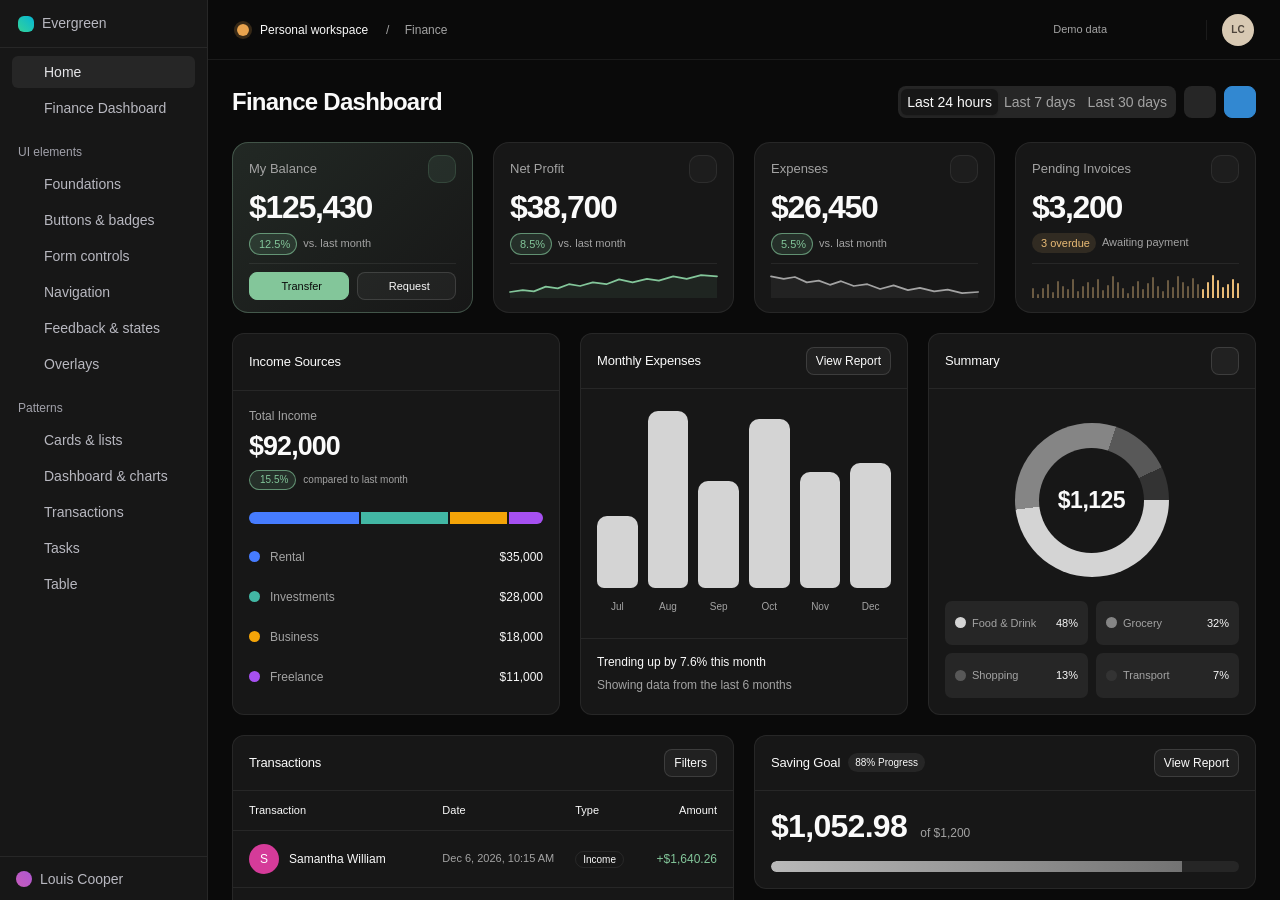
==== index.html @ 2b8b9401 "feat: Add finance insights section with metrics for improved financial overview" ====
<!doctype html>
<html lang="en" data-bs-theme="dark" data-theme-storage="theme">
<head>
  <meta charset="utf-8">
  <meta name="viewport" content="width=device-width, initial-scale=1">
  <meta name="color-scheme" content="dark light">
  <meta name="darkreader-lock">
  <meta name="description" content="A finance dashboard with income insights, expenses, transactions, savings, and your wallet.">
  <title>Finance Dashboard · Evergreen</title>
  <link rel="stylesheet" href="https://cdn.jsdelivr.net/npm/bootstrap@5.3.8/dist/css/bootstrap.min.css">
  <link rel="stylesheet" href="https://mzgs.github.io/fa7/css/all.css">
  <link rel="stylesheet" href="style.css?v=6">
</head>
<body class="sidebar-expanded dashboard-page" data-sidebar-layout>
  <a class="visually-hidden-focusable skip-link" href="#main">Skip to dashboard</a>
  <aside class="sidebar" aria-label="Main navigation">
    <div class="sidebar-header">
      <div class="workspace-switcher"><span class="workspace-mark"></span><span>Evergreen</span></div>
      <button class="rail-button sidebar-toggle" aria-label="Collapse navigation" aria-expanded="true" title="Collapse navigation"><i class="fa-light fa-sidebar" aria-hidden="true"></i></button>
    </div>
    <nav class="sidebar-nav" aria-label="Component navigation">
      <div class="sidebar-links"><a class="rail-button active" title="Home" aria-label="Home" aria-current="location" href="#home"><i class="fa-light fa-house" aria-hidden="true"></i><span>Home</span></a><a class="rail-button" title="Finance Dashboard" href="index.html"><i class="fa-light fa-wallet" aria-hidden="true"></i><span>Finance Dashboard</span></a></div>
      <section class="sidebar-group">
        <button class="sidebar-group-title" data-bs-toggle="collapse" data-bs-target="#ui-links" aria-expanded="true" aria-controls="ui-links">UI elements <i class="fa-light fa-chevron-down" aria-hidden="true"></i></button>
        <div class="collapse show" id="ui-links"><div class="sidebar-links">
          <a class="rail-button" title="Foundations" aria-label="Foundations" href="#foundations"><i class="fa-light fa-palette" aria-hidden="true"></i><span>Foundations</span></a><a class="rail-button" title="Buttons & badges" aria-label="Buttons & badges" href="#buttons"><i class="fa-light fa-circle-dot" aria-hidden="true"></i><span>Buttons & badges</span></a><a class="rail-button" title="Form controls" aria-label="Form controls" href="#forms"><i class="fa-light fa-input-text" aria-hidden="true"></i><span>Form controls</span></a><a class="rail-button" title="Navigation" aria-label="Navigation" href="#navigation"><i class="fa-light fa-compass" aria-hidden="true"></i><span>Navigation</span></a><a class="rail-button" title="Feedback & states" aria-label="Feedback & states" href="#feedback"><i class="fa-light fa-circle-info" aria-hidden="true"></i><span>Feedback & states</span></a><a class="rail-button" title="Overlays" aria-label="Overlays" href="#overlays"><i class="fa-light fa-window-restore" aria-hidden="true"></i><span>Overlays</span></a>
        </div></div>
      </section>
      <section class="sidebar-group">
        <button class="sidebar-group-title" data-bs-toggle="collapse" data-bs-target="#pattern-links" aria-expanded="true" aria-controls="pattern-links">Patterns <i class="fa-light fa-chevron-down" aria-hidden="true"></i></button>
        <div class="collapse show" id="pattern-links"><div class="sidebar-links">
          <a class="rail-button" title="Cards & lists" aria-label="Cards & lists" href="#cards"><i class="fa-light fa-layer-group" aria-hidden="true"></i><span>Cards & lists</span></a><a class="rail-button" title="Dashboard & charts" aria-label="Dashboard & charts" href="#data-examples"><i class="fa-light fa-chart-line" aria-hidden="true"></i><span>Dashboard & charts</span></a><a class="rail-button" title="Transactions" aria-label="Transactions" href="#transactions"><i class="fa-light fa-arrows-rotate" aria-hidden="true"></i><span>Transactions</span></a><a class="rail-button" title="Tasks" aria-label="Tasks" href="#tasks"><i class="fa-light fa-square-check" aria-hidden="true"></i><span>Tasks</span></a><a class="rail-button" title="Table" aria-label="Table" href="#generic-table"><i class="fa-light fa-table" aria-hidden="true"></i><span>Table</span></a>
        </div></div>
      </section>
    </nav>
    <div class="sidebar-bottom"><button class="rail-button profile-button" data-bs-toggle="modal" data-bs-target="#account-modal" aria-label="Louis Cooper account" title="Louis Cooper"><span class="profile-avatar"></span><span>Louis Cooper</span></button><button class="rail-button profile-more" data-bs-toggle="modal" data-bs-target="#account-modal" aria-label="Account menu" title="Account menu"><i class="fa-light fa-ellipsis" aria-hidden="true"></i></button></div>
  </aside>
  <div class="finance-page">
  <div class="workspace">
    <header class="topbar d-flex align-items-center justify-content-between">
      <div class="d-flex align-items-center gap-2"><button type="button" class="btn icon-button mobile-menu" aria-label="Open navigation" aria-expanded="false"><i class="fa-light fa-bars" aria-hidden="true"></i></button><span class="finance-workspace-dot" aria-hidden="true"></span><span class="finance-workspace-name">Personal workspace</span><span class="finance-breadcrumb">/ <span>Finance</span></span></div>
      <div class="topbar-actions"><span class="finance-demo-label">Demo data</span><button type="button" class="btn icon-button" id="find-transactions" title="Search transactions" aria-label="Search transactions"><i class="fa-light fa-magnifying-glass" aria-hidden="true"></i></button><button type="button" class="btn icon-button theme-toggle" aria-label="Switch to light theme" title="Switch to light theme"><i class="fa-light fa-sun" aria-hidden="true"></i></button><span class="finance-topbar-divider"></span><button type="button" class="btn finance-avatar account-avatar" data-bs-toggle="modal" data-bs-target="#account-modal" aria-label="Louis Cooper account">LC</button></div>
    </header>
    <main class="dashboard-scroll" id="main" tabindex="-1" aria-label="Finance dashboard">
      <div class="dashboard-content finance-content" id="home">
        <div class="dashboard-heading"><h1>Finance Dashboard</h1><div class="dashboard-actions"><div class="date-range-control" data-date-range data-date-preset="day">
              <div class="chart-segment date-range-presets" role="group" aria-label="Dashboard reporting period"><button type="button" data-report-period="day" aria-pressed="true">Last 24 hours</button><button type="button" data-report-period="week" aria-pressed="false">Last 7 days</button><button type="button" data-report-period="month" aria-pressed="false">Last 30 days</button></div>
              <button type="button" class="btn btn-secondary icon-button date-range-trigger" id="date-range-trigger" aria-label="Select custom range" title="Select custom range" aria-haspopup="dialog" aria-expanded="false"><i class="fa-light fa-calendar" aria-hidden="true"></i><span class="date-range-dot" hidden></span></button>
              <input type="hidden" name="report_start" data-date-start><input type="hidden" name="report_end" data-date-end><span id="date-range-status" data-date-status class="visually-hidden" role="status"></span>
            </div><button type="button" class="btn finance-primary icon-button" data-export="overview" aria-label="Download finance report" title="Download finance report"><i class="fa-light fa-arrow-down-to-bracket" aria-hidden="true"></i></button></div></div>
        <section class="metric-grid finance-metrics" aria-label="Financial overview">
          <article class="dashboard-panel finance-metric finance-metric-balance" aria-labelledby="balance-label">
            <div class="finance-metric-heading"><h2 id="balance-label">My Balance</h2><span class="finance-metric-icon" aria-hidden="true"><i class="fa-light fa-wallet"></i></span></div>
            <div class="finance-metric-body">
              <p class="finance-metric-value" id="finance-balance">$125,430</p>
              <p class="finance-metric-comparison"><span class="finance-trend positive"><i class="fa-light fa-arrow-up-right" aria-hidden="true"></i> 12.5%</span><span>vs. last month</span></p>
            </div>
            <div class="finance-metric-footer finance-balance-actions">
              <button type="button" class="btn finance-primary" data-payment="transfer" data-bs-toggle="modal" data-bs-target="#payment-modal"><i class="fa-light fa-arrow-up-right" aria-hidden="true"></i> Transfer</button>
              <button type="button" class="btn btn-surface" data-payment="request" data-bs-toggle="modal" data-bs-target="#payment-modal"><i class="fa-light fa-arrow-down-left" aria-hidden="true"></i> Request</button>
            </div>
          </article>
          <article class="dashboard-panel finance-metric" aria-labelledby="profit-label">
            <div class="finance-metric-heading"><h2 id="profit-label">Net Profit</h2><span class="finance-metric-icon" aria-hidden="true"><i class="fa-light fa-chart-line-up"></i></span></div>
            <div class="finance-metric-body">
              <p class="finance-metric-value">$38,700</p>
              <p class="finance-metric-comparison"><span class="finance-trend positive"><i class="fa-light fa-arrow-up-right" aria-hidden="true"></i> 8.5%</span><span>vs. last month</span></p>
            </div>
            <div class="finance-metric-footer"><svg class="finance-sparkline" viewBox="0 0 260 40" preserveAspectRatio="none" role="img" aria-label="Net profit increased over the last month"><path class="finance-sparkline-area" d="M0 30 16 27 30 29 45 21 60 24 74 17 88 20 104 14 121 17 137 9 154 14 172 8 187 11 205 4 222 8 240 2 260 4 V40 H0 Z"/><path d="M0 30 16 27 30 29 45 21 60 24 74 17 88 20 104 14 121 17 137 9 154 14 172 8 187 11 205 4 222 8 240 2 260 4"/></svg></div>
          </article>
          <article class="dashboard-panel finance-metric" aria-labelledby="expense-label">
            <div class="finance-metric-heading"><h2 id="expense-label">Expenses</h2><span class="finance-metric-icon" aria-hidden="true"><i class="fa-light fa-arrow-up-from-bracket"></i></span></div>
            <div class="finance-metric-body">
              <p class="finance-metric-value">$26,450</p>
              <p class="finance-metric-comparison"><span class="finance-trend positive"><i class="fa-light fa-arrow-down-right" aria-hidden="true"></i> 5.5%</span><span>vs. last month</span></p>
            </div>
            <div class="finance-metric-footer"><svg class="finance-sparkline expense-sparkline" viewBox="0 0 260 40" preserveAspectRatio="none" role="img" aria-label="Expenses decreased over the last month"><path class="finance-sparkline-area" d="M0 4 16 8 30 5 45 14 60 11 74 18 88 12 104 20 121 17 137 25 154 19 172 27 187 23 205 29 222 26 240 32 260 30 V40 H0 Z"/><path d="M0 4 16 8 30 5 45 14 60 11 74 18 88 12 104 20 121 17 137 25 154 19 172 27 187 23 205 29 222 26 240 32 260 30"/></svg></div>
          </article>
          <article class="dashboard-panel finance-metric finance-metric-invoices" aria-labelledby="invoices-label">
            <div class="finance-metric-heading"><h2 id="invoices-label">Pending Invoices</h2><span class="finance-metric-icon" aria-hidden="true"><i class="fa-light fa-file-invoice-dollar"></i></span></div>
            <div class="finance-metric-body">
              <p class="finance-metric-value">$3,200</p>
              <p class="finance-metric-comparison"><span class="finance-trend finance-trend-warning"><i class="fa-light fa-clock" aria-hidden="true"></i> 3 overdue</span><span>Awaiting payment</span></p>
            </div>
            <div class="finance-metric-footer"><div class="finance-invoice-bars" aria-hidden="true"></div></div>
          </article>
        </section>
        <div class="finance-charts">
          <section class="dashboard-panel" id="income" aria-labelledby="income-title"><div class="panel-header"><h2 id="income-title">Income Sources</h2><button type="button" class="btn icon-button" data-report="income" data-bs-toggle="modal" data-bs-target="#report-modal" aria-label="Open income report"><i class="fa-light fa-arrow-up-right" aria-hidden="true"></i></button></div><div class="panel-body"><p class="finance-muted mb-1">Total Income</p><p class="finance-metric-value">$92,000</p><p class="finance-comparison"><span class="finance-trend positive"><i class="fa-light fa-arrow-trend-up" aria-hidden="true"></i> 15.5%</span><span class="finance-muted">compared to last month</span></p><div class="finance-income-track" role="img" aria-label="Rental 38 percent, Investments 30 percent, Business 20 percent, Freelance 12 percent"><span style="--share:38.04%;--source:#467cff"></span><span style="--share:30.43%;--source:#42b7a4"></span><span style="--share:19.57%;--source:#f4a408"></span><span style="--share:11.96%;--source:#a650f1"></span></div><ul class="finance-source-list"><li><span><i style="--source:#467cff"></i>Rental</span><strong>$35,000</strong></li><li><span><i style="--source:#42b7a4"></i>Investments</span><strong>$28,000</strong></li><li><span><i style="--source:#f4a408"></i>Business</span><strong>$18,000</strong></li><li><span><i style="--source:#a650f1"></i>Freelance</span><strong>$11,000</strong></li></ul></div></section>
          <section class="dashboard-panel finance-expenses" id="expenses" aria-labelledby="expenses-title"><div class="panel-header"><h2 id="expenses-title">Monthly Expenses <i class="fa-light fa-circle-info" aria-hidden="true" title="Sample expenses for the last six months"></i></h2><button type="button" class="btn btn-surface btn-sm" data-report="expenses" data-bs-toggle="modal" data-bs-target="#report-modal">View Report</button></div><div class="panel-body finance-bar-body"><div class="finance-monthly-bars" role="img" aria-label="Monthly expenses: May $10,600; June $26,100; July $15,800; August $24,800; September $17,100; October $18,400"><div><span style="--height:40.6%" title="May: $10,600"></span><small>May</small></div><div><span style="--height:100%" title="Jun: $26,100"></span><small>Jun</small></div><div><span style="--height:60.5%" title="Jul: $15,800"></span><small>Jul</small></div><div><span style="--height:95%" title="Aug: $24,800"></span><small>Aug</small></div><div><span style="--height:65.5%" title="Sep: $17,100"></span><small>Sep</small></div><div><span style="--height:70.5%" title="Oct: $18,400"></span><small>Oct</small></div></div></div><div class="finance-chart-footer"><p>Trending up by 7.6% this month <i class="fa-light fa-arrow-trend-up" aria-hidden="true"></i></p><p class="finance-muted">Showing data from the last 6 months</p></div></section>
          <section class="dashboard-panel" aria-labelledby="summary-title"><div class="panel-header"><h2 id="summary-title">Summary <i class="fa-light fa-circle-info" aria-hidden="true" title="Breakdown of everyday spending"></i></h2><button type="button" class="btn btn-surface icon-button btn-sm" data-report="summary" data-bs-toggle="modal" data-bs-target="#report-modal" aria-label="View spending summary"><i class="fa-light fa-chevron-right" aria-hidden="true"></i></button></div><div class="panel-body"><div class="finance-donut" role="img" aria-label="Everyday spending $1,125. Food and drink 48%, Grocery 32%, Shopping 13%, Transport 7%"><span>$1,125</span></div><ul class="finance-summary-list"><li><span><i style="--source:var(--finance-chart-1)"></i>Food &amp; Drink</span><strong>48%</strong></li><li><span><i style="--source:var(--finance-chart-2)"></i>Grocery</span><strong>32%</strong></li><li><span><i style="--source:var(--finance-chart-3)"></i>Shopping</span><strong>13%</strong></li><li><span><i style="--source:var(--finance-chart-4)"></i>Transport</span><strong>7%</strong></li></ul></div></section>
        </div>
        <div class="finance-bottom-grid">
          <section class="dashboard-panel finance-transactions" id="transactions" aria-labelledby="transactions-title"><div class="panel-header"><h2 id="transactions-title">Transactions</h2><button type="button" class="btn btn-surface btn-sm" id="view-transactions" aria-expanded="false" aria-controls="transaction-filters">Filters</button></div><div class="finance-transaction-filters" id="transaction-filters" hidden><label class="finance-search"><i class="fa-light fa-magnifying-glass" aria-hidden="true"></i><span class="visually-hidden">Search transactions</span><input class="form-control" id="transaction-search" type="search" placeholder="Search transactions…"></label><label><span class="visually-hidden">Transaction type</span><select class="form-select" id="transaction-type"><option value="all">All types</option><option value="income">Income</option><option value="expense">Expenses</option><option value="request">Requests</option></select></label></div><div class="finance-table-wrap"><table class="ui-table finance-table"><thead><tr><th scope="col">Transaction</th><th scope="col">Date</th><th scope="col">Type</th><th scope="col" class="text-end">Amount</th></tr></thead><tbody id="finance-transaction-body"></tbody></table></div><div class="finance-table-footer"><span id="transaction-count" role="status"></span><span>All dates</span></div></section>
          <div class="finance-wallet-column">
            <section class="dashboard-panel" id="savings" aria-labelledby="savings-title"><div class="panel-header"><div class="d-flex align-items-center gap-2"><h2 id="savings-title">Saving Goal</h2><span class="finance-neutral-badge">88% Progress</span></div><button type="button" class="btn btn-surface btn-sm" data-report="savings" data-bs-toggle="modal" data-bs-target="#report-modal">View Report</button></div><div class="panel-body"><p class="finance-saving-value">$1,052.98 <span class="finance-muted">of $1,200</span></p><div class="progress finance-saving-progress" role="progressbar" aria-label="Saving goal progress" aria-valuenow="87.75" aria-valuemin="0" aria-valuemax="100" aria-valuetext="$1,052.98 saved of $1,200"><div class="progress-bar" style="width:87.75%"></div></div></div></section>
            <section class="dashboard-panel finance-wallet" id="wallet" aria-labelledby="wallet-title"><div class="panel-header"><div><h2 id="wallet-title">My Wallet</h2><p class="finance-muted mt-1 mb-0" id="wallet-count">A total of 4 cards are listed</p></div><button type="button" class="btn btn-surface btn-sm" data-bs-toggle="modal" data-bs-target="#card-modal"><i class="fa-light fa-plus" aria-hidden="true"></i> Add New</button></div><div class="finance-wallet-track" id="wallet-cards" tabindex="0" aria-label="Wallet cards, scroll horizontally to see all cards"></div><div class="finance-wallet-footer"><span class="finance-muted">Your cards, in one place</span><div class="d-flex gap-1"><button type="button" class="btn icon-button btn-sm" id="wallet-previous" aria-label="Previous wallet card"><i class="fa-light fa-arrow-left" aria-hidden="true"></i></button><button type="button" class="btn icon-button btn-sm" id="wallet-next" aria-label="Next wallet card"><i class="fa-light fa-arrow-right" aria-hidden="true"></i></button></div></div></section>
          </div>
        </div>
        <section class="finance-insights" aria-labelledby="insights-title">
          <div class="finance-insights-heading"><h2 id="insights-title">More insights</h2><span class="finance-muted">Your monthly snapshot</span></div>
          <div class="metric-grid finance-metrics">
            <article class="dashboard-panel finance-insight finance-insight-profit" aria-labelledby="profit-try-title">
              <div class="finance-profit-main">
                <h3 id="profit-try-title">Total profit (TRY)</h3>
                <p class="finance-insight-value finance-profit-value">₺2,693.11</p>
                <span class="finance-metric-icon finance-profit-icon" aria-hidden="true"><i class="fa-light fa-arrow-trend-up"></i></span>
              </div>
              <p class="finance-profit-comparison"><span>$64.12</span><span class="finance-profit-gain"><i class="fa-light fa-arrow-trend-up" aria-hidden="true"></i><span class="visually-hidden">Up </span>438.6%</span></p>
            </article>
            <article class="dashboard-panel finance-insight finance-insight-budget" aria-labelledby="budget-title">
              <div class="finance-insight-top"><h3 id="budget-title">Monthly budget</h3><span class="finance-neutral-badge">88% used</span></div>
              <p class="finance-insight-value">$3,550 <span>left</span></p>
              <div class="finance-insight-budget-detail">
                <div class="finance-insight-labels"><span>Spent <strong>$26,450</strong></span><span>of $30,000</span></div>
                <div class="progress" role="progressbar" aria-label="Monthly budget used" aria-valuenow="88.17" aria-valuemin="0" aria-valuemax="100" aria-valuetext="$26,450 spent of $30,000"><div class="progress-bar" style="width:88.17%"></div></div>
              </div>
            </article>
            <article class="dashboard-panel finance-insight finance-insight-cashflow" aria-labelledby="cashflow-title">
              <div class="finance-insight-top"><h3 id="cashflow-title">Net cash flow</h3><i class="fa-light fa-arrows-rotate" aria-hidden="true"></i></div>
              <p class="finance-insight-value">+$65,550</p>
              <div class="finance-insight-flows">
                <div><div class="finance-insight-labels"><span>Money in</span><strong>$92,000</strong></div><div class="finance-insight-flow" role="img" aria-label="Money in: $92,000"><span style="width:100%"></span></div></div>
                <div><div class="finance-insight-labels"><span>Money out</span><strong>$26,450</strong></div><div class="finance-insight-flow" role="img" aria-label="Money out: $26,450, about 29 percent of money in"><span style="width:28.75%"></span></div></div>
              </div>
            </article>
            <article class="dashboard-panel finance-insight finance-insight-reserve" aria-labelledby="reserve-title">
              <div class="finance-insight-top"><h3 id="reserve-title">Emergency fund</h3><span class="finance-metric-icon" aria-hidden="true"><i class="fa-light fa-shield-check"></i></span></div>
              <div class="finance-insight-reserve-body">
                <div><p class="finance-insight-value">4.8 <span>months</span></p><p class="finance-insight-note">of expenses covered</p></div>
                <div class="finance-insight-ring" role="progressbar" aria-label="Emergency fund goal" aria-valuenow="80" aria-valuemin="0" aria-valuemax="100" aria-valuetext="4.8 of 6 months covered"><span>80%</span></div>
              </div>
              <div class="finance-insight-reserve-footer"><span class="finance-neutral-badge">Goal: 6 months</span></div>
            </article>
          </div>
        </section>
        <div class="dashboard-endnote"><span><span class="status-dot"></span> Amounts in USD unless noted</span><span>Sample data for preview · No bank connected</span></div>
      </div>
    </main>
  </div>
  <div class="modal fade" id="payment-modal" data-bs-backdrop="static" data-reset-on-close tabindex="-1" aria-labelledby="payment-title" aria-describedby="payment-description" aria-hidden="true"><div class="modal-dialog modal-dialog-centered modal-dialog-scrollable"><div class="modal-content"><form id="payment-form"><div class="modal-header"><h2 class="modal-title" id="payment-title">Transfer money</h2><button type="button" class="btn-close" data-bs-dismiss="modal" aria-label="Close"></button></div><div class="modal-body"><p class="text-body-secondary" id="payment-description">Create a sample transfer. No real money is moved.</p><div class="mb-3"><label class="form-label" for="payment-recipient">Recipient name</label><input class="form-control" id="payment-recipient" name="recipient" autocomplete="off" maxlength="80" required></div><label class="form-label" for="payment-amount">Amount (USD)</label><input class="form-control" id="payment-amount" name="amount" type="number" min="0.01" max="125430" step="0.01" placeholder="0.00" required><p class="finance-muted mt-2 mb-0" id="payment-available"></p></div><div class="modal-footer"><button type="button" class="btn btn-surface" data-bs-dismiss="modal">Cancel</button><button class="btn finance-primary" type="submit" id="payment-submit">Create sample transfer</button></div></form></div></div></div>
  <div class="modal fade" id="card-modal" data-bs-backdrop="static" data-reset-on-close tabindex="-1" aria-labelledby="card-title" aria-hidden="true"><div class="modal-dialog modal-dialog-centered modal-dialog-scrollable"><div class="modal-content"><form id="card-form"><div class="modal-header"><h2 class="modal-title" id="card-title">Add a demo card</h2><button type="button" class="btn-close" data-bs-dismiss="modal" aria-label="Close"></button></div><div class="modal-body"><p class="text-body-secondary">Customize a sample card for your wallet. Use only a nickname and the last four digits.</p><div class="mb-3"><label class="form-label" for="card-name">Card nickname</label><input class="form-control" id="card-name" name="name" placeholder="Travel Card" maxlength="32" required></div><div class="mb-3"><label class="form-label" for="card-digits">Last four digits</label><input class="form-control" id="card-digits" name="digits" inputmode="numeric" pattern="[0-9]{4}" maxlength="4" placeholder="1234" required></div><label class="form-label" for="card-color">Card color</label><select class="form-select" id="card-color" name="color"><option value="green">Green</option><option value="blue">Blue</option><option value="purple">Purple</option><option value="slate">Slate</option></select></div><div class="modal-footer"><button type="button" class="btn btn-surface" data-bs-dismiss="modal">Cancel</button><button class="btn finance-primary" type="submit">Add demo card</button></div></form></div></div></div>
  <div class="modal fade" id="report-modal" tabindex="-1" aria-labelledby="report-title" aria-hidden="true"><div class="modal-dialog modal-dialog-centered modal-dialog-scrollable"><div class="modal-content"><div class="modal-header"><h2 class="modal-title" id="report-title" data-initial-focus tabindex="-1">Finance report</h2><button type="button" class="btn-close" data-bs-dismiss="modal" aria-label="Close report"></button></div><div class="modal-body"><p class="text-body-secondary" id="report-description"></p><div id="report-content"></div></div><div class="modal-footer"><button type="button" class="btn btn-surface" data-bs-dismiss="modal">Close</button><button type="button" class="btn finance-primary" id="download-report"><i class="fa-light fa-arrow-down-to-bracket" aria-hidden="true"></i> Download CSV</button></div></div></div></div>
  <div class="modal fade" id="account-modal" tabindex="-1" aria-labelledby="account-title" aria-hidden="true"><div class="modal-dialog modal-dialog-centered"><div class="modal-content"><div class="modal-header"><h2 class="modal-title" id="account-title" data-initial-focus tabindex="-1">Your workspace</h2><button type="button" class="btn-close" data-bs-dismiss="modal" aria-label="Close account"></button></div><div class="modal-body"><div class="d-flex align-items-center gap-3 mb-3"><span class="finance-avatar account-avatar">LC</span><div><strong>Louis Cooper</strong><p class="finance-muted mb-0">Personal workspace · Owner</p></div></div><p class="text-body-secondary mb-0">This dashboard uses sample data. Transfers, requests, and added cards stay in this page session.</p></div><div class="modal-footer"><button type="button" class="btn btn-surface" data-bs-dismiss="modal">Done</button></div></div></div></div>
  <div class="toast-container position-fixed bottom-0 end-0 p-3"><div class="toast" data-ui-toast role="status" aria-live="polite" aria-atomic="true"><div class="toast-header"><strong class="me-auto">Evergreen</strong><button type="button" class="btn-close" data-bs-dismiss="toast" aria-label="Dismiss notification"></button></div><div class="toast-body"></div></div></div>
  </div>
  <script src="https://cdn.jsdelivr.net/npm/bootstrap@5.3.8/dist/js/bootstrap.bundle.min.js"></script>
  <script src="script.js"></script>
</body>
</html>
---- style.css ----
/* shadcn/ui Nova components with the Zinc theme. */
:root, [data-bs-theme="dark"] {
  --background: #0a0a0a; --surface: #171717; --surface-raised: #262626; --line: #ffffff12; --muted: #a1a1aa; --ink: #fafafa;
  --primary: #e4e4e7; --primary-foreground: #18181b; --ring: #71717a; --destructive: oklch(.704 .191 22.216);
  --input: #ffffff26; --input-bg: color-mix(in srgb, var(--input) 30%, transparent); --input-disabled-bg: color-mix(in srgb, var(--input) 80%, transparent); --input-error-border: color-mix(in srgb, var(--destructive) 50%, transparent); --input-error-ring: 0 0 0 3px color-mix(in srgb, var(--destructive) 40%, transparent);
  --positive: #78c5aa; --negative: var(--destructive); --warning: #e9bb76;
  --outline-bg: var(--input-bg); --danger-bg: color-mix(in srgb, var(--destructive) 20%, transparent); --danger-hover-bg: color-mix(in srgb, var(--destructive) 30%, transparent);
  --chart-1: #d4d4d8; --chart-2: #71717a; --chart-3: #52525b; --chart-4: #3f3f46; --chart-5: #27272a;
  --radius: 8px; --control-radius: 8px; --shadow-sm: 0 1px 3px #0000001a, 0 1px 2px #0000001a; --shadow-md: 0 4px 6px -1px #0000001a, 0 2px 4px -2px #0000001a;
  --bs-body-bg: var(--background); --bs-body-color: var(--ink); --bs-border-color: var(--line);
  --bs-secondary-bg: var(--surface); --bs-secondary-color: var(--muted); --bs-tertiary-bg: var(--surface-raised); --bs-primary: var(--primary); --bs-primary-rgb: 228, 228, 231;
  --bs-link-color: #b8b8c0; --bs-link-hover-color: var(--primary); --bs-link-color-rgb: 184, 184, 192; --bs-link-hover-color-rgb: 228, 228, 231;
  --sidebar-bg: var(--surface); --sidebar-ink: var(--bs-link-color); --sidebar-hover: var(--surface-raised); --sidebar-active: var(--surface-raised); --sidebar-highlight: #e4e4e7; --selection: color-mix(in srgb, var(--surface-raised) 50%, transparent);
  --accent: var(--primary);
  --motion-control: 150ms; --motion-enter: 100ms; --motion-exit: 100ms;
  --focus-shadow: 0 0 0 3px color-mix(in srgb, var(--ring) 50%, transparent);
  --motion-enter-curve: cubic-bezier(0, .4, 0, 1);
  --motion-modal-curve: cubic-bezier(.4, 0, 0, 1);
  --motion-exit-curve: cubic-bezier(.6, 0, .8, .6);
  color-scheme: dark;
}
[data-bs-theme="light"] {
  --background: #ffffff; --surface: #ffffff; --surface-raised: #f4f4f5; --line: #e4e4e7; --muted: #71717a; --ink: #09090b;
  --primary: #18181b; --primary-foreground: #fafafa; --ring: #a1a1aa; --destructive: oklch(.577 .245 27.325);
  --input: #e4e4e7; --input-bg: transparent; --input-disabled-bg: color-mix(in srgb, var(--input) 50%, transparent); --input-error-border: var(--destructive); --input-error-ring: 0 0 0 3px color-mix(in srgb, var(--destructive) 20%, transparent);
  --positive: #237d5d; --negative: var(--destructive); --warning: #906011;
  --outline-bg: var(--background); --danger-bg: color-mix(in srgb, var(--destructive) 10%, transparent); --danger-hover-bg: color-mix(in srgb, var(--destructive) 20%, transparent);
  --bs-primary-rgb: 24, 24, 27; --bs-link-color: var(--ink); --bs-link-hover-color: var(--muted); --bs-link-color-rgb: 9, 9, 11; --bs-link-hover-color-rgb: 113, 113, 122;
  --sidebar-bg: #fafafa; --sidebar-ink: var(--ink); --sidebar-hover: #f4f4f5; --sidebar-active: #f4f4f5; --sidebar-highlight: #09090b;
  color-scheme: light;
}
body { font-family: Inter, -apple-system, BlinkMacSystemFont, "Segoe UI", sans-serif; font-size: 14px; line-height: 1.5; }
.dashboard-page { overflow: hidden; }
/* Colors & surfaces helpers */
.bg-background { background-color: var(--background) !important; }
.bg-surface { background-color: var(--surface) !important; }
.bg-raised, .bg-surface-raised { background-color: var(--surface-raised) !important; }
.bg-primary { background-color: var(--primary) !important; }
.bg-muted { background-color: var(--muted) !important; }
.bg-success { background-color: var(--positive) !important; }
.bg-warning { background-color: var(--warning) !important; }
.bg-danger { background-color: var(--negative) !important; }
.text-background { color: var(--background) !important; }
.text-surface { color: var(--surface) !important; }
.text-raised, .text-surface-raised { color: var(--surface-raised) !important; }
.text-primary { color: var(--primary) !important; }
.text-muted { color: var(--muted) !important; }
.text-success { color: var(--positive) !important; }
.text-warning { color: var(--warning) !important; }
.text-danger { color: var(--negative) !important; }
html:has(body.dashboard-page), .dashboard-page, .sidebar-nav { overscroll-behavior: none; }
button, a { -webkit-tap-highlight-color: transparent; }
a { text-decoration: none; }
button:focus-visible, a:focus-visible, [tabindex]:focus-visible { outline: 2px solid var(--ring); outline-offset: 2px; }
.skip-link { position: fixed; top: 0; left: 70px; z-index: 1100; padding: 12px; background: var(--surface-raised); }
.sidebar { position: fixed; inset: 0 auto 0 0; width: 68px; border-right: 1px solid var(--line); display: flex; flex-direction: column; background: var(--sidebar-bg); color: var(--sidebar-ink); z-index: 1020; }
.sidebar-header { height: 48px; flex-shrink: 0; padding: 8px 12px; border-bottom: 1px solid var(--line); display: flex; align-items: center; gap: 4px; position: relative; }
.rail-button { height: 32px; width: 32px; margin: 0 auto; flex-shrink: 0; display: flex; align-items: center; justify-content: center; gap: 8px; padding: 8px; border: 0; border-radius: 6px; color: inherit; background: transparent; font-size: 14px; line-height: 20px; text-align: left; }
.rail-button i { width: 16px; font-size: 16px; flex-shrink: 0; }
.rail-button:hover { background: var(--sidebar-hover); color: var(--sidebar-highlight); }
.rail-button.active { background: var(--sidebar-active); color: var(--sidebar-highlight); }
.rail-button span:not(.profile-avatar), .workspace-switcher, .sidebar-group-title, .profile-more { display: none; }
.sidebar-nav { display: flex; flex-direction: column; gap: 20px; padding: 8px 12px; flex: 1; overflow: auto; scrollbar-width: thin; min-height: 0; }
.sidebar-links { display: flex; flex-direction: column; gap: 4px; }
.sidebar-group { display: flex; flex-direction: column; gap: 0; }
.sidebar-spaces { margin-top: 8px; }
.sidebar-group-title { padding: 0 6px; height: 16px; align-items: center; gap: 8px; color: var(--muted); border: 0; background: transparent; font-size: 12px; line-height: 16px; text-align: left; }
.sidebar-group-title i { font-size: 8px; }.sidebar-group-title[aria-expanded="false"] i { transform: rotate(-90deg); }
.sidebar-nav .collapse:not(.show) { display: block; }
.sidebar-bottom { height: 44px; flex-shrink: 0; padding: 8px; border-top: 1px solid var(--line); background: var(--sidebar-bg); display: flex; align-items: center; gap: 4px; }
.profile-avatar { display: block; height: 16px; width: 16px; border-radius: 50%; background: linear-gradient(45deg, #c65cbb, #ae57d2); flex-shrink: 0; }
.workspace-mark { display: inline-block; width: 16px; height: 16px; border-radius: 6px; background: linear-gradient(45deg, #34d399, #06b6d4); flex-shrink: 0; }
.workspace-switcher { border: 0; color: inherit; background: transparent; border-radius: 6px; padding: 4px 6px; align-items: center; gap: 8px; font-size: 14px; min-width: 0; flex: 1; }
.workspace-switcher > i { margin-left: auto; opacity: .7; flex-shrink: 0; }
.mobile-menu { display: none; }
.workspace { margin-left: 68px; height: 100dvh; display: flex; flex-direction: column; }
.sidebar-expanded .sidebar { width: 208px; }
.sidebar-expanded .sidebar-nav .rail-button { width: 100%; height: 32px; justify-content: flex-start; }
.sidebar-expanded .rail-button span:not(.profile-avatar) { display: inline; white-space: nowrap; }
.sidebar-expanded .sidebar-group { gap: 8px; }.sidebar-expanded .sidebar-group-title, .sidebar-expanded .workspace-switcher { display: flex; }
.sidebar-expanded .sidebar-nav .collapse:not(.show) { display: none; }
.sidebar-expanded .profile-button { width: auto; flex: 1; height: 28px; justify-content: flex-start; }
.sidebar-expanded .profile-more { display: flex; }
.sidebar-expanded .workspace { margin-left: 208px; }
.topbar { min-height: 48px; padding: 0 16px; border-bottom: 1px solid var(--line); background: var(--background); }
.page-title { font-size: 14px; font-weight: 500; margin: 0; display: flex; align-items: center; gap: 10px; }
.page-title i { color: var(--muted); font-size: 17px; }
.count-pill { font-size: 12px; color: var(--muted); background: var(--surface-raised); padding: 1px 6px; border: 1px solid var(--line); border-radius: 6px; }
.btn { font-size: 14px; border-radius: var(--control-radius); }
.icon-button { padding: 6px 8px; white-space: nowrap; }
.icon-button:hover { background: var(--surface-raised); color: var(--ink); }
.icon-button { width: 30px; }
.avatar { display: inline-flex; align-items: center; justify-content: center; width: 16px; height: 16px; border-radius: 50%; color: #fff; font-size: 0; flex-shrink: 0; background: var(--avatar-color); box-shadow: inset 0 1px 4px #ffffff25; }
.blue { --avatar-color: #7587f2; } .coral { --avatar-color: #e65e6d; } .amber { --avatar-color: #f7ad45; } .green { --avatar-color: #5ebca0; } .purple { --avatar-color: #bd62e7; } .cyan { --avatar-color: #4ba8df; }
.table-container { overflow: auto hidden; flex: 1; min-height: 0; scrollbar-color: var(--muted) var(--surface); scrollbar-width: thin; }
.ui-table { width: 100%; min-width: 100%; margin: 0; color: var(--ink); border-collapse: separate; border-spacing: 0; font-size: 14px; }
.ui-table th, .ui-table td { padding: 8px; border-bottom: 1px solid var(--line); white-space: nowrap; vertical-align: middle; }
.ui-table th { background: var(--surface-raised); font-weight: 500; height: 40px; }
.ui-table tbody tr:last-child > td { border-bottom: 0; }
.ui-.ui-table th i { color: var(--muted); font-size: 15px; margin-right: 7px; }
.ui-table .number-column { width: 60px; min-width: 60px; text-align: center; color: var(--muted); }
.primary-column { width: 220px; min-width: 220px; }
.label-cell { display: flex; align-items: center; gap: 8px; width: 100%; max-width: 228px; border: 0; background: transparent; color: var(--ink); font-size: 14px; text-align: left; }
.label-cell .avatar { border-radius: 50%; }
.label-cell span:last-child { overflow: hidden; text-overflow: ellipsis; white-space: nowrap; }
.text-cell { min-width: 160px; }.text-link { color: var(--bs-link-color); }
.numeric-cell { min-width: 160px; font-variant-numeric: tabular-nums; text-align: right; font-weight: 500; }
.date-cell { min-width: 150px; color: var(--muted) !important; }
.ui-table tfoot td { background: var(--surface-raised); border-top: 1px solid var(--line); border-bottom: 0; font-weight: 500; }
.workspace-footer { flex-shrink: 0; min-height: 44px; padding: 8px 16px; display: flex; flex-wrap: wrap; gap: 4px 16px; justify-content: space-between; align-items: center; background: var(--surface-raised); color: var(--muted); font-size: 11px; line-height: 20px; border-top: 1px solid var(--line); }
.footer-status { display: inline-flex; align-items: center; gap: 6px; }
.status-dot { width: 5px; height: 5px; flex-shrink: 0; background: var(--positive); border-radius: 50%; }
@media (max-width: 767px) { .sidebar { display: none; }.sidebar-mobile-open .sidebar { display: flex; box-shadow: 12px 0 40px #0005; }.workspace, .sidebar-expanded .workspace { margin-left: 0; }.mobile-menu { display: block; }.topbar { padding: 0 10px; }.topbar .gap-2 { gap: 0 !important; }.workspace-footer { padding-inline: 10px; } }
@media (max-width: 420px) { .count-pill { display: none; } }
@media (prefers-reduced-motion: reduce) { *, *::before, *::after { scroll-behavior: auto !important; transition: none !important; animation: none !important; } }

.topbar { flex-shrink: 0; }
.topbar-actions, .dashboard-actions, .panel-actions { display: flex; align-items: center; gap: 8px; }
.topbar-breadcrumb { color: var(--muted); font-size: 12px; }
.dashboard-scroll { position: relative; overflow: auto; min-height: 0; flex: 1; scrollbar-width: thin; }
.dashboard-content { max-width: 1600px; margin: auto; padding: 28px 28px 20px; }
.dashboard-heading { display: flex; justify-content: space-between; align-items: center; gap: 20px; margin-bottom: 22px; }
.eyebrow { color: var(--muted); font-size: 11px; font-weight: 600; letter-spacing: .09em; text-transform: uppercase; margin: 0 0 8px; }
.dashboard-heading h2 { font-size: 25px; font-weight: 600; letter-spacing: -.7px; margin: 0 0 7px; }
.dashboard-heading p, .section-heading p { color: var(--muted); margin: 0; font-size: 12px; }
.btn {
  --bs-btn-color: var(--ink); --bs-btn-bg: transparent; --bs-btn-border-color: transparent;
  --bs-btn-hover-color: var(--ink); --bs-btn-hover-bg: var(--surface-raised); --bs-btn-hover-border-color: transparent;
  --bs-btn-active-color: var(--bs-btn-hover-color); --bs-btn-active-bg: var(--bs-btn-hover-bg); --bs-btn-active-border-color: var(--bs-btn-hover-border-color);
  --bs-btn-disabled-color: var(--bs-btn-color); --bs-btn-disabled-bg: var(--bs-btn-bg); --bs-btn-disabled-border-color: var(--bs-btn-border-color);
}
.btn-primary {
  --bs-btn-color: var(--primary-foreground); --bs-btn-bg: var(--primary); --bs-btn-border-color: var(--primary);
  --bs-btn-hover-color: var(--primary-foreground); --bs-btn-hover-bg: color-mix(in srgb, var(--primary) 80%, transparent); --bs-btn-hover-border-color: var(--bs-btn-hover-bg);
}
.btn { display: inline-flex; align-items: center; justify-content: center; gap: 6px; height: 32px; line-height: 20px; white-space: nowrap; padding: 5px 10px; font-weight: 500; box-shadow: none; }
.btn > i { font-size: 16px; }
.btn:not(:disabled):active { translate: 0 1px; }
.icon-button { --bs-btn-color: var(--muted); width: 32px; height: 32px; padding: 6px; box-shadow: none; }
.mobile-menu { display: none; }
.btn-surface { --bs-btn-color: var(--ink); --bs-btn-bg: var(--outline-bg); --bs-btn-border-color: var(--input); --bs-btn-hover-border-color: var(--input); }
.form-control, .form-select { background-color: var(--input-bg); border-color: var(--input); color: var(--ink); font-size: 14px; line-height: 20px; min-width: 0; min-height: 32px; padding: 4px 10px; border-radius: var(--radius); box-shadow: none; }
input.form-control, .form-select:not([multiple]) { height: 32px; }
.form-select { padding-right: 32px; }
.form-control:focus { background-color: var(--input-bg); }
.form-control::placeholder { color: var(--muted); }
.form-control:focus-visible, .form-select:focus-visible { border-color: var(--ring); box-shadow: var(--focus-shadow); }
.form-label { font-size: 14px; font-weight: 500; color: var(--ink); }
@media (max-width: 767px) { :is(.form-control, .form-select) { font-size: 16px; } }
.metric-grid { display: grid; grid-template-columns: repeat(4, minmax(0, 1fr)); gap: 16px; margin-bottom: 20px; }
.dashboard-panel, .metric-card { background: var(--surface); border: 1px solid var(--line); border-radius: calc(var(--radius) + 4px); box-shadow: none; min-width: 0; }
.card { --bs-card-bg: var(--surface); --bs-card-border-color: var(--line); --bs-card-border-radius: calc(var(--radius) + 4px); --bs-card-inner-border-radius: calc(var(--bs-card-border-radius) - var(--bs-card-border-width)); }
.metric-card { padding: 16px; }
.metric-top { display: flex; justify-content: space-between; align-items: center; color: var(--ink); font-size: 14px; font-weight: 500; }
.metric-top i { font-size: 24px; }
.metric-value { font-size: 28px; font-weight: 600; letter-spacing: -.8px; line-height: 1.4; margin: 8px 0; font-variant-numeric: tabular-nums; }
.metric-bottom { display: flex; justify-content: space-between; align-items: center; gap: 6px; }
.metric-caption { color: var(--muted); font-size: 12px; }
.trend { color: var(--positive); font-size: 12px; white-space: nowrap; }
.trend.negative { color: var(--negative); }
.sparkline { width: 74px; height: 30px; color: var(--accent); flex-shrink: 0; }
.dashboard-grid { display: grid; grid-template-columns: minmax(0, 2fr) minmax(260px, 1fr); gap: 20px; margin-bottom: 20px; align-items: stretch; }
.three-column-grid { display: grid; grid-template-columns: repeat(3, minmax(0, 1fr)); gap: 20px; margin-bottom: 20px; }
.panel-header { display: flex; align-items: center; justify-content: space-between; flex-wrap: wrap; gap: 8px; padding: 16px 16px 0; }
.panel-header h3 { font-size: 16px; font-weight: 500; letter-spacing: -.25px; margin: 0; }
.panel-subtitle { color: var(--muted); font-size: 14px; margin: 5px 0 0; }
.panel-body { padding: 16px; }
.panel-link { font-size: 14px; color: var(--bs-link-color); }
.chart-summary { display: flex; align-items: center; flex-wrap: wrap; gap: 12px; }
.chart-summary strong { font-size: 27px; font-weight: 600; letter-spacing: -.7px; }
.chart-legend { display: flex; flex-wrap: wrap; gap: 15px; color: var(--muted); font-size: 12px; }
.legend-dot { display: inline-block; width: 7px; height: 7px; border-radius: 50%; margin-right: 5px; background: var(--chart-1); }
.legend-dot.previous { background: var(--chart-2); }
.revenue-chart { display: block; width: 100%; height: auto; margin: 15px 0 0; overflow: visible; }
.chart-grid { stroke: var(--line); stroke-width: 1; stroke-dasharray: 3 4; }
.chart-axis { fill: var(--muted); font-size: 12px; }
.chart-line { stroke: var(--chart-1); stroke-width: 2.5; fill: none; stroke-linejoin: round; stroke-linecap: round; }
.chart-previous { stroke: var(--chart-2); stroke-width: 1.5; stroke-dasharray: 5 5; fill: none; }
.chart-segment { background: var(--surface-raised); border: 0; border-radius: var(--control-radius); padding: 3px; display: flex; }
.chart-segment button { color: var(--muted); background: transparent; border: 0; border-radius: 6px; padding: 3px 6px; font-size: 14px; }
.chart-segment button[aria-pressed="true"] { color: var(--ink); background: var(--surface); box-shadow: var(--shadow-sm); }
.donut { width: 154px; height: 154px; border-radius: 50%; background: conic-gradient(var(--chart-1) 0 48%, var(--chart-2) 48% 76%, var(--chart-3) 76% 92%, var(--chart-4) 92%); margin: 5px auto 22px; position: relative; display: grid; place-items: center; }
.donut::before { content: ""; position: absolute; inset: 15px; background: var(--surface); border-radius: 50%; }
.donut-center { position: relative; text-align: center; }
.donut-center strong { display: block; font-size: 27px; font-weight: 600; }.donut-center span { font-size: 12px; color: var(--muted); }
.source-row { display: flex; justify-content: space-between; align-items: center; font-size: 14px; margin-top: 12px; gap: 10px; }
.source-row .source-value { color: var(--muted); font-variant-numeric: tabular-nums; }
.source-row .legend-dot { margin-right: 8px; }
.panel-footer { padding: 16px; border-top: 1px solid var(--line); background: var(--selection); border-radius: 0 0 12px 12px; font-size: 12px; color: var(--muted); display: flex; align-items: center; justify-content: space-between; gap: 8px; }
.status-badge { display: inline-flex; align-items: center; gap: 4px; height: 20px; padding: 0 8px; border-radius: 999px; font-size: 12px; font-weight: 500; line-height: 16px; color: var(--positive); background: color-mix(in srgb, var(--positive) 8%, transparent); border: 1px solid color-mix(in srgb, var(--positive) 15%, transparent); white-space: nowrap; }
.status-badge::before { content: ""; width: 4px; height: 4px; border-radius: 50%; background: currentColor; }
.status-badge.pending { color: var(--warning); background: color-mix(in srgb, var(--warning) 8%, transparent); border-color: color-mix(in srgb, var(--warning) 15%, transparent); }
.status-badge.failed { color: var(--negative); background: color-mix(in srgb, var(--negative) 8%, transparent); border-color: color-mix(in srgb, var(--negative) 15%, transparent); }
.status-badge.neutral { color: var(--muted); background: var(--surface-raised); border-color: var(--line); }
.transaction-toolbar { padding: 16px; display: flex; gap: 10px; }
.search-field { flex: 1; min-width: 0; }
.status-select { width: 138px; flex-shrink: 0; }
.dashboard-table-wrap { overflow-x: auto; border: 1px solid var(--line); border-radius: var(--radius); }
.dashboard-.ui-table { min-width: 650px; width: 100%; font-size: 14px; }
.dashboard-.ui-table th:first-child, .dashboard-.ui-table td:first-child { width: 32px; padding-right: 0; }
.dashboard-table .label-cell { max-width: none; }
.initial-avatar { width: 32px; height: 32px; display: inline-flex; align-items: center; justify-content: center; border-radius: 50%; flex-shrink: 0; background: var(--surface-raised); color: var(--ink); font-size: 12px; font-weight: 500; }
.customer-name { display: block; }.customer-email { display: block; color: var(--muted); font-size: 12px; margin-top: 3px; }
.table-amount { font-variant-numeric: tabular-nums; text-align: right; font-weight: 500; }
.pagination-controls { display: flex; align-items: center; gap: 8px; margin-left: auto; }
.task-list { display: flex; flex-direction: column; gap: 0; }
.task-row { display: flex; align-items: flex-start; gap: 10px; padding: 13px 0; border-bottom: 1px solid var(--line); }.task-row:last-child { border: 0; padding-bottom: 0; }
.task-row .form-check-input { flex-shrink: 0; margin-top: 2px; }.task-copy { flex: 1; font-size: 14px; }.task-copy small { display: block; color: var(--muted); margin-top: 4px; font-size: 12px; }.task-row:has(input:checked) .task-copy > span { text-decoration: line-through; color: var(--muted); }
.form-check-input { background-color: var(--input-bg); border-color: var(--input); }.form-check-input:checked { background-color: var(--accent); border-color: var(--accent); }
.progress { height: 4px; border-radius: 999px; background: var(--surface-raised); }.progress-bar { background: var(--accent); border-radius: 999px; }
.goal-summary { display: flex; justify-content: space-between; margin: 16px 0 8px; color: var(--muted); font-size: 14px; }
.activity-item { display: flex; gap: 11px; padding: 0 0 19px; position: relative; }.activity-item:last-child { padding-bottom: 0; }.activity-item:not(:last-child)::before { content: ""; position: absolute; left: 13px; top: 29px; bottom: 3px; width: 1px; background: var(--line); }
.activity-icon { width: 28px; height: 28px; display: grid; place-items: center; background: var(--surface-raised); border: 1px solid var(--line); border-radius: 50%; color: var(--muted); flex-shrink: 0; font-size: 11px; }
.activity-copy { font-size: 14px; line-height: 1.6; }.activity-copy small { display: block; color: var(--muted); font-size: 12px; margin-top: 2px; }
.product-row { display: flex; align-items: center; gap: 10px; padding: 13px 0; border-bottom: 1px solid var(--line); }.product-row:last-child { border: 0; }.product-icon { width: 33px; height: 33px; border-radius: 7px; background: var(--surface-raised); display: grid; place-items: center; color: var(--accent); }.product-info { flex: 1; font-size: 14px; }.product-info small { display: block; color: var(--muted); font-size: 12px; margin-top: 4px; }.product-total { text-align: right; font-size: 14px; }.product-total small { display: block; color: var(--positive); font-size: 12px; margin-top: 4px; }
.bar-chart { display: flex; height: 90px; gap: 9px; align-items: flex-end; padding: 0 4px; margin-top: 15px; }.bar-column { flex: 1; height: 100%; display: flex; flex-direction: column; justify-content: flex-end; align-items: center; gap: 7px; }.bar-column .bar { background: var(--chart-1); opacity: .7; width: 100%; max-width: 26px; border-radius: 3px 3px 0 0; height: var(--height); }.bar-column:nth-child(5) .bar { opacity: 1; }.bar-column span { font-size: 12px; color: var(--muted); }
.section-heading { display: flex; align-items: center; justify-content: space-between; gap: 10px; margin: 30px 0 16px; }.section-heading h2 { font-size: 16px; font-weight: 600; margin: 0 0 5px; }
.component-grid { display: grid; grid-template-columns: repeat(3, minmax(0, 1fr)); gap: 20px; }
.component-group { display: flex; flex-wrap: wrap; gap: 8px; align-items: center; }.component-label { font-size: 12px; color: var(--muted); margin: 18px 0 9px; }.component-label:first-child { margin-top: 0; }
.btn-outline-danger { --bs-btn-color: var(--destructive); --bs-btn-bg: var(--danger-bg); --bs-btn-border-color: transparent; --bs-btn-hover-color: var(--destructive); --bs-btn-hover-bg: var(--danger-hover-bg); --bs-btn-hover-border-color: transparent; }
/* Segmented tabs retain Bootstrap keyboard and panel behavior. */
.nav-tabs { --bs-nav-tabs-link-hover-border-color: transparent; display: inline-flex; height: 32px; padding: 3px; gap: 0; border: 0; border-radius: var(--control-radius); background: var(--surface-raised); }
.nav-tabs .nav-link { border: 1px solid transparent; border-radius: 6px; color: var(--muted); background: transparent; padding: 1px 6px; line-height: 20px; font-size: 14px; font-weight: 500; }
.nav-tabs .nav-link.active { color: var(--ink); background: var(--outline-bg); border-color: var(--input); box-shadow: var(--shadow-sm); }
.tab-pane { font-size: 14px; line-height: 1.8; }.team-row { display: flex; align-items: center; gap: 10px; margin-bottom: 16px; font-size: 14px; }.team-row:last-child { margin: 0; }.team-row .status-badge { margin-left: auto; }
.accordion { --bs-accordion-bg: var(--surface); --bs-accordion-color: var(--ink); --bs-accordion-border-color: var(--line); --bs-accordion-active-bg: var(--surface); --bs-accordion-active-color: var(--ink); --bs-accordion-btn-color: var(--ink); --bs-accordion-btn-active-icon: var(--bs-accordion-btn-icon); --bs-accordion-btn-focus-box-shadow: var(--focus-shadow); }.accordion-button { font-size: 14px; font-weight: 500; padding: 10px 0; }.accordion-body { color: var(--muted); font-size: 14px; line-height: 1.8; padding: 0 0 16px; }
.dashboard-alert { display: flex; align-items: flex-start; gap: 10px; border: 1px solid var(--line); background: var(--surface); border-radius: var(--radius); padding: 12px; color: var(--accent); font-size: 11px; line-height: 1.6; }.dashboard-alert .btn-close { font-size: 8px; margin-left: auto; }.dashboard-alert p { color: var(--muted); margin: 3px 0 0; }
.dropdown-menu { --bs-dropdown-bg: var(--surface); --bs-dropdown-link-color: var(--ink); --bs-dropdown-link-hover-bg: var(--selection); --bs-dropdown-link-hover-color: var(--ink); --bs-dropdown-link-active-bg: var(--surface-raised); --bs-dropdown-link-active-color: var(--ink); border-color: var(--line); border-radius: var(--radius); padding: 4px; box-shadow: var(--shadow-md); font-size: 14px; }.dropdown-item { border-radius: 6px; padding: 4px 6px; }
.modal-content, .offcanvas, .toast { background: var(--surface); border-color: var(--line); }.modal-header, .modal-footer, .toast-header { border-color: var(--line); }.modal-title, .offcanvas-title { font-size: 16px; }.modal-header { border-bottom: 0; padding: 16px; }
.modal-body { padding: 0 16px 16px; font-size: 14px; }
.modal-footer { padding: 16px; background: var(--selection); border-radius: 0 0 12px 12px; }.toast-header { border-bottom: 0; padding: 12px 16px 0; background: transparent; color: var(--ink); }.toast-body { padding: 8px 16px 16px; font-size: 13px; }
.dashboard-endnote { display: flex; justify-content: space-between; flex-wrap: wrap; gap: 6px; padding-top: 22px; color: var(--muted); font-size: 10px; }
.empty-state { text-align: center; color: var(--muted); padding: 30px !important; }
@media (min-width: 1500px) { .revenue-chart { max-height: 250px; } }
@media (max-width: 1199px) { .dashboard-content { padding: 22px 20px; }.dashboard-heading { align-items: flex-start; }.dashboard-actions { flex-wrap: wrap; justify-content: flex-end; }.metric-grid { gap: 12px; }.metric-card { padding: 15px 13px; }.metric-value { font-size: 24px; }.metric-caption { display: none; }.three-column-grid, .component-grid { gap: 14px; }.panel-body { padding: 16px; }.panel-header { padding: 16px 16px 0; } }
@media (max-width: 991px) { .metric-grid { grid-template-columns: repeat(2, minmax(0, 1fr)); }.dashboard-grid { grid-template-columns: minmax(0, 1fr); }.three-column-grid, .component-grid { grid-template-columns: repeat(2, minmax(0, 1fr)); }.three-column-grid > :last-child { grid-column: 1 / -1; }.source-list { max-width: 360px; margin: auto; }.metric-caption { display: inline; }.topbar-breadcrumb { display: none; } }
@media (max-width: 575px) { .dashboard-content { padding: 20px 14px; }.dashboard-heading { flex-direction: column; gap: 16px; }.dashboard-actions { justify-content: flex-start; width: 100%; }.dashboard-heading h2 { font-size: 23px; }.three-column-grid, .component-grid { grid-template-columns: minmax(0, 1fr); }.three-column-grid > :last-child { grid-column: auto; }.metric-value { font-size: clamp(19px, 5.5vw, 23px); }.metric-caption { display: none; }.metric-bottom { gap: 2px; }.sparkline { width: 52px; }.metric-card { padding: 13px; }.metric-top { font-size: 11px; }.metric-top i { font-size: 20px; }.metric-grid { gap: 10px; }.transaction-toolbar { padding: 14px 16px; }.panel-footer { padding: 12px 16px; flex-wrap: wrap; }.panel-header { gap: 8px; }.workspace-footer { font-size: 10px; }.section-heading { align-items: flex-start; }.chart-legend { gap: 8px; }.chart-segment button { padding: 4px 6px; } }
@media (max-width: 767px) { .mobile-menu { display: inline-flex; } }
.dashboard-content [id] { scroll-margin-top: 20px; }
.table-section { min-width: 0; }
.card > .table-container { border-radius: var(--bs-card-inner-border-radius); }
.transaction-panel { background: transparent; border: 0; border-radius: 0; }
.transaction-panel .panel-header { padding: 0; }
.transaction-panel .transaction-toolbar { align-items: center; gap: 8px; padding: 16px 0; }
.transaction-panel .search-field { max-width: 384px; }
.transaction-panel .status-select { margin-left: auto; }
.transaction-panel .panel-footer { padding: 16px 0; border: 0; border-radius: 0; background: transparent; font-size: 14px; }

.form-check-input:focus { border-color: var(--ring); box-shadow: none; }
.btn:disabled { opacity: .5; pointer-events: none; }
.btn-secondary { --bs-btn-bg: var(--surface-raised); --bs-btn-hover-bg: color-mix(in srgb, var(--surface-raised) 95%, var(--ink)); }
.btn-ghost { box-shadow: none; }
.form-check-input { width: 16px; height: 16px; }
.form-check-input[type="checkbox"] { border-radius: 4px; }
.form-check-label { font-size: 14px; }
[data-bs-theme="dark"] .form-check-input[type="checkbox"]:checked:not([role="switch"]) {
  --bs-form-check-bg-image: url("data:image/svg+xml,%3csvg xmlns='http://www.w3.org/2000/svg' viewBox='0 0 20 20'%3e%3cpath fill='none' stroke='%2318181b' stroke-linecap='round' stroke-linejoin='round' stroke-width='3' d='m6 10 3 3 6-6'/%3e%3c/svg%3e");
}
.form-switch .form-check-input { width: 32px; height: 18px; border-radius: 999px; border-color: transparent; background-color: var(--input-disabled-bg); }
.form-switch .form-check-input:not(:checked) { --bs-form-switch-bg: url("data:image/svg+xml,%3csvg xmlns='http://www.w3.org/2000/svg' viewBox='-4 -4 8 8'%3e%3ccircle r='3' fill='%23fafafa'/%3e%3c/svg%3e"); }
.form-switch .form-check-input:checked { background-color: var(--primary); }
[data-bs-theme="dark"] .form-switch .form-check-input:checked { --bs-form-switch-bg: url("data:image/svg+xml,%3csvg xmlns='http://www.w3.org/2000/svg' viewBox='-4 -4 8 8'%3e%3ccircle r='3' fill='%2318181b'/%3e%3c/svg%3e"); }
.accordion-item, .accordion-item:first-of-type, .accordion-item:last-of-type { border: 0; border-bottom: 1px solid var(--line); border-radius: 0; }
.accordion-button:not(.collapsed) { box-shadow: none; }
.accordion-button:hover { text-decoration: underline; }
.modal-content, .toast { border-radius: calc(var(--radius) + 4px); box-shadow: var(--shadow-md); }
.tooltip { --bs-tooltip-bg: var(--primary); --bs-tooltip-color: var(--primary-foreground); --bs-tooltip-border-radius: var(--control-radius); }
.tooltip-inner { padding: 6px 12px; font-size: 12px; border-radius: 6px; }
.modal-dialog { --bs-modal-width: 384px; --bs-modal-margin: 16px; }
.modal-title, .offcanvas-title { font-weight: 500; }
.offcanvas-header, .offcanvas-body { padding: 16px; }
.btn-close, :is(.modal-header, .offcanvas-header, .alert-dismissible) .btn-close { width: 16px; height: 16px; padding: 4px; border-radius: 6px; }

/* Shared shadcn-style feedback; transitions live on the resting state so blur fades too. */
:is(a[href], button, summary, .btn, .form-control, .form-select, .form-check-input),
:is(a[href], button, summary, .btn, .form-control, .form-select, .form-check-input):focus {
  outline: 2px solid transparent; outline-offset: 2px;
  transition-property: color, background-color, border-color, box-shadow, outline-color, opacity;
  transition-duration: var(--motion-control);
  transition-timing-function: ease-in-out;
}
:is(a[href], button, summary, .btn, .form-check-input):focus-visible,
.nav-tabs .nav-link:focus-visible,
.btn-check:focus-visible + .btn {
  box-shadow: var(--focus-shadow);
}
.btn-outline-danger:focus-visible { box-shadow: var(--input-error-ring); }
.form-switch .form-check-input, .form-switch .form-check-input:focus { transition-property: background-position, background-color, border-color, box-shadow, opacity; }
:is(.form-control, .form-select):disabled { background-color: var(--input-disabled-bg); opacity: .5; cursor: not-allowed; }
:is(.form-control, .form-select):is(.is-invalid, [aria-invalid="true"]) { border-color: var(--input-error-border); box-shadow: var(--input-error-ring); }
:is(.form-control, .form-select).is-valid:focus { border-color: var(--positive); box-shadow: 0 0 0 3px color-mix(in srgb, var(--positive) 30%, transparent); }
.form-control::file-selector-button { display: inline-flex; height: 24px; margin: -1px 8px -1px 0; padding: 0; border: 0; background: transparent; color: var(--ink); font-size: 14px; font-weight: 500; }
.form-control:hover:not(:disabled):not([readonly])::file-selector-button { background: transparent; }
:is(.nav-link, .chart-segment button):hover { color: var(--ink); }
:is(.list-group-item-action, .dropdown-item):focus-visible { background-color: var(--surface-raised); color: var(--ink); }
.dropdown-item { --bs-dropdown-link-hover-bg: var(--surface-raised); }
.dropdown-toggle::after { width: 6px; height: 6px; margin-left: 4px; border: 0; border-right: 1.5px solid currentColor; border-bottom: 1.5px solid currentColor; transform: translateY(-2px) rotate(45deg); }
.accordion-button::after, .accordion-button:not(.collapsed)::after { width: 16px; height: 16px; background-size: 16px; background-image: url("data:image/svg+xml,%3csvg xmlns='http://www.w3.org/2000/svg' viewBox='0 0 24 24'%3e%3cpath fill='none' stroke='%2371717a' stroke-width='2' stroke-linecap='round' stroke-linejoin='round' d='m6 9 6 6 6-6'/%3e%3c/svg%3e"); }
.task-copy > span { transition: color var(--motion-control) ease-in-out; }
.sidebar-group-title i, .accordion-button::after { transition: transform var(--motion-enter) var(--motion-modal-curve); }
.dropdown-menu.show { transform-origin: top; animation: menu-enter var(--motion-control) ease-out; }
/* Independent scale/translate leave Popper's positioning transform intact. */
@keyframes menu-enter { from { opacity: 0; scale: .96; translate: 0 -4px; } to { opacity: 1; scale: 1; translate: 0 0; } }
@media (forced-colors: active) {
  :is(a[href], button, summary, .btn, .form-control, .form-select, .form-check-input):focus-visible,
  .nav-tabs .nav-link:focus-visible,
  .btn-check:focus-visible + .btn { outline: 2px solid Highlight; outline-offset: 2px; }
}
.modal.fade { transition: opacity var(--motion-exit) var(--motion-exit-curve); }
.modal.fade.show { transition-duration: var(--motion-enter); transition-timing-function: var(--motion-modal-curve); }
.modal.fade .modal-dialog { transform: scale(.95); transition: transform var(--motion-exit) var(--motion-exit-curve); }
.modal.show .modal-dialog { transform: none; transition-duration: var(--motion-enter); transition-timing-function: var(--motion-modal-curve); }
.modal-backdrop.fade { transition: opacity var(--motion-control) linear; }
.modal-backdrop, .offcanvas-backdrop { background: #0000001a; -webkit-backdrop-filter: blur(4px); backdrop-filter: blur(4px); }
.modal-backdrop.show, .offcanvas-backdrop.show { opacity: 1; }
.offcanvas { --bs-offcanvas-width: 384px; max-width: 75vw; box-shadow: var(--shadow-md); transition: transform 200ms ease-in-out; }
.offcanvas.showing { transition-duration: 200ms; }
.offcanvas-backdrop.fade { transition: opacity var(--motion-exit) linear; }
.offcanvas-backdrop.fade.show { transition-duration: var(--motion-enter); }
.modal-dialog-scrollable .modal-content > form { display: flex; flex-direction: column; min-height: 0; }
.tab-pane.fade, .toast.fade, .tooltip.fade, .popover.fade { transition: opacity var(--motion-control) ease-out; }
.collapsing { transition-duration: var(--motion-enter); transition-timing-function: var(--motion-modal-curve); }

/* Component showcase */
.showcase-heading { padding: 8px 0 4px; }
.showcase-heading h2 { font-size: clamp(25px, 2.5vw, 34px); letter-spacing: -1px; }
.showcase-heading p { max-width: 560px; line-height: 1.7; }
.showcase-index { display: grid; grid-template-columns: repeat(4, minmax(0, 1fr)); gap: 12px; margin: 26px 0 36px; }
.showcase-index a { display: flex; align-items: center; gap: 12px; padding: 16px; border: 1px solid var(--line); border-radius: var(--radius); color: var(--bs-link-color); background: var(--surface); }
.showcase-index a:hover { background: var(--surface-raised); color: var(--ink); }
.showcase-index i { color: var(--muted); font-size: 19px; }
.showcase-index strong, .showcase-index small { display: block; }
.showcase-index strong { font-size: 14px; font-weight: 500; }
.showcase-index small { color: var(--muted); font-size: 12px; margin-top: 4px; }
.index-arrow { margin-left: auto; color: var(--muted); }
.showcase-section { margin-top: 36px; }
.showcase-section > .section-heading { padding-top: 24px; border-top: 1px solid var(--line); }
.showcase-section .section-heading h2 { font-size: 21px; letter-spacing: -.5px; }
.back-to-top { flex-shrink: 0; color: var(--muted); font-size: 11px; }
.showcase-buttons .component-grid { grid-template-columns: minmax(0, 1fr); }
.showcase-buttons .panel-body { padding-top: 16px; }
.type-sample { margin-bottom: 20px; }
.sample-caption { display: block; font-size: 12px; color: var(--muted); margin-bottom: 8px; }
.type-display { font-size: 28px; font-weight: 600; letter-spacing: -.8px; }
.type-heading { font-size: 19px; font-weight: 600; margin: 0; letter-spacing: -.4px; }
.type-sample p { font-size: 14px; line-height: 1.7; margin: 0 0 8px; }
.type-sample + .component-group a { text-decoration: underline; text-underline-offset: 4px; font-weight: 500; }
code, kbd { background: var(--surface-raised); color: var(--ink); border-radius: 4px; padding: 2px 6px; font-size: 12px; }
kbd { color: var(--muted); font-weight: 500; }
hr, .dropdown-divider { border-color: var(--line); opacity: 1; }
.swatch-grid { display: grid; grid-template-columns: repeat(auto-fit, minmax(80px, 1fr)); gap: 16px 8px; font-size: 12px; color: var(--muted); }
.swatch-grid span { display: block; height: 48px; border: 1px solid var(--line); border-radius: 7px; margin-bottom: 7px; }
.icon-samples { display: flex; flex-wrap: wrap; gap: 20px; padding: 8px 0; font-size: 20px; }
.avatar-small { width: 24px; height: 24px; font-size: 10px; }
.avatar-large, .avatar-fallback { width: 40px; height: 40px; font-size: 13px; }
.avatar-fallback { display: inline-grid; place-items: center; border-radius: 50%; background: var(--surface-raised); color: var(--ink); }
.avatar-stack { display: flex; padding-left: 4px; }
.avatar-stack .initial-avatar { margin-left: -4px; width: 32px; height: 32px; border: 2px solid var(--surface); border-radius: 50%; background: var(--surface-raised); }
.btn-sm { height: 28px; padding: 3px 10px; font-size: 12.8px; }
.btn-lg { height: 36px; padding: 7px 10px; font-size: 14px; }
.btn-link { --bs-btn-hover-bg: transparent; color: var(--ink); box-shadow: none; text-decoration: underline; }
.input-group { border: 1px solid var(--input); border-radius: var(--radius); background: var(--input-bg); transition: border-color var(--motion-control) ease-in-out, box-shadow var(--motion-control) ease-in-out; }
.input-group:has(.form-control:focus-visible) { border-color: var(--ring); box-shadow: var(--focus-shadow); }
.input-group:has(.form-control:is(.is-invalid, [aria-invalid="true"])) { border-color: var(--input-error-border); box-shadow: var(--input-error-ring); }
.input-group:has(.form-control:disabled) { background: var(--input-disabled-bg); opacity: .5; }
.input-group-text { background: transparent; color: var(--muted); border: 0; padding: 4px 8px; font-size: 14px; }
.input-group > .form-control { height: 30px; min-height: 30px; border: 0; padding-left: 6px; background: transparent; box-shadow: none; }
.input-group > .form-control:disabled { opacity: 1; }
textarea.form-control { min-height: 64px; padding-block: 8px; resize: vertical; }
.form-control:is(.is-invalid, .is-valid) { background-image: none; padding-right: 10px; }
.form-control.is-valid { border-color: var(--positive); }
.invalid-feedback { color: var(--negative); }
.valid-feedback { color: var(--positive); }
.form-check-input[type="radio"] { border-radius: 50%; }
.form-control-color { width: 100%; }
output[for] { color: var(--muted); margin-left: 6px; font-variant-numeric: tabular-nums; }
.form-range { outline: 2px solid transparent; outline-offset: 2px; border-radius: var(--control-radius); transition: outline-color var(--motion-control) ease-in-out; }
.form-range:focus-visible { outline: 2px solid var(--ring); }
.form-range:focus::-webkit-slider-thumb { box-shadow: none; }
.form-range:focus::-moz-range-thumb { box-shadow: none; }
.form-range::-webkit-slider-thumb { width: 12px; height: 12px; margin-top: -4px; border: 1px solid var(--ring); background: #fff; }
.form-range::-moz-range-thumb { width: 12px; height: 12px; border: 1px solid var(--ring); background: #fff; }
.form-range::-webkit-slider-thumb:active { background: #fff; }
.form-range::-moz-range-thumb:active { background: #fff; }
.form-range::-webkit-slider-runnable-track { height: 4px; background: var(--surface-raised); }
.form-range::-moz-range-track { height: 4px; background: var(--surface-raised); }
.breadcrumb { font-size: 14px; --bs-breadcrumb-divider-color: var(--muted); --bs-breadcrumb-item-active-color: var(--ink); }
.breadcrumb a { color: var(--muted); }
.breadcrumb a:hover { color: var(--ink); }
.pagination { gap: 2px; --bs-pagination-bg: transparent; --bs-pagination-color: var(--ink); --bs-pagination-border-color: transparent; --bs-pagination-hover-bg: var(--surface-raised); --bs-pagination-hover-color: var(--ink); --bs-pagination-hover-border-color: transparent; --bs-pagination-active-bg: var(--outline-bg); --bs-pagination-active-color: var(--ink); --bs-pagination-active-border-color: var(--input); --bs-pagination-disabled-bg: transparent; --bs-pagination-disabled-color: var(--muted); --bs-pagination-disabled-border-color: transparent; --bs-pagination-focus-bg: var(--surface-raised); --bs-pagination-focus-color: var(--ink); --bs-pagination-focus-box-shadow: var(--focus-shadow); }
.page-link { height: 32px; min-width: 32px; margin: 0; padding: 5px 10px; border-radius: 8px; font-size: 14px; line-height: 20px; text-align: center; }
.example-alert { display: flex; gap: 10px; padding: 8px 10px; margin-bottom: 12px; border: 1px solid var(--line); border-radius: var(--radius); font-size: 14px; }
.example-alert:last-child { margin-bottom: 0; }
.example-alert p { margin: 4px 0 0; color: var(--muted); font-size: 14px; line-height: 1.5; }
.example-alert strong { font-weight: 500; }
.example-alert i { margin-top: 2px; }
.example-alert.success { color: var(--positive); }
.example-alert.warning { color: var(--warning); }
.example-alert.danger { color: var(--negative); }
.example-empty { text-align: center; padding: 24px; }
.empty-icon { display: inline-grid; place-items: center; height: 32px; width: 32px; font-size: 16px; color: var(--ink); background: var(--surface-raised); border-radius: 8px; margin-bottom: 8px; }
.example-empty h4 { font-size: 14px; font-weight: 500; }
.example-empty p { color: var(--muted); font-size: 14px; line-height: 1.7; max-width: 250px; margin: 8px auto 18px; }
.skeleton { height: 12px; border-radius: 6px; background: var(--surface-raised); animation: skeleton-pulse 2s ease-in-out infinite; }
.skeleton.short { width: 65%; }
.skeleton-preview { display: flex; align-items: center; gap: 12px; margin-bottom: 20px; }
.skeleton-avatar { height: 40px; width: 40px; border-radius: 50%; flex-shrink: 0; }
.skeleton-copy { flex: 1; display: grid; gap: 10px; }
.indeterminate-progress .progress-bar { width: 35%; animation: progress-slide 2s ease-in-out infinite; }
@keyframes skeleton-pulse { 50% { opacity: .4; } }
@keyframes progress-slide { 0% { transform: translateX(-100%); } 100% { transform: translateX(290%); } }
.popover { --bs-popover-bg: var(--surface); --bs-popover-header-bg: var(--surface); --bs-popover-header-color: var(--ink); --bs-popover-body-color: var(--muted); --bs-popover-border-color: var(--line); --bs-popover-arrow-border: var(--line); --bs-popover-border-radius: 8px; font-size: 14px; box-shadow: var(--shadow-md); }
.popover-header { border-bottom: 0; padding: 10px 10px 0; font-size: 14px; font-weight: 500; }
.popover-body { padding: 8px 10px 10px; }
.popover-arrow { display: none; }
.example-list { --bs-list-group-bg: var(--surface); --bs-list-group-color: var(--ink); --bs-list-group-border-color: var(--line); --bs-list-group-action-color: var(--ink); --bs-list-group-action-hover-bg: var(--surface-raised); --bs-list-group-action-hover-color: var(--ink); --bs-list-group-active-bg: var(--surface-raised); --bs-list-group-active-color: var(--ink); --bs-list-group-active-border-color: var(--line); --bs-list-group-disabled-bg: var(--surface); --bs-list-group-disabled-color: var(--muted); }
.example-list .list-group-item { display: flex; justify-content: space-between; gap: 10px; padding: 10px 12px; font-size: 14px; border-radius: 8px; }
.example-list { gap: 8px; }
.example-list .list-group-item + .list-group-item { border-top-width: 1px; }
.demo-dashboard-heading { margin-top: 24px; }
.demo-dashboard-heading h3 { font-size: 16px; font-weight: 600; margin: 0 0 6px; }
@media (max-width: 1199px) { .showcase-index { grid-template-columns: repeat(2, minmax(0, 1fr)); }.showcase-section .component-grid { grid-template-columns: repeat(2, minmax(0, 1fr)); }.showcase-buttons .component-grid { grid-template-columns: minmax(0, 1fr); } }
@media (max-width: 575px) { .showcase-index { gap: 8px; }.showcase-index a { padding: 12px; gap: 8px; }.showcase-index i { font-size: 16px; }.showcase-index small { line-height: 1.5; }.index-arrow { display: none; }.showcase-section .component-grid { grid-template-columns: minmax(0, 1fr); }.showcase-section { margin-top: 28px; }.showcase-heading h2 { font-size: 27px; } }

[data-bs-theme="dark"] .form-check-input[type="radio"]:checked {
  --bs-form-check-bg-image: url("data:image/svg+xml,%3csvg xmlns='http://www.w3.org/2000/svg' viewBox='-4 -4 8 8'%3e%3ccircle r='2' fill='%2318181b'/%3e%3c/svg%3e");
}
.btn-check:checked + .btn-surface { background: var(--primary); color: var(--primary-foreground); border-color: var(--primary); }
.form-floating > .form-control { min-height: 58px; padding: 4px 10px; }
.form-floating > label { color: var(--muted); }
.form-select[multiple] { min-height: 120px; }
.form-floating > label::after { background-color: var(--surface); }
.example-alert.alert-dismissible { padding-right: 40px; }
.example-alert .btn-close { font-size: 9px; }
.example-project { display: flex; flex-direction: column; }
.example-project .panel-body { flex: 1; }
.example-project h4 { font-size: 15px; margin: 16px 0 6px; }
.project-cover { display: grid; place-items: center; min-height: 100px; border-radius: var(--radius); background: linear-gradient(135deg, var(--surface-raised), var(--surface)); border: 1px solid var(--line); font-size: 32px; color: var(--muted); }
.carousel-example { min-height: 242px; display: flex; flex-direction: column; align-items: center; justify-content: center; text-align: center; background: var(--surface-raised); border-radius: var(--radius); padding: 24px; }
.carousel-example > i { font-size: 32px; color: var(--muted); margin-bottom: 24px; }
.carousel-example h4 { font-size: 20px; font-weight: 600; }
.carousel-example p { font-size: 14px; color: var(--muted); margin: 6px 0 0; }
.carousel-example-controls { display: flex; align-items: center; justify-content: space-between; margin-top: 14px; }
.carousel-example-controls .icon-button { border-radius: 50%; }
.collapse-example { border: 1px solid var(--line); border-radius: var(--radius); padding: 16px; margin-top: 16px; font-size: 14px; }
.native-details summary { font-size: 14px; cursor: pointer; }
[data-bs-theme="dark"] .form-check-input[type="checkbox"]:indeterminate { background-color: var(--primary); border-color: var(--primary); --bs-form-check-bg-image: url("data:image/svg+xml,%3csvg xmlns='http://www.w3.org/2000/svg' viewBox='0 0 20 20'%3e%3cpath fill='none' stroke='%2318181b' stroke-linecap='round' stroke-width='3' d='M6 10h8'/%3e%3c/svg%3e"); }
.form-floating > .form-control::placeholder { color: transparent; }
.form-check-input[type="checkbox"]:indeterminate { background-color: var(--primary); border-color: var(--primary); }

/* Compact single-month range picker, matching the AI Analytics reference. */
.date-range-control { display: flex; align-items: center; gap: 8px; }
.date-range-presets { height: 32px; }
.date-range-presets button { padding: 3px 6px; white-space: nowrap; }
.date-range-trigger { --bs-btn-color: var(--ink); position: relative; }
.date-range-dot { position: absolute; top: -3px; right: -3px; width: 8px; height: 8px; border-radius: 50%; background: #22c55e; }
.date-range-calendar { position: fixed; inset: auto; margin: 0; width: 234px; max-width: calc(100vw - 16px); max-height: calc(100dvh - 16px); overflow: auto; padding: 16px; border: 1px solid var(--line); border-radius: var(--radius); background: var(--surface); color: var(--ink); box-shadow: var(--shadow-md); }
.date-range-caption { display: flex; align-items: center; justify-content: space-between; height: 32px; font-size: 14px; font-weight: 500; }
.date-range-caption .icon-button { --bs-btn-color: var(--ink); width: 28px; height: 28px; }
.date-range-caption i { font-size: 12px; }
.date-range-grid { table-layout: fixed; width: 100%; min-width: 0; border-collapse: separate; border-spacing: 0 8px; font-size: 12px; }
.date-range-grid th, .date-range-grid td { padding: 0; border: 0; min-width: 0; height: 28px; text-align: center; background: transparent; font-weight: 400; }
.date-range-grid th { color: var(--muted); height: 20px; }
.date-range-grid button { display: grid; place-items: center; width: 100%; height: 28px; border: 0; border-radius: 6px; background: transparent; color: inherit; font: inherit; }
.date-range-grid button:hover, .date-range-grid button[aria-current="date"] { background: var(--surface-raised); }
.date-range-grid .outside-month { color: var(--muted); }
.date-range-grid .in-range { background: var(--surface-raised); }
.date-range-grid .range-start, .date-range-grid .in-range:first-child { border-radius: 6px 0 0 6px; }
.date-range-grid .range-end, .date-range-grid .in-range:last-child { border-radius: 0 6px 6px 0; }
.date-range-grid .range-start.range-end { border-radius: 6px; }
.date-range-grid :is(.range-start, .range-end) button { background: var(--primary); color: var(--primary-foreground); }
@media (max-width: 575px) { .date-range-presets button { font-size: 12px; padding-inline: 4px; }.date-range-control { gap: 6px; } }
@media (forced-colors: active) { .date-range-grid .in-range { background: Highlight; color: HighlightText; }.date-range-grid :is(.range-start, .range-end) button { border: 1px solid ButtonText; }.date-range-dot { background: Highlight; } }

/* Component source disclosures in the showcase. */
.example-code { min-width: 0; padding: 16px; border-top: 1px solid var(--line); }
.example-code summary { color: var(--muted); }
.example-code[open] summary { margin-bottom: 12px; color: var(--ink); }
.example-code pre { max-width: 100%; max-height: 360px; overflow: auto; margin: 12px 0 0; padding: 12px; border: 1px solid var(--line); border-radius: var(--radius); background: var(--surface-raised); color: var(--ink); font-size: 12px; line-height: 1.6; }
.example-code pre code { padding: 0; background: transparent; color: inherit; font-size: inherit; }
.metric-grid > .example-code { grid-column: 1 / -1; }

/* Finance dashboard content. The sidebar uses the shared shell above. */
.finance-page { --finance-blue: #3288d1; --finance-chart-1: #d4d4d4; --finance-chart-2: #858585; --finance-chart-3: #585858; --finance-chart-4: #333; background: var(--background); color: var(--ink); }
[data-bs-theme="dark"] .finance-page { --input: #ffffff20; --muted: #a3a3a3; --positive: #83c69a; --negative: #e68a8a; }
[data-bs-theme="light"] .finance-page { --finance-chart-1: #353535; --finance-chart-2: #737373; --finance-chart-3: #a3a3a3; --finance-chart-4: #d4d4d4; }
.finance-page .topbar { height: 60px; min-height: 60px; }
.finance-avatar { display: inline-flex !important; align-items: center; justify-content: center; flex-shrink: 0; width: 32px; height: 32px; border-radius: 50%; font-size: 10px; font-weight: 600; }
.finance-page .account-avatar { background: #d8c9b3; color: #4d443b; }
.finance-page .topbar { padding-inline: 26px; background: var(--background); }
.finance-workspace-dot { height: 12px; width: 12px; background: #e9a34e; border: 3px solid #e9a34e33; background-clip: padding-box; border-radius: 50%; box-sizing: content-box; }
.finance-workspace-name { font-size: 12px; }
.finance-breadcrumb { margin-left: 10px; color: var(--muted); font-size: 12px; }
.finance-breadcrumb span { margin-left: 12px; }
.finance-demo-label { font-size: 11px; color: var(--muted); margin-right: 8px; }
.finance-topbar-divider { height: 20px; width: 1px; background: var(--line); margin-inline: 3px 7px; }
.finance-content { padding: 26px 24px 22px; max-width: 1720px; }
.finance-page .dashboard-heading { margin-bottom: 24px; align-items: center; flex-wrap: wrap; }
.finance-page .dashboard-heading h1 { font-size: 24px; font-weight: 600; letter-spacing: -.75px; margin: 0; }
.finance-page .date-range-control { flex-wrap: wrap; }
.finance-page .date-range-trigger { font-size: 12px; }
.finance-primary { --bs-btn-color: #fff; --bs-btn-bg: var(--finance-blue); --bs-btn-border-color: var(--finance-blue); --bs-btn-hover-color: #fff; --bs-btn-hover-bg: #2778bd; --bs-btn-hover-border-color: #2778bd; }
.finance-metrics { gap: 20px; margin-bottom: 20px; }
.finance-page .panel-header { padding: 12px 16px; min-height: 55px; border-bottom: 1px solid var(--line); gap: 6px; flex-wrap: nowrap; }
.finance-page .panel-header h2 { font-size: 13px; font-weight: 500; letter-spacing: -.15px; margin: 0; }
.finance-page .panel-header h2 > i { color: var(--muted); font-size: 12px; margin-left: 4px; }
.finance-page .panel-body { padding: 16px; }
.finance-page .btn-sm { height: 28px; padding: 3px 9px; font-size: 12px; }
.finance-page .btn-sm > i { font-size: 12px; }
.finance-page .icon-button.btn-sm { width: 28px; padding: 3px; }
.finance-metric { display: flex; flex-direction: column; overflow: hidden; padding: 12px 16px; border-radius: 16px; }
.finance-metric-balance { background: linear-gradient(135deg, color-mix(in srgb, var(--positive) 10%, var(--surface)), var(--surface)); border-color: color-mix(in srgb, var(--positive) 24%, var(--line)); }
.finance-metric-heading { display: flex; align-items: center; justify-content: space-between; gap: 12px; margin-bottom: 4px; }
.finance-metric-heading h2 { color: var(--muted); font-size: 13px; font-weight: 500; margin: 0; }
.finance-metric-icon { display: inline-flex; align-items: center; justify-content: center; width: 28px; height: 28px; flex-shrink: 0; border: 1px solid var(--line); border-radius: 10px; color: var(--muted); background: color-mix(in srgb, var(--surface-raised) 45%, transparent); font-size: 15px; }
.finance-metric-balance .finance-metric-icon { color: var(--positive); background: color-mix(in srgb, var(--positive) 10%, transparent); border-color: color-mix(in srgb, var(--positive) 16%, transparent); }
.finance-metric-body { margin-bottom: 8px; }
.finance-metric .finance-metric-value { font-size: clamp(27px, 2.5vw, 38px); font-weight: 600; letter-spacing: -1.3px; margin-bottom: 4px; }
.finance-metric-comparison { display: flex; flex-wrap: wrap; align-items: center; gap: 6px; margin: 0; color: var(--muted); font-size: 11px; }
.finance-metric .finance-trend { border: 0; padding: 2px 6px; font-weight: 500; font-size: 11px; }
.finance-trend-warning { color: var(--warning); background: color-mix(in srgb, var(--warning) 12%, transparent); }
.finance-metric-footer { display: flex; align-items: center; height: 37px; margin-top: auto; padding-top: 8px; border-top: 1px solid var(--line); }
.finance-metric-value { font-size: clamp(26px, 2.1vw, 34px); line-height: 1.3; font-weight: 600; letter-spacing: -.9px; margin: 0 0 2px; font-variant-numeric: tabular-nums; }
.finance-muted { color: var(--muted); font-size: 12px; font-weight: 400; }
.finance-trend { display: inline-flex; align-items: center; gap: 3px; padding: 1px 7px; font-size: 10px; border-radius: 999px; white-space: nowrap; font-weight: 400; line-height: 16px; }
.finance-trend.positive { color: var(--positive); background: color-mix(in srgb, var(--positive) 14%, transparent); border: 1px solid color-mix(in srgb, var(--positive) 65%, transparent); }
.finance-trend.negative { color: var(--negative); background: color-mix(in srgb, var(--negative) 12%, transparent); border: 1px solid transparent; }
.finance-balance-actions { gap: 8px; }
.finance-balance-actions .btn { flex: 1; font-size: 11px; height: 28px; padding: 3px 8px; }
.finance-balance-actions .btn i { font-size: 12px; }
.finance-metric-balance .finance-primary { --bs-btn-bg: var(--positive); --bs-btn-border-color: var(--positive); --bs-btn-color: var(--background); --bs-btn-hover-bg: color-mix(in srgb, var(--positive) 85%, var(--ink)); --bs-btn-hover-border-color: var(--bs-btn-hover-bg); --bs-btn-hover-color: var(--background); }
.finance-sparkline { display: block; height: 24px; width: 100%; overflow: visible; color: var(--positive); }
.finance-sparkline path { fill: none; stroke: currentColor; stroke-width: 1.75; stroke-linejoin: round; stroke-linecap: round; vector-effect: non-scaling-stroke; }
.finance-sparkline .finance-sparkline-area { fill: currentColor; fill-opacity: .08; stroke: none; }
.expense-sparkline { color: var(--muted); }
.finance-invoice-bars { display: flex; align-items: flex-end; gap: 3px; height: 24px; width: 100%; overflow: hidden; }
.finance-invoice-bars span { flex: 1; background: color-mix(in srgb, var(--warning) 35%, var(--surface-raised)); border-radius: 2px 2px 0 0; min-width: 2px; }
.finance-invoice-bars span:nth-last-child(-n+8) { background: var(--warning); }
.finance-charts { display: grid; grid-template-columns: repeat(3, minmax(0, 1fr)); gap: 20px; margin-bottom: 20px; }
.finance-comparison { display: flex; align-items: center; gap: 7px; margin: 6px 0 22px; }
.finance-comparison > .finance-muted { font-size: 10px; }
.finance-income-track { height: 12px; display: flex; gap: 2px; overflow: hidden; border-radius: 999px; }
.finance-income-track span { width: var(--share); background: var(--source); }
.finance-source-list { list-style: none; margin: 13px 0 0; padding: 0; display: grid; gap: 0; }
.finance-source-list li { display: flex; justify-content: space-between; align-items: center; gap: 8px; padding-block: 11px; font-size: 12px; }
.finance-source-list li:last-child { padding-bottom: 0; }
.finance-source-list li > span, .finance-summary-list li > span { display: inline-flex; align-items: center; gap: 10px; color: var(--muted); }
.finance-source-list i, .finance-summary-list i { width: 11px; height: 11px; border-radius: 50%; background: var(--source); flex-shrink: 0; }
.finance-source-list strong, .finance-summary-list strong { font-weight: 400; font-variant-numeric: tabular-nums; }
.finance-expenses { display: flex; flex-direction: column; }
.finance-page .finance-bar-body { padding: 22px 16px; flex: 1; display: flex; flex-direction: column; }
.finance-monthly-bars { display: flex; gap: 10px; height: 225px; flex: 1; min-height: 205px; padding-bottom: 28px; }
.finance-monthly-bars > div { flex: 1; min-width: 0; height: 100%; position: relative; display: flex; align-items: flex-end; }
.finance-monthly-bars span { display: block; width: 100%; height: var(--height); border-radius: 10px 10px 7px 7px; background: var(--finance-chart-1); transition: opacity 150ms; }
.finance-monthly-bars span:hover { opacity: .7; }
.finance-monthly-bars small { position: absolute; bottom: -26px; width: 100%; text-align: center; color: var(--muted); font-size: 10px; }
.finance-chart-footer { border-top: 1px solid var(--line); padding: 14px 16px 20px; }
.finance-chart-footer p { margin: 0; font-size: 12px; }
.finance-chart-footer p + p { margin-top: 5px; }
.finance-chart-footer i { color: var(--positive); margin-left: 5px; }
.finance-donut { width: 154px; height: 154px; background: conic-gradient(var(--finance-chart-1) 0 48%, var(--finance-chart-2) 48% 80%, var(--finance-chart-3) 80% 93%, var(--finance-chart-4) 93%); border-radius: 50%; display: grid; place-items: center; margin: 18px auto 24px; transform: rotate(90deg); }
.finance-donut span { background: var(--surface); width: 105px; height: 105px; border-radius: 50%; display: grid; place-items: center; font-size: 23px; font-weight: 600; letter-spacing: -.5px; transform: rotate(-90deg); }
.finance-summary-list { display: grid; grid-template-columns: repeat(2, minmax(0, 1fr)); list-style: none; gap: 8px; margin: 0; padding: 0; }
.finance-summary-list li { background: var(--surface-raised); border-radius: 7px; padding: 14px 10px; display: flex; align-items: center; justify-content: space-between; font-size: 11px; gap: 6px; }
.finance-summary-list li > span { gap: 6px; }
.finance-bottom-grid { display: grid; grid-template-columns: repeat(2, minmax(0, 1fr)); gap: 20px; align-items: start; }
.finance-table-wrap { overflow-x: auto; }
.finance-table { font-size: 12px; }
.finance-table th { background: transparent; font-size: 11px; font-weight: 500; height: 40px; }
.finance-table :is(th, td):first-child { padding-left: 16px; }
.finance-table :is(th, td):last-child { padding-right: 16px; }
.finance-table td { height: 57px; padding-block: 10px; }
.finance-table td:nth-child(2) { font-size: 11px; color: var(--muted); }
.finance-transaction-name { display: flex; align-items: center; gap: 10px; }
.finance-transaction-name > span:last-child { max-width: 210px; overflow: hidden; text-overflow: ellipsis; }
.finance-avatar.transaction-avatar { width: 30px; height: 30px; color: #fff; font-size: 12px; font-weight: 400; background: var(--avatar-color); }
.finance-type-badge { border: 1px solid var(--line); padding: 2px 7px; border-radius: 999px; font-size: 10px; }
.finance-table .income { color: var(--positive); }
.finance-table .expense { color: var(--negative); }
.finance-table .request { color: var(--muted); }
.finance-table td:last-child { text-align: right; font-variant-numeric: tabular-nums; }
.finance-transaction-filters { display: flex; padding: 12px 16px; gap: 10px; border-bottom: 1px solid var(--line); }
.finance-transaction-filters[hidden] { display: none; }
.finance-search { flex: 1; position: relative; min-width: 0; }
.finance-search > i { position: absolute; left: 10px; top: 10px; font-size: 12px; color: var(--muted); }
.finance-search input { padding-left: 30px; }
.finance-table-footer { padding: 11px 16px; border-top: 1px solid var(--line); display: flex; flex-wrap: wrap; gap: 4px 12px; justify-content: space-between; font-size: 10px; color: var(--muted); }
.finance-wallet-column { display: grid; gap: 20px; min-width: 0; }
.finance-neutral-badge { padding: 2px 7px; font-size: 10px; background: var(--surface-raised); border-radius: 999px; white-space: nowrap; }
.finance-saving-value { font-size: 32px; font-weight: 600; letter-spacing: -.7px; line-height: 1.2; margin: 0 0 16px; }
.finance-saving-value > span { margin-left: 5px; letter-spacing: normal; }
.finance-saving-progress { height: 11px; }
.finance-saving-progress .progress-bar { background: linear-gradient(90deg, #b9b9b9, #737373); border-radius: 999px 0 0 999px; }
.finance-wallet { overflow: hidden; }
.finance-wallet-track { display: flex; gap: 14px; overflow-x: auto; scroll-snap-type: x mandatory; scrollbar-width: none; padding: 16px; }
.finance-wallet-track::-webkit-scrollbar { display: none; }
.finance-credit-card { flex: 0 0 72%; min-width: 245px; scroll-snap-align: center; border-radius: 10px; padding: 22px; color: #fff; min-height: 172px; position: relative; overflow: hidden; background: var(--card-background); }
.finance-credit-card::after { content: ''; position: absolute; width: 210px; height: 210px; right: -70px; top: -100px; border: 35px solid #ffffff09; border-radius: 50%; pointer-events: none; }
.finance-credit-card.green { --card-background: linear-gradient(115deg, #62d876, #3eaf58); }
.finance-credit-card.blue { --card-background: linear-gradient(115deg, #639bff, #3870e1); }
.finance-credit-card.purple { --card-background: linear-gradient(115deg, #b48aeb, #8351be); }
.finance-credit-card.slate { --card-background: linear-gradient(115deg, #596577, #293548); }
.finance-card-top { display: flex; align-items: center; justify-content: space-between; gap: 12px; font-size: 12px; }
.finance-card-top i { opacity: .8; font-size: 21px; transform: rotate(90deg); }
.finance-card-number { font-family: ui-monospace, SFMono-Regular, monospace; font-size: clamp(14px, 1.25vw, 20px); letter-spacing: 1px; margin: 12px 0 28px; white-space: nowrap; }
.finance-card-bottom { display: flex; justify-content: space-between; align-items: center; gap: 10px; }
.finance-card-bottom strong { font-size: 23px; line-height: 1; letter-spacing: -.5px; }
.finance-mastercard { display: inline-flex; }
.finance-mastercard::before, .finance-mastercard::after { content: ''; width: 24px; height: 24px; background: #eb503e; border-radius: 50%; }
.finance-mastercard::after { background: #ffc954; margin-left: -9px; opacity: .95; }
.finance-wallet-footer { display: flex; align-items: center; justify-content: space-between; padding: 0 16px 9px; }
.finance-wallet-footer .finance-muted { font-size: 10px; }
.finance-page .dashboard-endnote { font-size: 10px; padding-top: 20px; }
.finance-page .dashboard-endnote > span:first-child { display: flex; align-items: center; gap: 6px; }
.finance-report-row { padding: 12px 0; display: flex; justify-content: space-between; gap: 16px; border-bottom: 1px solid var(--line); }
.finance-report-row:last-child { border-bottom: 0; }
.finance-insights { margin-top: 20px; }
.finance-insights-heading { display: flex; align-items: center; justify-content: space-between; flex-wrap: wrap; gap: 8px; margin-bottom: 14px; }
.finance-insights-heading h2 { font-size: 16px; font-weight: 600; letter-spacing: -.3px; margin: 0; }
.finance-insights .metric-grid { margin-bottom: 0; }
.finance-insight { display: flex; flex-direction: column; padding: 12px 14px; border-radius: 12px; min-height: 144px; }
.finance-insight-top { display: flex; align-items: center; justify-content: space-between; gap: 8px; min-height: 22px; margin-bottom: 6px; color: var(--muted); }
.finance-insight-top .finance-metric-icon { width: 22px; height: 22px; border-radius: 7px; font-size: 12px; }
.finance-insight-top h3 { color: var(--ink); font-size: 13px; font-weight: 500; margin: 0; }
.finance-insight-value { font-size: 26px; line-height: 1.2; font-weight: 600; letter-spacing: -.7px; font-variant-numeric: tabular-nums; margin: 0 0 4px; }
.finance-insight-value > span { color: var(--muted); font-size: 12px; font-weight: 400; letter-spacing: normal; }
.finance-insight-note { color: var(--muted); font-size: 11px; margin: 0; }
.finance-insight-profit { justify-content: center; gap: 10px; }
.finance-profit-main { display: grid; grid-template-columns: minmax(0, 1fr) auto; gap: 8px; align-items: start; }
.finance-profit-main h3 { color: var(--ink); font-size: 13px; font-weight: 500; margin: 0; }
.finance-profit-value { grid-column: 1; color: var(--positive); margin: 0; }
.finance-profit-icon { grid-column: 2; grid-row: 1 / span 2; width: 36px; height: 36px; color: var(--positive); background: color-mix(in srgb, var(--positive) 10%, transparent); border-color: color-mix(in srgb, var(--positive) 16%, transparent); font-size: 18px; }
.finance-profit-comparison { display: flex; flex-wrap: wrap; align-items: center; gap: 12px; color: var(--muted); font-size: 12px; line-height: 1.4; font-variant-numeric: tabular-nums; margin: 0; }
.finance-profit-gain { display: inline-flex; align-items: center; gap: 5px; color: var(--positive); font-weight: 500; }
.finance-insight-budget-detail { margin-top: auto; padding-top: 8px; }
.finance-insight-labels { display: flex; align-items: center; justify-content: space-between; gap: 8px; color: var(--muted); font-size: 10px; }
.finance-insight-labels strong { color: var(--ink); font-weight: 500; font-variant-numeric: tabular-nums; }
.finance-insight-budget .progress { height: 5px; margin: 6px 0 2px; }
.finance-insight-budget .progress-bar { background: var(--warning); border-radius: 999px; }
.finance-insight-flows { display: grid; grid-template-columns: repeat(2, minmax(0, 1fr)); gap: 12px; margin-top: auto; padding-top: 8px; }
.finance-insight-flows .finance-insight-labels { flex-wrap: wrap; gap: 2px 6px; }
.finance-insight-flow { height: 5px; border-radius: 999px; background: var(--surface-raised); overflow: hidden; margin-top: 5px; }
.finance-insight-flow span { display: block; height: 100%; background: var(--positive); border-radius: inherit; }
.finance-insight-flows > :last-child .finance-insight-flow span { background: var(--finance-chart-2); }
.finance-insight-reserve-body { display: flex; align-items: center; justify-content: space-between; gap: 12px; margin-block: auto; }
.finance-insight-ring { width: 48px; height: 48px; flex-shrink: 0; display: grid; place-items: center; border-radius: 50%; background: conic-gradient(var(--finance-blue) 80%, var(--line) 0); }
.finance-insight-ring span { display: grid; place-items: center; width: 38px; height: 38px; background: var(--surface); border-radius: 50%; font-size: 11px; font-weight: 600; }
.finance-insight-reserve-footer { display: flex; justify-content: flex-end; margin-top: 6px; }
@media (min-width: 1700px) { .finance-page .finance-metric-value { font-size: 34px; }.finance-page .finance-monthly-bars { min-height: 230px; }.finance-summary-list li { padding-block: 16px; } }
@media (max-width: 1250px) { .finance-metrics { grid-template-columns: repeat(2, minmax(0, 1fr)); }.finance-metrics, .finance-charts, .finance-bottom-grid { gap: 14px; }.finance-page .panel-header { padding-inline: 12px; }.finance-metric { padding: 12px 16px; }.finance-metric-heading { gap: 8px; }.finance-page .panel-body { padding-inline: 12px; }.finance-summary-list { grid-template-columns: 1fr; gap: 5px; }.finance-summary-list li { padding: 7px 10px; }.finance-donut { margin: 10px auto 16px; width: 145px; height: 145px; }.finance-page .panel-header h2 { font-size: 12px; }.finance-bottom-grid { grid-template-columns: minmax(0, 1.2fr) minmax(0, 1fr); }.finance-table td:nth-child(2) { min-width: 118px; }.finance-breadcrumb { display: none; } }
@media (max-width: 1050px) { .finance-charts { grid-template-columns: repeat(2, minmax(0, 1fr)); }.finance-charts > :last-child { grid-column: 1 / -1; }.finance-charts > :last-child .panel-body { display: flex; align-items: center; gap: 24px; }.finance-donut { flex-shrink: 0; margin: 0 16px; }.finance-summary-list { flex: 1; grid-template-columns: 1fr 1fr; }.finance-summary-list li { padding: 16px 12px; }.finance-bottom-grid { grid-template-columns: 1fr; }.finance-wallet-column { grid-template-columns: 1fr; }.finance-credit-card { flex-basis: 65%; }.finance-card-number { font-size: 20px; } }
@media (max-width: 767px) { .finance-page .topbar { padding-inline: 12px; }.finance-content { padding: 22px 16px; }.finance-demo-label { display: none; }.finance-page .dashboard-heading { align-items: flex-start; }.finance-page .dashboard-heading h1 { font-size: 22px; }.finance-page .dashboard-actions { width: auto; }.finance-metric-value { font-size: 28px; } }
@media (max-width: 575px) { .finance-page .dashboard-heading { gap: 16px; }.finance-page .dashboard-actions { width: 100%; justify-content: space-between; }.finance-page .date-range-trigger { font-size: 11px; }.finance-metrics { gap: 10px; }.finance-metric { padding: 12px 14px; border-radius: 14px; }.finance-metric-heading h2 { font-size: 12px; }.finance-metric-icon { width: 28px; height: 28px; font-size: 13px; }.finance-metric-value { font-size: clamp(20px, 6.2vw, 27px); }.finance-charts { grid-template-columns: 1fr; }.finance-charts > :last-child { grid-column: auto; }.finance-charts > :last-child .panel-body { display: block; }.finance-donut { margin: 10px auto 24px; width: 154px; height: 154px; }.finance-summary-list { gap: 8px; }.finance-summary-list li { padding: 14px 10px; }.finance-page .panel-body { padding: 16px; }.finance-income-track { margin-top: 20px; }.finance-source-list li { padding-block: 12px; }.finance-page .finance-monthly-bars { height: 245px; flex: none; }.finance-page .finance-bar-body { padding-bottom: 18px; }.finance-wallet-column { gap: 14px; }.finance-saving-value { font-size: 30px; }.finance-credit-card { flex-basis: 88%; min-width: 0; padding: 20px; }.finance-card-number { font-size: 16px; }.finance-transaction-filters { flex-wrap: wrap; }.finance-search { flex-basis: 100%; }.finance-transaction-filters > label:last-child { width: 100%; }.finance-workspace-name { font-size: 11px; }.finance-page .topbar-actions { gap: 3px; }.finance-page .dashboard-endnote { gap: 8px; }.finance-page .finance-primary.icon-button { flex-shrink: 0; } }

@media (max-width: 600px) { .finance-metrics { grid-template-columns: 1fr; }.finance-metric .finance-metric-value { font-size: 34px; } }
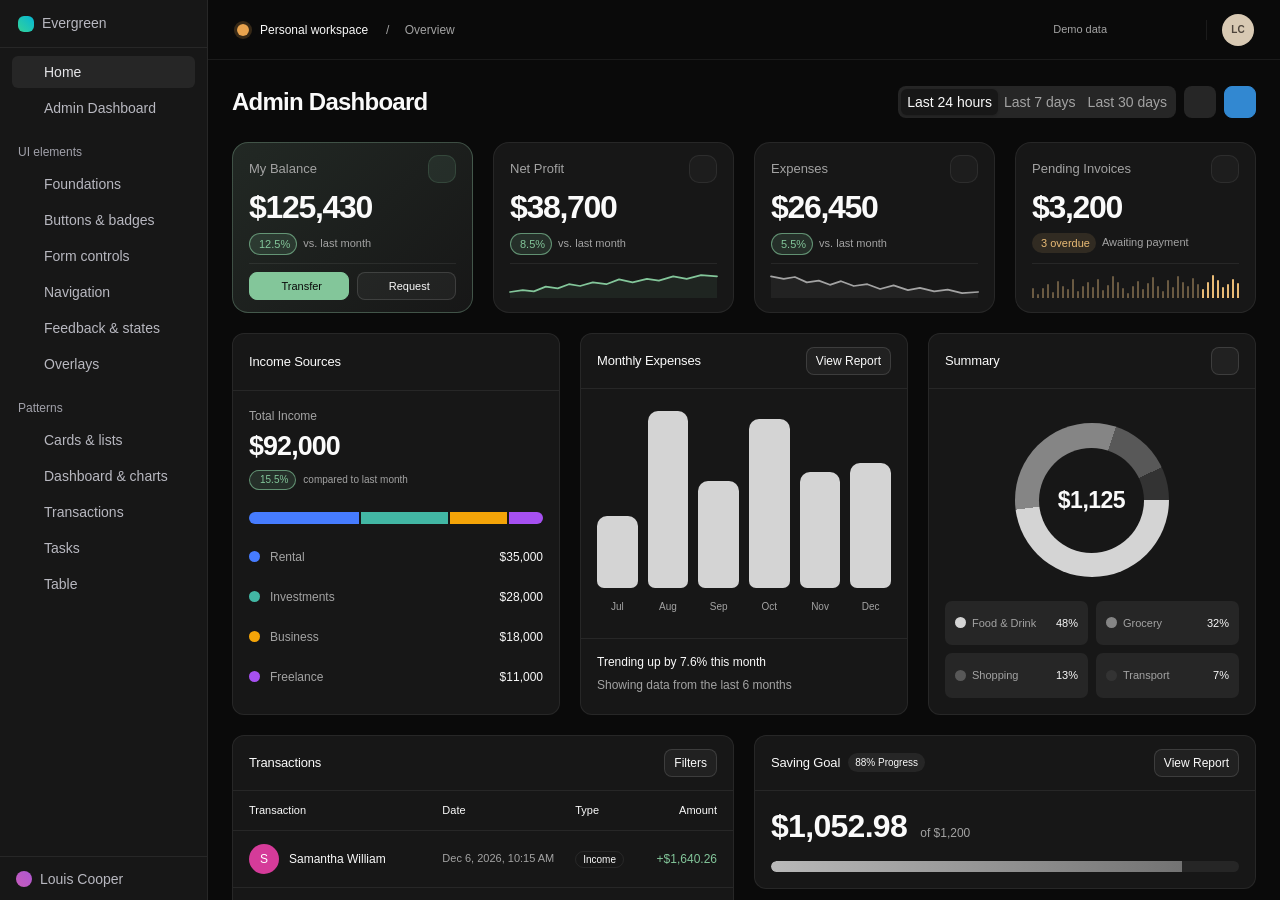
==== commit bdd9f95b: "Implement code changes to enhance functionality and improve performance" ====
--- a/index.html
+++ b/index.html
@@ -5,8 +5,8 @@
   <meta name="viewport" content="width=device-width, initial-scale=1">
   <meta name="color-scheme" content="dark light">
   <meta name="darkreader-lock">
-  <meta name="description" content="A finance dashboard with income insights, expenses, transactions, savings, and your wallet.">
-  <title>Finance Dashboard · Evergreen</title>
+  <meta name="description" content="A general-purpose admin dashboard theme with metrics, charts, tables, progress indicators, and reusable components.">
+  <title>Admin Dashboard · Evergreen</title>
   <link rel="stylesheet" href="https://cdn.jsdelivr.net/npm/bootstrap@5.3.8/dist/css/bootstrap.min.css">
   <link rel="stylesheet" href="https://mzgs.github.io/fa7/css/all.css">
   <link rel="stylesheet" href="style.css?v=6">
@@ -19,7 +19,7 @@
       <button class="rail-button sidebar-toggle" aria-label="Collapse navigation" aria-expanded="true" title="Collapse navigation"><i class="fa-light fa-sidebar" aria-hidden="true"></i></button>
     </div>
     <nav class="sidebar-nav" aria-label="Component navigation">
-      <div class="sidebar-links"><a class="rail-button active" title="Home" aria-label="Home" aria-current="location" href="#home"><i class="fa-light fa-house" aria-hidden="true"></i><span>Home</span></a><a class="rail-button" title="Finance Dashboard" href="index.html"><i class="fa-light fa-wallet" aria-hidden="true"></i><span>Finance Dashboard</span></a></div>
+      <div class="sidebar-links"><a class="rail-button active" title="Home" aria-label="Home" aria-current="location" href="#home"><i class="fa-light fa-house" aria-hidden="true"></i><span>Home</span></a><a class="rail-button" title="Admin Dashboard" href="index.html"><i class="fa-light fa-wallet" aria-hidden="true"></i><span>Admin Dashboard</span></a></div>
       <section class="sidebar-group">
         <button class="sidebar-group-title" data-bs-toggle="collapse" data-bs-target="#ui-links" aria-expanded="true" aria-controls="ui-links">UI elements <i class="fa-light fa-chevron-down" aria-hidden="true"></i></button>
         <div class="collapse show" id="ui-links"><div class="sidebar-links">
@@ -35,102 +35,102 @@
     </nav>
     <div class="sidebar-bottom"><button class="rail-button profile-button" data-bs-toggle="modal" data-bs-target="#account-modal" aria-label="Louis Cooper account" title="Louis Cooper"><span class="profile-avatar"></span><span>Louis Cooper</span></button><button class="rail-button profile-more" data-bs-toggle="modal" data-bs-target="#account-modal" aria-label="Account menu" title="Account menu"><i class="fa-light fa-ellipsis" aria-hidden="true"></i></button></div>
   </aside>
-  <div class="finance-page">
+  <div class="overview-page">
   <div class="workspace">
     <header class="topbar d-flex align-items-center justify-content-between">
-      <div class="d-flex align-items-center gap-2"><button type="button" class="btn icon-button mobile-menu" aria-label="Open navigation" aria-expanded="false"><i class="fa-light fa-bars" aria-hidden="true"></i></button><span class="finance-workspace-dot" aria-hidden="true"></span><span class="finance-workspace-name">Personal workspace</span><span class="finance-breadcrumb">/ <span>Finance</span></span></div>
-      <div class="topbar-actions"><span class="finance-demo-label">Demo data</span><button type="button" class="btn icon-button" id="find-transactions" title="Search transactions" aria-label="Search transactions"><i class="fa-light fa-magnifying-glass" aria-hidden="true"></i></button><button type="button" class="btn icon-button theme-toggle" aria-label="Switch to light theme" title="Switch to light theme"><i class="fa-light fa-sun" aria-hidden="true"></i></button><span class="finance-topbar-divider"></span><button type="button" class="btn finance-avatar account-avatar" data-bs-toggle="modal" data-bs-target="#account-modal" aria-label="Louis Cooper account">LC</button></div>
+      <div class="d-flex align-items-center gap-2"><button type="button" class="btn icon-button mobile-menu" aria-label="Open navigation" aria-expanded="false"><i class="fa-light fa-bars" aria-hidden="true"></i></button><span class="overview-workspace-dot" aria-hidden="true"></span><span class="overview-workspace-name">Personal workspace</span><span class="overview-breadcrumb">/ <span>Overview</span></span></div>
+      <div class="topbar-actions"><span class="overview-demo-label">Demo data</span><button type="button" class="btn icon-button" id="find-transactions" title="Search transactions" aria-label="Search transactions"><i class="fa-light fa-magnifying-glass" aria-hidden="true"></i></button><button type="button" class="btn icon-button theme-toggle" aria-label="Switch to light theme" title="Switch to light theme"><i class="fa-light fa-sun" aria-hidden="true"></i></button><span class="overview-topbar-divider"></span><button type="button" class="btn overview-avatar account-avatar" data-bs-toggle="modal" data-bs-target="#account-modal" aria-label="Louis Cooper account">LC</button></div>
     </header>
-    <main class="dashboard-scroll" id="main" tabindex="-1" aria-label="Finance dashboard">
-      <div class="dashboard-content finance-content" id="home">
-        <div class="dashboard-heading"><h1>Finance Dashboard</h1><div class="dashboard-actions"><div class="date-range-control" data-date-range data-date-preset="day">
+    <main class="dashboard-scroll" id="main" tabindex="-1" aria-label="Admin dashboard">
+      <div class="dashboard-content overview-content" id="home">
+        <div class="dashboard-heading"><h1>Admin Dashboard</h1><div class="dashboard-actions"><div class="date-range-control" data-date-range data-date-preset="day">
               <div class="chart-segment date-range-presets" role="group" aria-label="Dashboard reporting period"><button type="button" data-report-period="day" aria-pressed="true">Last 24 hours</button><button type="button" data-report-period="week" aria-pressed="false">Last 7 days</button><button type="button" data-report-period="month" aria-pressed="false">Last 30 days</button></div>
               <button type="button" class="btn btn-secondary icon-button date-range-trigger" id="date-range-trigger" aria-label="Select custom range" title="Select custom range" aria-haspopup="dialog" aria-expanded="false"><i class="fa-light fa-calendar" aria-hidden="true"></i><span class="date-range-dot" hidden></span></button>
               <input type="hidden" name="report_start" data-date-start><input type="hidden" name="report_end" data-date-end><span id="date-range-status" data-date-status class="visually-hidden" role="status"></span>
-            </div><button type="button" class="btn finance-primary icon-button" data-export="overview" aria-label="Download finance report" title="Download finance report"><i class="fa-light fa-arrow-down-to-bracket" aria-hidden="true"></i></button></div></div>
-        <section class="metric-grid finance-metrics" aria-label="Financial overview">
-          <article class="dashboard-panel finance-metric finance-metric-balance" aria-labelledby="balance-label">
-            <div class="finance-metric-heading"><h2 id="balance-label">My Balance</h2><span class="finance-metric-icon" aria-hidden="true"><i class="fa-light fa-wallet"></i></span></div>
-            <div class="finance-metric-body">
-              <p class="finance-metric-value" id="finance-balance">$125,430</p>
-              <p class="finance-metric-comparison"><span class="finance-trend positive"><i class="fa-light fa-arrow-up-right" aria-hidden="true"></i> 12.5%</span><span>vs. last month</span></p>
+            </div><button type="button" class="btn overview-primary icon-button" data-export="overview" aria-label="Download dashboard report" title="Download dashboard report"><i class="fa-light fa-arrow-down-to-bracket" aria-hidden="true"></i></button></div></div>
+        <section class="metric-grid overview-metrics" aria-label="Overview metrics">
+          <article class="dashboard-panel overview-metric overview-metric-highlight" aria-labelledby="balance-label">
+            <div class="overview-metric-heading"><h2 id="balance-label">My Balance</h2><span class="overview-metric-icon" aria-hidden="true"><i class="fa-light fa-wallet"></i></span></div>
+            <div class="overview-metric-body">
+              <p class="overview-metric-value" id="overview-total">$125,430</p>
+              <p class="overview-metric-comparison"><span class="overview-trend positive"><i class="fa-light fa-arrow-up-right" aria-hidden="true"></i> 12.5%</span><span>vs. last month</span></p>
             </div>
-            <div class="finance-metric-footer finance-balance-actions">
-              <button type="button" class="btn finance-primary" data-payment="transfer" data-bs-toggle="modal" data-bs-target="#payment-modal"><i class="fa-light fa-arrow-up-right" aria-hidden="true"></i> Transfer</button>
+            <div class="overview-metric-footer overview-metric-actions">
+              <button type="button" class="btn overview-primary" data-payment="transfer" data-bs-toggle="modal" data-bs-target="#payment-modal"><i class="fa-light fa-arrow-up-right" aria-hidden="true"></i> Transfer</button>
               <button type="button" class="btn btn-surface" data-payment="request" data-bs-toggle="modal" data-bs-target="#payment-modal"><i class="fa-light fa-arrow-down-left" aria-hidden="true"></i> Request</button>
             </div>
           </article>
-          <article class="dashboard-panel finance-metric" aria-labelledby="profit-label">
-            <div class="finance-metric-heading"><h2 id="profit-label">Net Profit</h2><span class="finance-metric-icon" aria-hidden="true"><i class="fa-light fa-chart-line-up"></i></span></div>
-            <div class="finance-metric-body">
-              <p class="finance-metric-value">$38,700</p>
-              <p class="finance-metric-comparison"><span class="finance-trend positive"><i class="fa-light fa-arrow-up-right" aria-hidden="true"></i> 8.5%</span><span>vs. last month</span></p>
+          <article class="dashboard-panel overview-metric" aria-labelledby="profit-label">
+            <div class="overview-metric-heading"><h2 id="profit-label">Net Profit</h2><span class="overview-metric-icon" aria-hidden="true"><i class="fa-light fa-chart-line-up"></i></span></div>
+            <div class="overview-metric-body">
+              <p class="overview-metric-value">$38,700</p>
+              <p class="overview-metric-comparison"><span class="overview-trend positive"><i class="fa-light fa-arrow-up-right" aria-hidden="true"></i> 8.5%</span><span>vs. last month</span></p>
             </div>
-            <div class="finance-metric-footer"><svg class="finance-sparkline" viewBox="0 0 260 40" preserveAspectRatio="none" role="img" aria-label="Net profit increased over the last month"><path class="finance-sparkline-area" d="M0 30 16 27 30 29 45 21 60 24 74 17 88 20 104 14 121 17 137 9 154 14 172 8 187 11 205 4 222 8 240 2 260 4 V40 H0 Z"/><path d="M0 30 16 27 30 29 45 21 60 24 74 17 88 20 104 14 121 17 137 9 154 14 172 8 187 11 205 4 222 8 240 2 260 4"/></svg></div>
+            <div class="overview-metric-footer"><svg class="overview-sparkline" viewBox="0 0 260 40" preserveAspectRatio="none" role="img" aria-label="Net profit increased over the last month"><path class="overview-sparkline-area" d="M0 30 16 27 30 29 45 21 60 24 74 17 88 20 104 14 121 17 137 9 154 14 172 8 187 11 205 4 222 8 240 2 260 4 V40 H0 Z"/><path d="M0 30 16 27 30 29 45 21 60 24 74 17 88 20 104 14 121 17 137 9 154 14 172 8 187 11 205 4 222 8 240 2 260 4"/></svg></div>
           </article>
-          <article class="dashboard-panel finance-metric" aria-labelledby="expense-label">
-            <div class="finance-metric-heading"><h2 id="expense-label">Expenses</h2><span class="finance-metric-icon" aria-hidden="true"><i class="fa-light fa-arrow-up-from-bracket"></i></span></div>
-            <div class="finance-metric-body">
-              <p class="finance-metric-value">$26,450</p>
-              <p class="finance-metric-comparison"><span class="finance-trend positive"><i class="fa-light fa-arrow-down-right" aria-hidden="true"></i> 5.5%</span><span>vs. last month</span></p>
+          <article class="dashboard-panel overview-metric" aria-labelledby="expense-label">
+            <div class="overview-metric-heading"><h2 id="expense-label">Expenses</h2><span class="overview-metric-icon" aria-hidden="true"><i class="fa-light fa-arrow-up-from-bracket"></i></span></div>
+            <div class="overview-metric-body">
+              <p class="overview-metric-value">$26,450</p>
+              <p class="overview-metric-comparison"><span class="overview-trend positive"><i class="fa-light fa-arrow-down-right" aria-hidden="true"></i> 5.5%</span><span>vs. last month</span></p>
             </div>
-            <div class="finance-metric-footer"><svg class="finance-sparkline expense-sparkline" viewBox="0 0 260 40" preserveAspectRatio="none" role="img" aria-label="Expenses decreased over the last month"><path class="finance-sparkline-area" d="M0 4 16 8 30 5 45 14 60 11 74 18 88 12 104 20 121 17 137 25 154 19 172 27 187 23 205 29 222 26 240 32 260 30 V40 H0 Z"/><path d="M0 4 16 8 30 5 45 14 60 11 74 18 88 12 104 20 121 17 137 25 154 19 172 27 187 23 205 29 222 26 240 32 260 30"/></svg></div>
+            <div class="overview-metric-footer"><svg class="overview-sparkline sparkline-muted" viewBox="0 0 260 40" preserveAspectRatio="none" role="img" aria-label="Expenses decreased over the last month"><path class="overview-sparkline-area" d="M0 4 16 8 30 5 45 14 60 11 74 18 88 12 104 20 121 17 137 25 154 19 172 27 187 23 205 29 222 26 240 32 260 30 V40 H0 Z"/><path d="M0 4 16 8 30 5 45 14 60 11 74 18 88 12 104 20 121 17 137 25 154 19 172 27 187 23 205 29 222 26 240 32 260 30"/></svg></div>
           </article>
-          <article class="dashboard-panel finance-metric finance-metric-invoices" aria-labelledby="invoices-label">
-            <div class="finance-metric-heading"><h2 id="invoices-label">Pending Invoices</h2><span class="finance-metric-icon" aria-hidden="true"><i class="fa-light fa-file-invoice-dollar"></i></span></div>
-            <div class="finance-metric-body">
-              <p class="finance-metric-value">$3,200</p>
-              <p class="finance-metric-comparison"><span class="finance-trend finance-trend-warning"><i class="fa-light fa-clock" aria-hidden="true"></i> 3 overdue</span><span>Awaiting payment</span></p>
+          <article class="dashboard-panel overview-metric overview-metric-pending" aria-labelledby="invoices-label">
+            <div class="overview-metric-heading"><h2 id="invoices-label">Pending Invoices</h2><span class="overview-metric-icon" aria-hidden="true"><i class="fa-light fa-file-invoice-dollar"></i></span></div>
+            <div class="overview-metric-body">
+              <p class="overview-metric-value">$3,200</p>
+              <p class="overview-metric-comparison"><span class="overview-trend overview-trend-warning"><i class="fa-light fa-clock" aria-hidden="true"></i> 3 overdue</span><span>Awaiting payment</span></p>
             </div>
-            <div class="finance-metric-footer"><div class="finance-invoice-bars" aria-hidden="true"></div></div>
+            <div class="overview-metric-footer"><div class="overview-mini-bars" aria-hidden="true"></div></div>
           </article>
         </section>
-        <div class="finance-charts">
-          <section class="dashboard-panel" id="income" aria-labelledby="income-title"><div class="panel-header"><h2 id="income-title">Income Sources</h2><button type="button" class="btn icon-button" data-report="income" data-bs-toggle="modal" data-bs-target="#report-modal" aria-label="Open income report"><i class="fa-light fa-arrow-up-right" aria-hidden="true"></i></button></div><div class="panel-body"><p class="finance-muted mb-1">Total Income</p><p class="finance-metric-value">$92,000</p><p class="finance-comparison"><span class="finance-trend positive"><i class="fa-light fa-arrow-trend-up" aria-hidden="true"></i> 15.5%</span><span class="finance-muted">compared to last month</span></p><div class="finance-income-track" role="img" aria-label="Rental 38 percent, Investments 30 percent, Business 20 percent, Freelance 12 percent"><span style="--share:38.04%;--source:#467cff"></span><span style="--share:30.43%;--source:#42b7a4"></span><span style="--share:19.57%;--source:#f4a408"></span><span style="--share:11.96%;--source:#a650f1"></span></div><ul class="finance-source-list"><li><span><i style="--source:#467cff"></i>Rental</span><strong>$35,000</strong></li><li><span><i style="--source:#42b7a4"></i>Investments</span><strong>$28,000</strong></li><li><span><i style="--source:#f4a408"></i>Business</span><strong>$18,000</strong></li><li><span><i style="--source:#a650f1"></i>Freelance</span><strong>$11,000</strong></li></ul></div></section>
-          <section class="dashboard-panel finance-expenses" id="expenses" aria-labelledby="expenses-title"><div class="panel-header"><h2 id="expenses-title">Monthly Expenses <i class="fa-light fa-circle-info" aria-hidden="true" title="Sample expenses for the last six months"></i></h2><button type="button" class="btn btn-surface btn-sm" data-report="expenses" data-bs-toggle="modal" data-bs-target="#report-modal">View Report</button></div><div class="panel-body finance-bar-body"><div class="finance-monthly-bars" role="img" aria-label="Monthly expenses: May $10,600; June $26,100; July $15,800; August $24,800; September $17,100; October $18,400"><div><span style="--height:40.6%" title="May: $10,600"></span><small>May</small></div><div><span style="--height:100%" title="Jun: $26,100"></span><small>Jun</small></div><div><span style="--height:60.5%" title="Jul: $15,800"></span><small>Jul</small></div><div><span style="--height:95%" title="Aug: $24,800"></span><small>Aug</small></div><div><span style="--height:65.5%" title="Sep: $17,100"></span><small>Sep</small></div><div><span style="--height:70.5%" title="Oct: $18,400"></span><small>Oct</small></div></div></div><div class="finance-chart-footer"><p>Trending up by 7.6% this month <i class="fa-light fa-arrow-trend-up" aria-hidden="true"></i></p><p class="finance-muted">Showing data from the last 6 months</p></div></section>
-          <section class="dashboard-panel" aria-labelledby="summary-title"><div class="panel-header"><h2 id="summary-title">Summary <i class="fa-light fa-circle-info" aria-hidden="true" title="Breakdown of everyday spending"></i></h2><button type="button" class="btn btn-surface icon-button btn-sm" data-report="summary" data-bs-toggle="modal" data-bs-target="#report-modal" aria-label="View spending summary"><i class="fa-light fa-chevron-right" aria-hidden="true"></i></button></div><div class="panel-body"><div class="finance-donut" role="img" aria-label="Everyday spending $1,125. Food and drink 48%, Grocery 32%, Shopping 13%, Transport 7%"><span>$1,125</span></div><ul class="finance-summary-list"><li><span><i style="--source:var(--finance-chart-1)"></i>Food &amp; Drink</span><strong>48%</strong></li><li><span><i style="--source:var(--finance-chart-2)"></i>Grocery</span><strong>32%</strong></li><li><span><i style="--source:var(--finance-chart-3)"></i>Shopping</span><strong>13%</strong></li><li><span><i style="--source:var(--finance-chart-4)"></i>Transport</span><strong>7%</strong></li></ul></div></section>
+        <div class="overview-charts">
+          <section class="dashboard-panel" id="income" aria-labelledby="income-title"><div class="panel-header"><h2 id="income-title">Income Sources</h2><button type="button" class="btn icon-button" data-report="income" data-bs-toggle="modal" data-bs-target="#report-modal" aria-label="Open income report"><i class="fa-light fa-arrow-up-right" aria-hidden="true"></i></button></div><div class="panel-body"><p class="overview-muted mb-1">Total Income</p><p class="overview-metric-value">$92,000</p><p class="overview-comparison"><span class="overview-trend positive"><i class="fa-light fa-arrow-trend-up" aria-hidden="true"></i> 15.5%</span><span class="overview-muted">compared to last month</span></p><div class="overview-segmented-track" role="img" aria-label="Rental 38 percent, Investments 30 percent, Business 20 percent, Freelance 12 percent"><span style="--share:38.04%;--source:#467cff"></span><span style="--share:30.43%;--source:#42b7a4"></span><span style="--share:19.57%;--source:#f4a408"></span><span style="--share:11.96%;--source:#a650f1"></span></div><ul class="overview-source-list"><li><span><i style="--source:#467cff"></i>Rental</span><strong>$35,000</strong></li><li><span><i style="--source:#42b7a4"></i>Investments</span><strong>$28,000</strong></li><li><span><i style="--source:#f4a408"></i>Business</span><strong>$18,000</strong></li><li><span><i style="--source:#a650f1"></i>Freelance</span><strong>$11,000</strong></li></ul></div></section>
+          <section class="dashboard-panel overview-bar-panel" id="expenses" aria-labelledby="expenses-title"><div class="panel-header"><h2 id="expenses-title">Monthly Expenses <i class="fa-light fa-circle-info" aria-hidden="true" title="Sample expenses for the last six months"></i></h2><button type="button" class="btn btn-surface btn-sm" data-report="expenses" data-bs-toggle="modal" data-bs-target="#report-modal">View Report</button></div><div class="panel-body overview-bar-body"><div class="overview-monthly-bars" role="img" aria-label="Monthly expenses: May $10,600; June $26,100; July $15,800; August $24,800; September $17,100; October $18,400"><div><span style="--height:40.6%" title="May: $10,600"></span><small>May</small></div><div><span style="--height:100%" title="Jun: $26,100"></span><small>Jun</small></div><div><span style="--height:60.5%" title="Jul: $15,800"></span><small>Jul</small></div><div><span style="--height:95%" title="Aug: $24,800"></span><small>Aug</small></div><div><span style="--height:65.5%" title="Sep: $17,100"></span><small>Sep</small></div><div><span style="--height:70.5%" title="Oct: $18,400"></span><small>Oct</small></div></div></div><div class="overview-chart-footer"><p>Trending up by 7.6% this month <i class="fa-light fa-arrow-trend-up" aria-hidden="true"></i></p><p class="overview-muted">Showing data from the last 6 months</p></div></section>
+          <section class="dashboard-panel" aria-labelledby="summary-title"><div class="panel-header"><h2 id="summary-title">Summary <i class="fa-light fa-circle-info" aria-hidden="true" title="Breakdown of everyday spending"></i></h2><button type="button" class="btn btn-surface icon-button btn-sm" data-report="summary" data-bs-toggle="modal" data-bs-target="#report-modal" aria-label="View spending summary"><i class="fa-light fa-chevron-right" aria-hidden="true"></i></button></div><div class="panel-body"><div class="overview-donut" role="img" aria-label="Everyday spending $1,125. Food and drink 48%, Grocery 32%, Shopping 13%, Transport 7%"><span>$1,125</span></div><ul class="overview-summary-list"><li><span><i style="--source:var(--overview-chart-1)"></i>Food &amp; Drink</span><strong>48%</strong></li><li><span><i style="--source:var(--overview-chart-2)"></i>Grocery</span><strong>32%</strong></li><li><span><i style="--source:var(--overview-chart-3)"></i>Shopping</span><strong>13%</strong></li><li><span><i style="--source:var(--overview-chart-4)"></i>Transport</span><strong>7%</strong></li></ul></div></section>
         </div>
-        <div class="finance-bottom-grid">
-          <section class="dashboard-panel finance-transactions" id="transactions" aria-labelledby="transactions-title"><div class="panel-header"><h2 id="transactions-title">Transactions</h2><button type="button" class="btn btn-surface btn-sm" id="view-transactions" aria-expanded="false" aria-controls="transaction-filters">Filters</button></div><div class="finance-transaction-filters" id="transaction-filters" hidden><label class="finance-search"><i class="fa-light fa-magnifying-glass" aria-hidden="true"></i><span class="visually-hidden">Search transactions</span><input class="form-control" id="transaction-search" type="search" placeholder="Search transactions…"></label><label><span class="visually-hidden">Transaction type</span><select class="form-select" id="transaction-type"><option value="all">All types</option><option value="income">Income</option><option value="expense">Expenses</option><option value="request">Requests</option></select></label></div><div class="finance-table-wrap"><table class="ui-table finance-table"><thead><tr><th scope="col">Transaction</th><th scope="col">Date</th><th scope="col">Type</th><th scope="col" class="text-end">Amount</th></tr></thead><tbody id="finance-transaction-body"></tbody></table></div><div class="finance-table-footer"><span id="transaction-count" role="status"></span><span>All dates</span></div></section>
-          <div class="finance-wallet-column">
-            <section class="dashboard-panel" id="savings" aria-labelledby="savings-title"><div class="panel-header"><div class="d-flex align-items-center gap-2"><h2 id="savings-title">Saving Goal</h2><span class="finance-neutral-badge">88% Progress</span></div><button type="button" class="btn btn-surface btn-sm" data-report="savings" data-bs-toggle="modal" data-bs-target="#report-modal">View Report</button></div><div class="panel-body"><p class="finance-saving-value">$1,052.98 <span class="finance-muted">of $1,200</span></p><div class="progress finance-saving-progress" role="progressbar" aria-label="Saving goal progress" aria-valuenow="87.75" aria-valuemin="0" aria-valuemax="100" aria-valuetext="$1,052.98 saved of $1,200"><div class="progress-bar" style="width:87.75%"></div></div></div></section>
-            <section class="dashboard-panel finance-wallet" id="wallet" aria-labelledby="wallet-title"><div class="panel-header"><div><h2 id="wallet-title">My Wallet</h2><p class="finance-muted mt-1 mb-0" id="wallet-count">A total of 4 cards are listed</p></div><button type="button" class="btn btn-surface btn-sm" data-bs-toggle="modal" data-bs-target="#card-modal"><i class="fa-light fa-plus" aria-hidden="true"></i> Add New</button></div><div class="finance-wallet-track" id="wallet-cards" tabindex="0" aria-label="Wallet cards, scroll horizontally to see all cards"></div><div class="finance-wallet-footer"><span class="finance-muted">Your cards, in one place</span><div class="d-flex gap-1"><button type="button" class="btn icon-button btn-sm" id="wallet-previous" aria-label="Previous wallet card"><i class="fa-light fa-arrow-left" aria-hidden="true"></i></button><button type="button" class="btn icon-button btn-sm" id="wallet-next" aria-label="Next wallet card"><i class="fa-light fa-arrow-right" aria-hidden="true"></i></button></div></div></section>
+        <div class="overview-bottom-grid">
+          <section class="dashboard-panel overview-records" id="transactions" aria-labelledby="transactions-title"><div class="panel-header"><h2 id="transactions-title">Transactions</h2><button type="button" class="btn btn-surface btn-sm" id="view-transactions" aria-expanded="false" aria-controls="transaction-filters">Filters</button></div><div class="overview-record-filters" id="transaction-filters" hidden><label class="overview-search"><i class="fa-light fa-magnifying-glass" aria-hidden="true"></i><span class="visually-hidden">Search transactions</span><input class="form-control" id="transaction-search" type="search" placeholder="Search transactions…"></label><label><span class="visually-hidden">Transaction type</span><select class="form-select" id="transaction-type"><option value="all">All types</option><option value="income">Income</option><option value="expense">Expenses</option><option value="request">Requests</option></select></label></div><div class="overview-table-wrap"><table class="ui-table overview-table"><thead><tr><th scope="col">Transaction</th><th scope="col">Date</th><th scope="col">Type</th><th scope="col" class="text-end">Amount</th></tr></thead><tbody id="overview-record-body"></tbody></table></div><div class="overview-table-footer"><span id="transaction-count" role="status"></span><span>All dates</span></div></section>
+          <div class="overview-side-column">
+            <section class="dashboard-panel" id="savings" aria-labelledby="savings-title"><div class="panel-header"><div class="d-flex align-items-center gap-2"><h2 id="savings-title">Saving Goal</h2><span class="overview-neutral-badge">88% Progress</span></div><button type="button" class="btn btn-surface btn-sm" data-report="savings" data-bs-toggle="modal" data-bs-target="#report-modal">View Report</button></div><div class="panel-body"><p class="overview-goal-value">$1,052.98 <span class="overview-muted">of $1,200</span></p><div class="progress overview-goal-progress" role="progressbar" aria-label="Saving goal progress" aria-valuenow="87.75" aria-valuemin="0" aria-valuemax="100" aria-valuetext="$1,052.98 saved of $1,200"><div class="progress-bar" style="width:87.75%"></div></div></div></section>
+            <section class="dashboard-panel overview-carousel" id="wallet" aria-labelledby="wallet-title"><div class="panel-header"><div><h2 id="wallet-title">My Wallet</h2><p class="overview-muted mt-1 mb-0" id="wallet-count">A total of 4 cards are listed</p></div><button type="button" class="btn btn-surface btn-sm" data-bs-toggle="modal" data-bs-target="#card-modal"><i class="fa-light fa-plus" aria-hidden="true"></i> Add New</button></div><div class="overview-carousel-track" id="wallet-cards" tabindex="0" aria-label="Wallet cards, scroll horizontally to see all cards"></div><div class="overview-carousel-footer"><span class="overview-muted">Your cards, in one place</span><div class="d-flex gap-1"><button type="button" class="btn icon-button btn-sm" id="wallet-previous" aria-label="Previous wallet card"><i class="fa-light fa-arrow-left" aria-hidden="true"></i></button><button type="button" class="btn icon-button btn-sm" id="wallet-next" aria-label="Next wallet card"><i class="fa-light fa-arrow-right" aria-hidden="true"></i></button></div></div></section>
           </div>
         </div>
-        <section class="finance-insights" aria-labelledby="insights-title">
-          <div class="finance-insights-heading"><h2 id="insights-title">More insights</h2><span class="finance-muted">Your monthly snapshot</span></div>
-          <div class="metric-grid finance-metrics">
-            <article class="dashboard-panel finance-insight finance-insight-profit" aria-labelledby="profit-try-title">
-              <div class="finance-profit-main">
+        <section class="overview-insights" aria-labelledby="insights-title">
+          <div class="overview-insights-heading"><h2 id="insights-title">More insights</h2><span class="overview-muted">Your monthly snapshot</span></div>
+          <div class="metric-grid overview-metrics">
+            <article class="dashboard-panel overview-insight overview-insight-comparison" aria-labelledby="profit-try-title">
+              <div class="overview-comparison-main">
                 <h3 id="profit-try-title">Total profit (TRY)</h3>
-                <p class="finance-insight-value finance-profit-value">₺2,693.11</p>
-                <span class="finance-metric-icon finance-profit-icon" aria-hidden="true"><i class="fa-light fa-arrow-trend-up"></i></span>
+                <p class="overview-insight-value overview-comparison-value">₺2,693.11</p>
+                <span class="overview-metric-icon overview-comparison-icon" aria-hidden="true"><i class="fa-light fa-arrow-trend-up"></i></span>
               </div>
-              <p class="finance-profit-comparison"><span>$64.12</span><span class="finance-profit-gain"><i class="fa-light fa-arrow-trend-up" aria-hidden="true"></i><span class="visually-hidden">Up </span>438.6%</span></p>
+              <p class="overview-comparison-detail"><span>$64.12</span><span class="overview-comparison-trend"><i class="fa-light fa-arrow-trend-up" aria-hidden="true"></i><span class="visually-hidden">Up </span>438.6%</span></p>
             </article>
-            <article class="dashboard-panel finance-insight finance-insight-budget" aria-labelledby="budget-title">
-              <div class="finance-insight-top"><h3 id="budget-title">Monthly budget</h3><span class="finance-neutral-badge">88% used</span></div>
-              <p class="finance-insight-value">$3,550 <span>left</span></p>
-              <div class="finance-insight-budget-detail">
-                <div class="finance-insight-labels"><span>Spent <strong>$26,450</strong></span><span>of $30,000</span></div>
+            <article class="dashboard-panel overview-insight overview-insight-capacity" aria-labelledby="budget-title">
+              <div class="overview-insight-top"><h3 id="budget-title">Monthly budget</h3><span class="overview-neutral-badge">88% used</span></div>
+              <p class="overview-insight-value">$3,550 <span>left</span></p>
+              <div class="overview-insight-capacity-detail">
+                <div class="overview-insight-labels"><span>Spent <strong>$26,450</strong></span><span>of $30,000</span></div>
                 <div class="progress" role="progressbar" aria-label="Monthly budget used" aria-valuenow="88.17" aria-valuemin="0" aria-valuemax="100" aria-valuetext="$26,450 spent of $30,000"><div class="progress-bar" style="width:88.17%"></div></div>
               </div>
             </article>
-            <article class="dashboard-panel finance-insight finance-insight-cashflow" aria-labelledby="cashflow-title">
-              <div class="finance-insight-top"><h3 id="cashflow-title">Net cash flow</h3><i class="fa-light fa-arrows-rotate" aria-hidden="true"></i></div>
-              <p class="finance-insight-value">+$65,550</p>
-              <div class="finance-insight-flows">
-                <div><div class="finance-insight-labels"><span>Money in</span><strong>$92,000</strong></div><div class="finance-insight-flow" role="img" aria-label="Money in: $92,000"><span style="width:100%"></span></div></div>
-                <div><div class="finance-insight-labels"><span>Money out</span><strong>$26,450</strong></div><div class="finance-insight-flow" role="img" aria-label="Money out: $26,450, about 29 percent of money in"><span style="width:28.75%"></span></div></div>
+            <article class="dashboard-panel overview-insight overview-insight-dual" aria-labelledby="cashflow-title">
+              <div class="overview-insight-top"><h3 id="cashflow-title">Net cash flow</h3><i class="fa-light fa-arrows-rotate" aria-hidden="true"></i></div>
+              <p class="overview-insight-value">+$65,550</p>
+              <div class="overview-insight-flows">
+                <div><div class="overview-insight-labels"><span>Money in</span><strong>$92,000</strong></div><div class="overview-insight-flow" role="img" aria-label="Money in: $92,000"><span style="width:100%"></span></div></div>
+                <div><div class="overview-insight-labels"><span>Money out</span><strong>$26,450</strong></div><div class="overview-insight-flow" role="img" aria-label="Money out: $26,450, about 29 percent of money in"><span style="width:28.75%"></span></div></div>
               </div>
             </article>
-            <article class="dashboard-panel finance-insight finance-insight-reserve" aria-labelledby="reserve-title">
-              <div class="finance-insight-top"><h3 id="reserve-title">Emergency fund</h3><span class="finance-metric-icon" aria-hidden="true"><i class="fa-light fa-shield-check"></i></span></div>
-              <div class="finance-insight-reserve-body">
-                <div><p class="finance-insight-value">4.8 <span>months</span></p><p class="finance-insight-note">of expenses covered</p></div>
-                <div class="finance-insight-ring" role="progressbar" aria-label="Emergency fund goal" aria-valuenow="80" aria-valuemin="0" aria-valuemax="100" aria-valuetext="4.8 of 6 months covered"><span>80%</span></div>
+            <article class="dashboard-panel overview-insight overview-insight-coverage" aria-labelledby="reserve-title">
+              <div class="overview-insight-top"><h3 id="reserve-title">Emergency fund</h3><span class="overview-metric-icon" aria-hidden="true"><i class="fa-light fa-shield-check"></i></span></div>
+              <div class="overview-insight-coverage-body">
+                <div><p class="overview-insight-value">4.8 <span>months</span></p><p class="overview-insight-note">of expenses covered</p></div>
+                <div class="overview-insight-ring" role="progressbar" aria-label="Emergency fund goal" aria-valuenow="80" aria-valuemin="0" aria-valuemax="100" aria-valuetext="4.8 of 6 months covered"><span>80%</span></div>
               </div>
-              <div class="finance-insight-reserve-footer"><span class="finance-neutral-badge">Goal: 6 months</span></div>
+              <div class="overview-insight-coverage-footer"><span class="overview-neutral-badge">Goal: 6 months</span></div>
             </article>
           </div>
         </section>
@@ -138,10 +138,10 @@
       </div>
     </main>
   </div>
-  <div class="modal fade" id="payment-modal" data-bs-backdrop="static" data-reset-on-close tabindex="-1" aria-labelledby="payment-title" aria-describedby="payment-description" aria-hidden="true"><div class="modal-dialog modal-dialog-centered modal-dialog-scrollable"><div class="modal-content"><form id="payment-form"><div class="modal-header"><h2 class="modal-title" id="payment-title">Transfer money</h2><button type="button" class="btn-close" data-bs-dismiss="modal" aria-label="Close"></button></div><div class="modal-body"><p class="text-body-secondary" id="payment-description">Create a sample transfer. No real money is moved.</p><div class="mb-3"><label class="form-label" for="payment-recipient">Recipient name</label><input class="form-control" id="payment-recipient" name="recipient" autocomplete="off" maxlength="80" required></div><label class="form-label" for="payment-amount">Amount (USD)</label><input class="form-control" id="payment-amount" name="amount" type="number" min="0.01" max="125430" step="0.01" placeholder="0.00" required><p class="finance-muted mt-2 mb-0" id="payment-available"></p></div><div class="modal-footer"><button type="button" class="btn btn-surface" data-bs-dismiss="modal">Cancel</button><button class="btn finance-primary" type="submit" id="payment-submit">Create sample transfer</button></div></form></div></div></div>
-  <div class="modal fade" id="card-modal" data-bs-backdrop="static" data-reset-on-close tabindex="-1" aria-labelledby="card-title" aria-hidden="true"><div class="modal-dialog modal-dialog-centered modal-dialog-scrollable"><div class="modal-content"><form id="card-form"><div class="modal-header"><h2 class="modal-title" id="card-title">Add a demo card</h2><button type="button" class="btn-close" data-bs-dismiss="modal" aria-label="Close"></button></div><div class="modal-body"><p class="text-body-secondary">Customize a sample card for your wallet. Use only a nickname and the last four digits.</p><div class="mb-3"><label class="form-label" for="card-name">Card nickname</label><input class="form-control" id="card-name" name="name" placeholder="Travel Card" maxlength="32" required></div><div class="mb-3"><label class="form-label" for="card-digits">Last four digits</label><input class="form-control" id="card-digits" name="digits" inputmode="numeric" pattern="[0-9]{4}" maxlength="4" placeholder="1234" required></div><label class="form-label" for="card-color">Card color</label><select class="form-select" id="card-color" name="color"><option value="green">Green</option><option value="blue">Blue</option><option value="purple">Purple</option><option value="slate">Slate</option></select></div><div class="modal-footer"><button type="button" class="btn btn-surface" data-bs-dismiss="modal">Cancel</button><button class="btn finance-primary" type="submit">Add demo card</button></div></form></div></div></div>
-  <div class="modal fade" id="report-modal" tabindex="-1" aria-labelledby="report-title" aria-hidden="true"><div class="modal-dialog modal-dialog-centered modal-dialog-scrollable"><div class="modal-content"><div class="modal-header"><h2 class="modal-title" id="report-title" data-initial-focus tabindex="-1">Finance report</h2><button type="button" class="btn-close" data-bs-dismiss="modal" aria-label="Close report"></button></div><div class="modal-body"><p class="text-body-secondary" id="report-description"></p><div id="report-content"></div></div><div class="modal-footer"><button type="button" class="btn btn-surface" data-bs-dismiss="modal">Close</button><button type="button" class="btn finance-primary" id="download-report"><i class="fa-light fa-arrow-down-to-bracket" aria-hidden="true"></i> Download CSV</button></div></div></div></div>
-  <div class="modal fade" id="account-modal" tabindex="-1" aria-labelledby="account-title" aria-hidden="true"><div class="modal-dialog modal-dialog-centered"><div class="modal-content"><div class="modal-header"><h2 class="modal-title" id="account-title" data-initial-focus tabindex="-1">Your workspace</h2><button type="button" class="btn-close" data-bs-dismiss="modal" aria-label="Close account"></button></div><div class="modal-body"><div class="d-flex align-items-center gap-3 mb-3"><span class="finance-avatar account-avatar">LC</span><div><strong>Louis Cooper</strong><p class="finance-muted mb-0">Personal workspace · Owner</p></div></div><p class="text-body-secondary mb-0">This dashboard uses sample data. Transfers, requests, and added cards stay in this page session.</p></div><div class="modal-footer"><button type="button" class="btn btn-surface" data-bs-dismiss="modal">Done</button></div></div></div></div>
+  <div class="modal fade" id="payment-modal" data-bs-backdrop="static" data-reset-on-close tabindex="-1" aria-labelledby="payment-title" aria-describedby="payment-description" aria-hidden="true"><div class="modal-dialog modal-dialog-centered modal-dialog-scrollable"><div class="modal-content"><form id="payment-form"><div class="modal-header"><h2 class="modal-title" id="payment-title">Transfer money</h2><button type="button" class="btn-close" data-bs-dismiss="modal" aria-label="Close"></button></div><div class="modal-body"><p class="text-body-secondary" id="payment-description">Create a sample transfer. No real money is moved.</p><div class="mb-3"><label class="form-label" for="payment-recipient">Recipient name</label><input class="form-control" id="payment-recipient" name="recipient" autocomplete="off" maxlength="80" required></div><label class="form-label" for="payment-amount">Amount (USD)</label><input class="form-control" id="payment-amount" name="amount" type="number" min="0.01" max="125430" step="0.01" placeholder="0.00" required><p class="overview-muted mt-2 mb-0" id="payment-available"></p></div><div class="modal-footer"><button type="button" class="btn btn-surface" data-bs-dismiss="modal">Cancel</button><button class="btn overview-primary" type="submit" id="payment-submit">Create sample transfer</button></div></form></div></div></div>
+  <div class="modal fade" id="card-modal" data-bs-backdrop="static" data-reset-on-close tabindex="-1" aria-labelledby="card-title" aria-hidden="true"><div class="modal-dialog modal-dialog-centered modal-dialog-scrollable"><div class="modal-content"><form id="card-form"><div class="modal-header"><h2 class="modal-title" id="card-title">Add a demo card</h2><button type="button" class="btn-close" data-bs-dismiss="modal" aria-label="Close"></button></div><div class="modal-body"><p class="text-body-secondary">Customize a sample card for your wallet. Use only a nickname and the last four digits.</p><div class="mb-3"><label class="form-label" for="card-name">Card nickname</label><input class="form-control" id="card-name" name="name" placeholder="Travel Card" maxlength="32" required></div><div class="mb-3"><label class="form-label" for="card-digits">Last four digits</label><input class="form-control" id="card-digits" name="digits" inputmode="numeric" pattern="[0-9]{4}" maxlength="4" placeholder="1234" required></div><label class="form-label" for="card-color">Card color</label><select class="form-select" id="card-color" name="color"><option value="green">Green</option><option value="blue">Blue</option><option value="purple">Purple</option><option value="slate">Slate</option></select></div><div class="modal-footer"><button type="button" class="btn btn-surface" data-bs-dismiss="modal">Cancel</button><button class="btn overview-primary" type="submit">Add demo card</button></div></form></div></div></div>
+  <div class="modal fade" id="report-modal" tabindex="-1" aria-labelledby="report-title" aria-hidden="true"><div class="modal-dialog modal-dialog-centered modal-dialog-scrollable"><div class="modal-content"><div class="modal-header"><h2 class="modal-title" id="report-title" data-initial-focus tabindex="-1">Dashboard report</h2><button type="button" class="btn-close" data-bs-dismiss="modal" aria-label="Close report"></button></div><div class="modal-body"><p class="text-body-secondary" id="report-description"></p><div id="report-content"></div></div><div class="modal-footer"><button type="button" class="btn btn-surface" data-bs-dismiss="modal">Close</button><button type="button" class="btn overview-primary" id="download-report"><i class="fa-light fa-arrow-down-to-bracket" aria-hidden="true"></i> Download CSV</button></div></div></div></div>
+  <div class="modal fade" id="account-modal" tabindex="-1" aria-labelledby="account-title" aria-hidden="true"><div class="modal-dialog modal-dialog-centered"><div class="modal-content"><div class="modal-header"><h2 class="modal-title" id="account-title" data-initial-focus tabindex="-1">Your workspace</h2><button type="button" class="btn-close" data-bs-dismiss="modal" aria-label="Close account"></button></div><div class="modal-body"><div class="d-flex align-items-center gap-3 mb-3"><span class="overview-avatar account-avatar">LC</span><div><strong>Louis Cooper</strong><p class="overview-muted mb-0">Personal workspace · Owner</p></div></div><p class="text-body-secondary mb-0">This dashboard uses sample data. Transfers, requests, and added cards stay in this page session.</p></div><div class="modal-footer"><button type="button" class="btn btn-surface" data-bs-dismiss="modal">Done</button></div></div></div></div>
   <div class="toast-container position-fixed bottom-0 end-0 p-3"><div class="toast" data-ui-toast role="status" aria-live="polite" aria-atomic="true"><div class="toast-header"><strong class="me-auto">Evergreen</strong><button type="button" class="btn-close" data-bs-dismiss="toast" aria-label="Dismiss notification"></button></div><div class="toast-body"></div></div></div>
   </div>
   <script src="https://cdn.jsdelivr.net/npm/bootstrap@5.3.8/dist/js/bootstrap.bundle.min.js"></script>
--- a/style.css
+++ b/style.css
@@ -171,7 +171,7 @@
 .chart-legend { display: flex; flex-wrap: wrap; gap: 15px; color: var(--muted); font-size: 12px; }
 .legend-dot { display: inline-block; width: 7px; height: 7px; border-radius: 50%; margin-right: 5px; background: var(--chart-1); }
 .legend-dot.previous { background: var(--chart-2); }
-.revenue-chart { display: block; width: 100%; height: auto; margin: 15px 0 0; overflow: visible; }
+.analytics-chart { display: block; width: 100%; height: auto; margin: 15px 0 0; overflow: visible; }
 .chart-grid { stroke: var(--line); stroke-width: 1; stroke-dasharray: 3 4; }
 .chart-axis { fill: var(--muted); font-size: 12px; }
 .chart-line { stroke: var(--chart-1); stroke-width: 2.5; fill: none; stroke-linejoin: round; stroke-linecap: round; }
@@ -192,7 +192,7 @@
 .status-badge.pending { color: var(--warning); background: color-mix(in srgb, var(--warning) 8%, transparent); border-color: color-mix(in srgb, var(--warning) 15%, transparent); }
 .status-badge.failed { color: var(--negative); background: color-mix(in srgb, var(--negative) 8%, transparent); border-color: color-mix(in srgb, var(--negative) 15%, transparent); }
 .status-badge.neutral { color: var(--muted); background: var(--surface-raised); border-color: var(--line); }
-.transaction-toolbar { padding: 16px; display: flex; gap: 10px; }
+.record-toolbar { padding: 16px; display: flex; gap: 10px; }
 .search-field { flex: 1; min-width: 0; }
 .status-select { width: 138px; flex-shrink: 0; }
 .dashboard-table-wrap { overflow-x: auto; border: 1px solid var(--line); border-radius: var(--radius); }
@@ -200,7 +200,7 @@
 .dashboard-.ui-table th:first-child, .dashboard-.ui-table td:first-child { width: 32px; padding-right: 0; }
 .dashboard-table .label-cell { max-width: none; }
 .initial-avatar { width: 32px; height: 32px; display: inline-flex; align-items: center; justify-content: center; border-radius: 50%; flex-shrink: 0; background: var(--surface-raised); color: var(--ink); font-size: 12px; font-weight: 500; }
-.customer-name { display: block; }.customer-email { display: block; color: var(--muted); font-size: 12px; margin-top: 3px; }
+.person-name { display: block; }.person-email { display: block; color: var(--muted); font-size: 12px; margin-top: 3px; }
 .table-amount { font-variant-numeric: tabular-nums; text-align: right; font-weight: 500; }
 .pagination-controls { display: flex; align-items: center; gap: 8px; margin-left: auto; }
 .task-list { display: flex; flex-direction: column; gap: 0; }
@@ -212,7 +212,7 @@
 .activity-item { display: flex; gap: 11px; padding: 0 0 19px; position: relative; }.activity-item:last-child { padding-bottom: 0; }.activity-item:not(:last-child)::before { content: ""; position: absolute; left: 13px; top: 29px; bottom: 3px; width: 1px; background: var(--line); }
 .activity-icon { width: 28px; height: 28px; display: grid; place-items: center; background: var(--surface-raised); border: 1px solid var(--line); border-radius: 50%; color: var(--muted); flex-shrink: 0; font-size: 11px; }
 .activity-copy { font-size: 14px; line-height: 1.6; }.activity-copy small { display: block; color: var(--muted); font-size: 12px; margin-top: 2px; }
-.product-row { display: flex; align-items: center; gap: 10px; padding: 13px 0; border-bottom: 1px solid var(--line); }.product-row:last-child { border: 0; }.product-icon { width: 33px; height: 33px; border-radius: 7px; background: var(--surface-raised); display: grid; place-items: center; color: var(--accent); }.product-info { flex: 1; font-size: 14px; }.product-info small { display: block; color: var(--muted); font-size: 12px; margin-top: 4px; }.product-total { text-align: right; font-size: 14px; }.product-total small { display: block; color: var(--positive); font-size: 12px; margin-top: 4px; }
+.item-row { display: flex; align-items: center; gap: 10px; padding: 13px 0; border-bottom: 1px solid var(--line); }.item-row:last-child { border: 0; }.item-icon { width: 33px; height: 33px; border-radius: 7px; background: var(--surface-raised); display: grid; place-items: center; color: var(--accent); }.item-info { flex: 1; font-size: 14px; }.item-info small { display: block; color: var(--muted); font-size: 12px; margin-top: 4px; }.item-total { text-align: right; font-size: 14px; }.item-total small { display: block; color: var(--positive); font-size: 12px; margin-top: 4px; }
 .bar-chart { display: flex; height: 90px; gap: 9px; align-items: flex-end; padding: 0 4px; margin-top: 15px; }.bar-column { flex: 1; height: 100%; display: flex; flex-direction: column; justify-content: flex-end; align-items: center; gap: 7px; }.bar-column .bar { background: var(--chart-1); opacity: .7; width: 100%; max-width: 26px; border-radius: 3px 3px 0 0; height: var(--height); }.bar-column:nth-child(5) .bar { opacity: 1; }.bar-column span { font-size: 12px; color: var(--muted); }
 .section-heading { display: flex; align-items: center; justify-content: space-between; gap: 10px; margin: 30px 0 16px; }.section-heading h2 { font-size: 16px; font-weight: 600; margin: 0 0 5px; }
 .component-grid { display: grid; grid-template-columns: repeat(3, minmax(0, 1fr)); gap: 20px; }
@@ -231,20 +231,20 @@
 .modal-footer { padding: 16px; background: var(--selection); border-radius: 0 0 12px 12px; }.toast-header { border-bottom: 0; padding: 12px 16px 0; background: transparent; color: var(--ink); }.toast-body { padding: 8px 16px 16px; font-size: 13px; }
 .dashboard-endnote { display: flex; justify-content: space-between; flex-wrap: wrap; gap: 6px; padding-top: 22px; color: var(--muted); font-size: 10px; }
 .empty-state { text-align: center; color: var(--muted); padding: 30px !important; }
-@media (min-width: 1500px) { .revenue-chart { max-height: 250px; } }
+@media (min-width: 1500px) { .analytics-chart { max-height: 250px; } }
 @media (max-width: 1199px) { .dashboard-content { padding: 22px 20px; }.dashboard-heading { align-items: flex-start; }.dashboard-actions { flex-wrap: wrap; justify-content: flex-end; }.metric-grid { gap: 12px; }.metric-card { padding: 15px 13px; }.metric-value { font-size: 24px; }.metric-caption { display: none; }.three-column-grid, .component-grid { gap: 14px; }.panel-body { padding: 16px; }.panel-header { padding: 16px 16px 0; } }
 @media (max-width: 991px) { .metric-grid { grid-template-columns: repeat(2, minmax(0, 1fr)); }.dashboard-grid { grid-template-columns: minmax(0, 1fr); }.three-column-grid, .component-grid { grid-template-columns: repeat(2, minmax(0, 1fr)); }.three-column-grid > :last-child { grid-column: 1 / -1; }.source-list { max-width: 360px; margin: auto; }.metric-caption { display: inline; }.topbar-breadcrumb { display: none; } }
-@media (max-width: 575px) { .dashboard-content { padding: 20px 14px; }.dashboard-heading { flex-direction: column; gap: 16px; }.dashboard-actions { justify-content: flex-start; width: 100%; }.dashboard-heading h2 { font-size: 23px; }.three-column-grid, .component-grid { grid-template-columns: minmax(0, 1fr); }.three-column-grid > :last-child { grid-column: auto; }.metric-value { font-size: clamp(19px, 5.5vw, 23px); }.metric-caption { display: none; }.metric-bottom { gap: 2px; }.sparkline { width: 52px; }.metric-card { padding: 13px; }.metric-top { font-size: 11px; }.metric-top i { font-size: 20px; }.metric-grid { gap: 10px; }.transaction-toolbar { padding: 14px 16px; }.panel-footer { padding: 12px 16px; flex-wrap: wrap; }.panel-header { gap: 8px; }.workspace-footer { font-size: 10px; }.section-heading { align-items: flex-start; }.chart-legend { gap: 8px; }.chart-segment button { padding: 4px 6px; } }
+@media (max-width: 575px) { .dashboard-content { padding: 20px 14px; }.dashboard-heading { flex-direction: column; gap: 16px; }.dashboard-actions { justify-content: flex-start; width: 100%; }.dashboard-heading h2 { font-size: 23px; }.three-column-grid, .component-grid { grid-template-columns: minmax(0, 1fr); }.three-column-grid > :last-child { grid-column: auto; }.metric-value { font-size: clamp(19px, 5.5vw, 23px); }.metric-caption { display: none; }.metric-bottom { gap: 2px; }.sparkline { width: 52px; }.metric-card { padding: 13px; }.metric-top { font-size: 11px; }.metric-top i { font-size: 20px; }.metric-grid { gap: 10px; }.record-toolbar { padding: 14px 16px; }.panel-footer { padding: 12px 16px; flex-wrap: wrap; }.panel-header { gap: 8px; }.workspace-footer { font-size: 10px; }.section-heading { align-items: flex-start; }.chart-legend { gap: 8px; }.chart-segment button { padding: 4px 6px; } }
 @media (max-width: 767px) { .mobile-menu { display: inline-flex; } }
 .dashboard-content [id] { scroll-margin-top: 20px; }
 .table-section { min-width: 0; }
 .card > .table-container { border-radius: var(--bs-card-inner-border-radius); }
-.transaction-panel { background: transparent; border: 0; border-radius: 0; }
-.transaction-panel .panel-header { padding: 0; }
-.transaction-panel .transaction-toolbar { align-items: center; gap: 8px; padding: 16px 0; }
-.transaction-panel .search-field { max-width: 384px; }
-.transaction-panel .status-select { margin-left: auto; }
-.transaction-panel .panel-footer { padding: 16px 0; border: 0; border-radius: 0; background: transparent; font-size: 14px; }
+.record-panel { background: transparent; border: 0; border-radius: 0; }
+.record-panel .panel-header { padding: 0; }
+.record-panel .record-toolbar { align-items: center; gap: 8px; padding: 16px 0; }
+.record-panel .search-field { max-width: 384px; }
+.record-panel .status-select { margin-left: auto; }
+.record-panel .panel-footer { padding: 16px 0; border: 0; border-radius: 0; background: transparent; font-size: 14px; }
 
 .form-check-input:focus { border-color: var(--ring); box-shadow: none; }
 .btn:disabled { opacity: .5; pointer-events: none; }
@@ -480,176 +480,176 @@
 .example-code pre code { padding: 0; background: transparent; color: inherit; font-size: inherit; }
 .metric-grid > .example-code { grid-column: 1 / -1; }
 
-/* Finance dashboard content. The sidebar uses the shared shell above. */
-.finance-page { --finance-blue: #3288d1; --finance-chart-1: #d4d4d4; --finance-chart-2: #858585; --finance-chart-3: #585858; --finance-chart-4: #333; background: var(--background); color: var(--ink); }
-[data-bs-theme="dark"] .finance-page { --input: #ffffff20; --muted: #a3a3a3; --positive: #83c69a; --negative: #e68a8a; }
-[data-bs-theme="light"] .finance-page { --finance-chart-1: #353535; --finance-chart-2: #737373; --finance-chart-3: #a3a3a3; --finance-chart-4: #d4d4d4; }
-.finance-page .topbar { height: 60px; min-height: 60px; }
-.finance-avatar { display: inline-flex !important; align-items: center; justify-content: center; flex-shrink: 0; width: 32px; height: 32px; border-radius: 50%; font-size: 10px; font-weight: 600; }
-.finance-page .account-avatar { background: #d8c9b3; color: #4d443b; }
-.finance-page .topbar { padding-inline: 26px; background: var(--background); }
-.finance-workspace-dot { height: 12px; width: 12px; background: #e9a34e; border: 3px solid #e9a34e33; background-clip: padding-box; border-radius: 50%; box-sizing: content-box; }
-.finance-workspace-name { font-size: 12px; }
-.finance-breadcrumb { margin-left: 10px; color: var(--muted); font-size: 12px; }
-.finance-breadcrumb span { margin-left: 12px; }
-.finance-demo-label { font-size: 11px; color: var(--muted); margin-right: 8px; }
-.finance-topbar-divider { height: 20px; width: 1px; background: var(--line); margin-inline: 3px 7px; }
-.finance-content { padding: 26px 24px 22px; max-width: 1720px; }
-.finance-page .dashboard-heading { margin-bottom: 24px; align-items: center; flex-wrap: wrap; }
-.finance-page .dashboard-heading h1 { font-size: 24px; font-weight: 600; letter-spacing: -.75px; margin: 0; }
-.finance-page .date-range-control { flex-wrap: wrap; }
-.finance-page .date-range-trigger { font-size: 12px; }
-.finance-primary { --bs-btn-color: #fff; --bs-btn-bg: var(--finance-blue); --bs-btn-border-color: var(--finance-blue); --bs-btn-hover-color: #fff; --bs-btn-hover-bg: #2778bd; --bs-btn-hover-border-color: #2778bd; }
-.finance-metrics { gap: 20px; margin-bottom: 20px; }
-.finance-page .panel-header { padding: 12px 16px; min-height: 55px; border-bottom: 1px solid var(--line); gap: 6px; flex-wrap: nowrap; }
-.finance-page .panel-header h2 { font-size: 13px; font-weight: 500; letter-spacing: -.15px; margin: 0; }
-.finance-page .panel-header h2 > i { color: var(--muted); font-size: 12px; margin-left: 4px; }
-.finance-page .panel-body { padding: 16px; }
-.finance-page .btn-sm { height: 28px; padding: 3px 9px; font-size: 12px; }
-.finance-page .btn-sm > i { font-size: 12px; }
-.finance-page .icon-button.btn-sm { width: 28px; padding: 3px; }
-.finance-metric { display: flex; flex-direction: column; overflow: hidden; padding: 12px 16px; border-radius: 16px; }
-.finance-metric-balance { background: linear-gradient(135deg, color-mix(in srgb, var(--positive) 10%, var(--surface)), var(--surface)); border-color: color-mix(in srgb, var(--positive) 24%, var(--line)); }
-.finance-metric-heading { display: flex; align-items: center; justify-content: space-between; gap: 12px; margin-bottom: 4px; }
-.finance-metric-heading h2 { color: var(--muted); font-size: 13px; font-weight: 500; margin: 0; }
-.finance-metric-icon { display: inline-flex; align-items: center; justify-content: center; width: 28px; height: 28px; flex-shrink: 0; border: 1px solid var(--line); border-radius: 10px; color: var(--muted); background: color-mix(in srgb, var(--surface-raised) 45%, transparent); font-size: 15px; }
-.finance-metric-balance .finance-metric-icon { color: var(--positive); background: color-mix(in srgb, var(--positive) 10%, transparent); border-color: color-mix(in srgb, var(--positive) 16%, transparent); }
-.finance-metric-body { margin-bottom: 8px; }
-.finance-metric .finance-metric-value { font-size: clamp(27px, 2.5vw, 38px); font-weight: 600; letter-spacing: -1.3px; margin-bottom: 4px; }
-.finance-metric-comparison { display: flex; flex-wrap: wrap; align-items: center; gap: 6px; margin: 0; color: var(--muted); font-size: 11px; }
-.finance-metric .finance-trend { border: 0; padding: 2px 6px; font-weight: 500; font-size: 11px; }
-.finance-trend-warning { color: var(--warning); background: color-mix(in srgb, var(--warning) 12%, transparent); }
-.finance-metric-footer { display: flex; align-items: center; height: 37px; margin-top: auto; padding-top: 8px; border-top: 1px solid var(--line); }
-.finance-metric-value { font-size: clamp(26px, 2.1vw, 34px); line-height: 1.3; font-weight: 600; letter-spacing: -.9px; margin: 0 0 2px; font-variant-numeric: tabular-nums; }
-.finance-muted { color: var(--muted); font-size: 12px; font-weight: 400; }
-.finance-trend { display: inline-flex; align-items: center; gap: 3px; padding: 1px 7px; font-size: 10px; border-radius: 999px; white-space: nowrap; font-weight: 400; line-height: 16px; }
-.finance-trend.positive { color: var(--positive); background: color-mix(in srgb, var(--positive) 14%, transparent); border: 1px solid color-mix(in srgb, var(--positive) 65%, transparent); }
-.finance-trend.negative { color: var(--negative); background: color-mix(in srgb, var(--negative) 12%, transparent); border: 1px solid transparent; }
-.finance-balance-actions { gap: 8px; }
-.finance-balance-actions .btn { flex: 1; font-size: 11px; height: 28px; padding: 3px 8px; }
-.finance-balance-actions .btn i { font-size: 12px; }
-.finance-metric-balance .finance-primary { --bs-btn-bg: var(--positive); --bs-btn-border-color: var(--positive); --bs-btn-color: var(--background); --bs-btn-hover-bg: color-mix(in srgb, var(--positive) 85%, var(--ink)); --bs-btn-hover-border-color: var(--bs-btn-hover-bg); --bs-btn-hover-color: var(--background); }
-.finance-sparkline { display: block; height: 24px; width: 100%; overflow: visible; color: var(--positive); }
-.finance-sparkline path { fill: none; stroke: currentColor; stroke-width: 1.75; stroke-linejoin: round; stroke-linecap: round; vector-effect: non-scaling-stroke; }
-.finance-sparkline .finance-sparkline-area { fill: currentColor; fill-opacity: .08; stroke: none; }
-.expense-sparkline { color: var(--muted); }
-.finance-invoice-bars { display: flex; align-items: flex-end; gap: 3px; height: 24px; width: 100%; overflow: hidden; }
-.finance-invoice-bars span { flex: 1; background: color-mix(in srgb, var(--warning) 35%, var(--surface-raised)); border-radius: 2px 2px 0 0; min-width: 2px; }
-.finance-invoice-bars span:nth-last-child(-n+8) { background: var(--warning); }
-.finance-charts { display: grid; grid-template-columns: repeat(3, minmax(0, 1fr)); gap: 20px; margin-bottom: 20px; }
-.finance-comparison { display: flex; align-items: center; gap: 7px; margin: 6px 0 22px; }
-.finance-comparison > .finance-muted { font-size: 10px; }
-.finance-income-track { height: 12px; display: flex; gap: 2px; overflow: hidden; border-radius: 999px; }
-.finance-income-track span { width: var(--share); background: var(--source); }
-.finance-source-list { list-style: none; margin: 13px 0 0; padding: 0; display: grid; gap: 0; }
-.finance-source-list li { display: flex; justify-content: space-between; align-items: center; gap: 8px; padding-block: 11px; font-size: 12px; }
-.finance-source-list li:last-child { padding-bottom: 0; }
-.finance-source-list li > span, .finance-summary-list li > span { display: inline-flex; align-items: center; gap: 10px; color: var(--muted); }
-.finance-source-list i, .finance-summary-list i { width: 11px; height: 11px; border-radius: 50%; background: var(--source); flex-shrink: 0; }
-.finance-source-list strong, .finance-summary-list strong { font-weight: 400; font-variant-numeric: tabular-nums; }
-.finance-expenses { display: flex; flex-direction: column; }
-.finance-page .finance-bar-body { padding: 22px 16px; flex: 1; display: flex; flex-direction: column; }
-.finance-monthly-bars { display: flex; gap: 10px; height: 225px; flex: 1; min-height: 205px; padding-bottom: 28px; }
-.finance-monthly-bars > div { flex: 1; min-width: 0; height: 100%; position: relative; display: flex; align-items: flex-end; }
-.finance-monthly-bars span { display: block; width: 100%; height: var(--height); border-radius: 10px 10px 7px 7px; background: var(--finance-chart-1); transition: opacity 150ms; }
-.finance-monthly-bars span:hover { opacity: .7; }
-.finance-monthly-bars small { position: absolute; bottom: -26px; width: 100%; text-align: center; color: var(--muted); font-size: 10px; }
-.finance-chart-footer { border-top: 1px solid var(--line); padding: 14px 16px 20px; }
-.finance-chart-footer p { margin: 0; font-size: 12px; }
-.finance-chart-footer p + p { margin-top: 5px; }
-.finance-chart-footer i { color: var(--positive); margin-left: 5px; }
-.finance-donut { width: 154px; height: 154px; background: conic-gradient(var(--finance-chart-1) 0 48%, var(--finance-chart-2) 48% 80%, var(--finance-chart-3) 80% 93%, var(--finance-chart-4) 93%); border-radius: 50%; display: grid; place-items: center; margin: 18px auto 24px; transform: rotate(90deg); }
-.finance-donut span { background: var(--surface); width: 105px; height: 105px; border-radius: 50%; display: grid; place-items: center; font-size: 23px; font-weight: 600; letter-spacing: -.5px; transform: rotate(-90deg); }
-.finance-summary-list { display: grid; grid-template-columns: repeat(2, minmax(0, 1fr)); list-style: none; gap: 8px; margin: 0; padding: 0; }
-.finance-summary-list li { background: var(--surface-raised); border-radius: 7px; padding: 14px 10px; display: flex; align-items: center; justify-content: space-between; font-size: 11px; gap: 6px; }
-.finance-summary-list li > span { gap: 6px; }
-.finance-bottom-grid { display: grid; grid-template-columns: repeat(2, minmax(0, 1fr)); gap: 20px; align-items: start; }
-.finance-table-wrap { overflow-x: auto; }
-.finance-table { font-size: 12px; }
-.finance-table th { background: transparent; font-size: 11px; font-weight: 500; height: 40px; }
-.finance-table :is(th, td):first-child { padding-left: 16px; }
-.finance-table :is(th, td):last-child { padding-right: 16px; }
-.finance-table td { height: 57px; padding-block: 10px; }
-.finance-table td:nth-child(2) { font-size: 11px; color: var(--muted); }
-.finance-transaction-name { display: flex; align-items: center; gap: 10px; }
-.finance-transaction-name > span:last-child { max-width: 210px; overflow: hidden; text-overflow: ellipsis; }
-.finance-avatar.transaction-avatar { width: 30px; height: 30px; color: #fff; font-size: 12px; font-weight: 400; background: var(--avatar-color); }
-.finance-type-badge { border: 1px solid var(--line); padding: 2px 7px; border-radius: 999px; font-size: 10px; }
-.finance-table .income { color: var(--positive); }
-.finance-table .expense { color: var(--negative); }
-.finance-table .request { color: var(--muted); }
-.finance-table td:last-child { text-align: right; font-variant-numeric: tabular-nums; }
-.finance-transaction-filters { display: flex; padding: 12px 16px; gap: 10px; border-bottom: 1px solid var(--line); }
-.finance-transaction-filters[hidden] { display: none; }
-.finance-search { flex: 1; position: relative; min-width: 0; }
-.finance-search > i { position: absolute; left: 10px; top: 10px; font-size: 12px; color: var(--muted); }
-.finance-search input { padding-left: 30px; }
-.finance-table-footer { padding: 11px 16px; border-top: 1px solid var(--line); display: flex; flex-wrap: wrap; gap: 4px 12px; justify-content: space-between; font-size: 10px; color: var(--muted); }
-.finance-wallet-column { display: grid; gap: 20px; min-width: 0; }
-.finance-neutral-badge { padding: 2px 7px; font-size: 10px; background: var(--surface-raised); border-radius: 999px; white-space: nowrap; }
-.finance-saving-value { font-size: 32px; font-weight: 600; letter-spacing: -.7px; line-height: 1.2; margin: 0 0 16px; }
-.finance-saving-value > span { margin-left: 5px; letter-spacing: normal; }
-.finance-saving-progress { height: 11px; }
-.finance-saving-progress .progress-bar { background: linear-gradient(90deg, #b9b9b9, #737373); border-radius: 999px 0 0 999px; }
-.finance-wallet { overflow: hidden; }
-.finance-wallet-track { display: flex; gap: 14px; overflow-x: auto; scroll-snap-type: x mandatory; scrollbar-width: none; padding: 16px; }
-.finance-wallet-track::-webkit-scrollbar { display: none; }
-.finance-credit-card { flex: 0 0 72%; min-width: 245px; scroll-snap-align: center; border-radius: 10px; padding: 22px; color: #fff; min-height: 172px; position: relative; overflow: hidden; background: var(--card-background); }
-.finance-credit-card::after { content: ''; position: absolute; width: 210px; height: 210px; right: -70px; top: -100px; border: 35px solid #ffffff09; border-radius: 50%; pointer-events: none; }
-.finance-credit-card.green { --card-background: linear-gradient(115deg, #62d876, #3eaf58); }
-.finance-credit-card.blue { --card-background: linear-gradient(115deg, #639bff, #3870e1); }
-.finance-credit-card.purple { --card-background: linear-gradient(115deg, #b48aeb, #8351be); }
-.finance-credit-card.slate { --card-background: linear-gradient(115deg, #596577, #293548); }
-.finance-card-top { display: flex; align-items: center; justify-content: space-between; gap: 12px; font-size: 12px; }
-.finance-card-top i { opacity: .8; font-size: 21px; transform: rotate(90deg); }
-.finance-card-number { font-family: ui-monospace, SFMono-Regular, monospace; font-size: clamp(14px, 1.25vw, 20px); letter-spacing: 1px; margin: 12px 0 28px; white-space: nowrap; }
-.finance-card-bottom { display: flex; justify-content: space-between; align-items: center; gap: 10px; }
-.finance-card-bottom strong { font-size: 23px; line-height: 1; letter-spacing: -.5px; }
-.finance-mastercard { display: inline-flex; }
-.finance-mastercard::before, .finance-mastercard::after { content: ''; width: 24px; height: 24px; background: #eb503e; border-radius: 50%; }
-.finance-mastercard::after { background: #ffc954; margin-left: -9px; opacity: .95; }
-.finance-wallet-footer { display: flex; align-items: center; justify-content: space-between; padding: 0 16px 9px; }
-.finance-wallet-footer .finance-muted { font-size: 10px; }
-.finance-page .dashboard-endnote { font-size: 10px; padding-top: 20px; }
-.finance-page .dashboard-endnote > span:first-child { display: flex; align-items: center; gap: 6px; }
-.finance-report-row { padding: 12px 0; display: flex; justify-content: space-between; gap: 16px; border-bottom: 1px solid var(--line); }
-.finance-report-row:last-child { border-bottom: 0; }
-.finance-insights { margin-top: 20px; }
-.finance-insights-heading { display: flex; align-items: center; justify-content: space-between; flex-wrap: wrap; gap: 8px; margin-bottom: 14px; }
-.finance-insights-heading h2 { font-size: 16px; font-weight: 600; letter-spacing: -.3px; margin: 0; }
-.finance-insights .metric-grid { margin-bottom: 0; }
-.finance-insight { display: flex; flex-direction: column; padding: 12px 14px; border-radius: 12px; min-height: 144px; }
-.finance-insight-top { display: flex; align-items: center; justify-content: space-between; gap: 8px; min-height: 22px; margin-bottom: 6px; color: var(--muted); }
-.finance-insight-top .finance-metric-icon { width: 22px; height: 22px; border-radius: 7px; font-size: 12px; }
-.finance-insight-top h3 { color: var(--ink); font-size: 13px; font-weight: 500; margin: 0; }
-.finance-insight-value { font-size: 26px; line-height: 1.2; font-weight: 600; letter-spacing: -.7px; font-variant-numeric: tabular-nums; margin: 0 0 4px; }
-.finance-insight-value > span { color: var(--muted); font-size: 12px; font-weight: 400; letter-spacing: normal; }
-.finance-insight-note { color: var(--muted); font-size: 11px; margin: 0; }
-.finance-insight-profit { justify-content: center; gap: 10px; }
-.finance-profit-main { display: grid; grid-template-columns: minmax(0, 1fr) auto; gap: 8px; align-items: start; }
-.finance-profit-main h3 { color: var(--ink); font-size: 13px; font-weight: 500; margin: 0; }
-.finance-profit-value { grid-column: 1; color: var(--positive); margin: 0; }
-.finance-profit-icon { grid-column: 2; grid-row: 1 / span 2; width: 36px; height: 36px; color: var(--positive); background: color-mix(in srgb, var(--positive) 10%, transparent); border-color: color-mix(in srgb, var(--positive) 16%, transparent); font-size: 18px; }
-.finance-profit-comparison { display: flex; flex-wrap: wrap; align-items: center; gap: 12px; color: var(--muted); font-size: 12px; line-height: 1.4; font-variant-numeric: tabular-nums; margin: 0; }
-.finance-profit-gain { display: inline-flex; align-items: center; gap: 5px; color: var(--positive); font-weight: 500; }
-.finance-insight-budget-detail { margin-top: auto; padding-top: 8px; }
-.finance-insight-labels { display: flex; align-items: center; justify-content: space-between; gap: 8px; color: var(--muted); font-size: 10px; }
-.finance-insight-labels strong { color: var(--ink); font-weight: 500; font-variant-numeric: tabular-nums; }
-.finance-insight-budget .progress { height: 5px; margin: 6px 0 2px; }
-.finance-insight-budget .progress-bar { background: var(--warning); border-radius: 999px; }
-.finance-insight-flows { display: grid; grid-template-columns: repeat(2, minmax(0, 1fr)); gap: 12px; margin-top: auto; padding-top: 8px; }
-.finance-insight-flows .finance-insight-labels { flex-wrap: wrap; gap: 2px 6px; }
-.finance-insight-flow { height: 5px; border-radius: 999px; background: var(--surface-raised); overflow: hidden; margin-top: 5px; }
-.finance-insight-flow span { display: block; height: 100%; background: var(--positive); border-radius: inherit; }
-.finance-insight-flows > :last-child .finance-insight-flow span { background: var(--finance-chart-2); }
-.finance-insight-reserve-body { display: flex; align-items: center; justify-content: space-between; gap: 12px; margin-block: auto; }
-.finance-insight-ring { width: 48px; height: 48px; flex-shrink: 0; display: grid; place-items: center; border-radius: 50%; background: conic-gradient(var(--finance-blue) 80%, var(--line) 0); }
-.finance-insight-ring span { display: grid; place-items: center; width: 38px; height: 38px; background: var(--surface); border-radius: 50%; font-size: 11px; font-weight: 600; }
-.finance-insight-reserve-footer { display: flex; justify-content: flex-end; margin-top: 6px; }
-@media (min-width: 1700px) { .finance-page .finance-metric-value { font-size: 34px; }.finance-page .finance-monthly-bars { min-height: 230px; }.finance-summary-list li { padding-block: 16px; } }
-@media (max-width: 1250px) { .finance-metrics { grid-template-columns: repeat(2, minmax(0, 1fr)); }.finance-metrics, .finance-charts, .finance-bottom-grid { gap: 14px; }.finance-page .panel-header { padding-inline: 12px; }.finance-metric { padding: 12px 16px; }.finance-metric-heading { gap: 8px; }.finance-page .panel-body { padding-inline: 12px; }.finance-summary-list { grid-template-columns: 1fr; gap: 5px; }.finance-summary-list li { padding: 7px 10px; }.finance-donut { margin: 10px auto 16px; width: 145px; height: 145px; }.finance-page .panel-header h2 { font-size: 12px; }.finance-bottom-grid { grid-template-columns: minmax(0, 1.2fr) minmax(0, 1fr); }.finance-table td:nth-child(2) { min-width: 118px; }.finance-breadcrumb { display: none; } }
-@media (max-width: 1050px) { .finance-charts { grid-template-columns: repeat(2, minmax(0, 1fr)); }.finance-charts > :last-child { grid-column: 1 / -1; }.finance-charts > :last-child .panel-body { display: flex; align-items: center; gap: 24px; }.finance-donut { flex-shrink: 0; margin: 0 16px; }.finance-summary-list { flex: 1; grid-template-columns: 1fr 1fr; }.finance-summary-list li { padding: 16px 12px; }.finance-bottom-grid { grid-template-columns: 1fr; }.finance-wallet-column { grid-template-columns: 1fr; }.finance-credit-card { flex-basis: 65%; }.finance-card-number { font-size: 20px; } }
-@media (max-width: 767px) { .finance-page .topbar { padding-inline: 12px; }.finance-content { padding: 22px 16px; }.finance-demo-label { display: none; }.finance-page .dashboard-heading { align-items: flex-start; }.finance-page .dashboard-heading h1 { font-size: 22px; }.finance-page .dashboard-actions { width: auto; }.finance-metric-value { font-size: 28px; } }
-@media (max-width: 575px) { .finance-page .dashboard-heading { gap: 16px; }.finance-page .dashboard-actions { width: 100%; justify-content: space-between; }.finance-page .date-range-trigger { font-size: 11px; }.finance-metrics { gap: 10px; }.finance-metric { padding: 12px 14px; border-radius: 14px; }.finance-metric-heading h2 { font-size: 12px; }.finance-metric-icon { width: 28px; height: 28px; font-size: 13px; }.finance-metric-value { font-size: clamp(20px, 6.2vw, 27px); }.finance-charts { grid-template-columns: 1fr; }.finance-charts > :last-child { grid-column: auto; }.finance-charts > :last-child .panel-body { display: block; }.finance-donut { margin: 10px auto 24px; width: 154px; height: 154px; }.finance-summary-list { gap: 8px; }.finance-summary-list li { padding: 14px 10px; }.finance-page .panel-body { padding: 16px; }.finance-income-track { margin-top: 20px; }.finance-source-list li { padding-block: 12px; }.finance-page .finance-monthly-bars { height: 245px; flex: none; }.finance-page .finance-bar-body { padding-bottom: 18px; }.finance-wallet-column { gap: 14px; }.finance-saving-value { font-size: 30px; }.finance-credit-card { flex-basis: 88%; min-width: 0; padding: 20px; }.finance-card-number { font-size: 16px; }.finance-transaction-filters { flex-wrap: wrap; }.finance-search { flex-basis: 100%; }.finance-transaction-filters > label:last-child { width: 100%; }.finance-workspace-name { font-size: 11px; }.finance-page .topbar-actions { gap: 3px; }.finance-page .dashboard-endnote { gap: 8px; }.finance-page .finance-primary.icon-button { flex-shrink: 0; } }
-
-@media (max-width: 600px) { .finance-metrics { grid-template-columns: 1fr; }.finance-metric .finance-metric-value { font-size: 34px; } }
+/* Admin dashboard content. The sidebar uses the shared shell above. */
+.overview-page { --overview-blue: #3288d1; --overview-chart-1: #d4d4d4; --overview-chart-2: #858585; --overview-chart-3: #585858; --overview-chart-4: #333; background: var(--background); color: var(--ink); }
+[data-bs-theme="dark"] .overview-page { --input: #ffffff20; --muted: #a3a3a3; --positive: #83c69a; --negative: #e68a8a; }
+[data-bs-theme="light"] .overview-page { --overview-chart-1: #353535; --overview-chart-2: #737373; --overview-chart-3: #a3a3a3; --overview-chart-4: #d4d4d4; }
+.overview-page .topbar { height: 60px; min-height: 60px; }
+.overview-avatar { display: inline-flex !important; align-items: center; justify-content: center; flex-shrink: 0; width: 32px; height: 32px; border-radius: 50%; font-size: 10px; font-weight: 600; }
+.overview-page .account-avatar { background: #d8c9b3; color: #4d443b; }
+.overview-page .topbar { padding-inline: 26px; background: var(--background); }
+.overview-workspace-dot { height: 12px; width: 12px; background: #e9a34e; border: 3px solid #e9a34e33; background-clip: padding-box; border-radius: 50%; box-sizing: content-box; }
+.overview-workspace-name { font-size: 12px; }
+.overview-breadcrumb { margin-left: 10px; color: var(--muted); font-size: 12px; }
+.overview-breadcrumb span { margin-left: 12px; }
+.overview-demo-label { font-size: 11px; color: var(--muted); margin-right: 8px; }
+.overview-topbar-divider { height: 20px; width: 1px; background: var(--line); margin-inline: 3px 7px; }
+.overview-content { padding: 26px 24px 22px; max-width: 1720px; }
+.overview-page .dashboard-heading { margin-bottom: 24px; align-items: center; flex-wrap: wrap; }
+.overview-page .dashboard-heading h1 { font-size: 24px; font-weight: 600; letter-spacing: -.75px; margin: 0; }
+.overview-page .date-range-control { flex-wrap: wrap; }
+.overview-page .date-range-trigger { font-size: 12px; }
+.overview-primary { --bs-btn-color: #fff; --bs-btn-bg: var(--overview-blue); --bs-btn-border-color: var(--overview-blue); --bs-btn-hover-color: #fff; --bs-btn-hover-bg: #2778bd; --bs-btn-hover-border-color: #2778bd; }
+.overview-metrics { gap: 20px; margin-bottom: 20px; }
+.overview-page .panel-header { padding: 12px 16px; min-height: 55px; border-bottom: 1px solid var(--line); gap: 6px; flex-wrap: nowrap; }
+.overview-page .panel-header h2 { font-size: 13px; font-weight: 500; letter-spacing: -.15px; margin: 0; }
+.overview-page .panel-header h2 > i { color: var(--muted); font-size: 12px; margin-left: 4px; }
+.overview-page .panel-body { padding: 16px; }
+.overview-page .btn-sm { height: 28px; padding: 3px 9px; font-size: 12px; }
+.overview-page .btn-sm > i { font-size: 12px; }
+.overview-page .icon-button.btn-sm { width: 28px; padding: 3px; }
+.overview-metric { display: flex; flex-direction: column; overflow: hidden; padding: 12px 16px; border-radius: 16px; }
+.overview-metric-highlight { background: linear-gradient(135deg, color-mix(in srgb, var(--positive) 10%, var(--surface)), var(--surface)); border-color: color-mix(in srgb, var(--positive) 24%, var(--line)); }
+.overview-metric-heading { display: flex; align-items: center; justify-content: space-between; gap: 12px; margin-bottom: 4px; }
+.overview-metric-heading h2 { color: var(--muted); font-size: 13px; font-weight: 500; margin: 0; }
+.overview-metric-icon { display: inline-flex; align-items: center; justify-content: center; width: 28px; height: 28px; flex-shrink: 0; border: 1px solid var(--line); border-radius: 10px; color: var(--muted); background: color-mix(in srgb, var(--surface-raised) 45%, transparent); font-size: 15px; }
+.overview-metric-highlight .overview-metric-icon { color: var(--positive); background: color-mix(in srgb, var(--positive) 10%, transparent); border-color: color-mix(in srgb, var(--positive) 16%, transparent); }
+.overview-metric-body { margin-bottom: 8px; }
+.overview-metric .overview-metric-value { font-size: clamp(27px, 2.5vw, 38px); font-weight: 600; letter-spacing: -1.3px; margin-bottom: 4px; }
+.overview-metric-comparison { display: flex; flex-wrap: wrap; align-items: center; gap: 6px; margin: 0; color: var(--muted); font-size: 11px; }
+.overview-metric .overview-trend { border: 0; padding: 2px 6px; font-weight: 500; font-size: 11px; }
+.overview-trend-warning { color: var(--warning); background: color-mix(in srgb, var(--warning) 12%, transparent); }
+.overview-metric-footer { display: flex; align-items: center; height: 37px; margin-top: auto; padding-top: 8px; border-top: 1px solid var(--line); }
+.overview-metric-value { font-size: clamp(26px, 2.1vw, 34px); line-height: 1.3; font-weight: 600; letter-spacing: -.9px; margin: 0 0 2px; font-variant-numeric: tabular-nums; }
+.overview-muted { color: var(--muted); font-size: 12px; font-weight: 400; }
+.overview-trend { display: inline-flex; align-items: center; gap: 3px; padding: 1px 7px; font-size: 10px; border-radius: 999px; white-space: nowrap; font-weight: 400; line-height: 16px; }
+.overview-trend.positive { color: var(--positive); background: color-mix(in srgb, var(--positive) 14%, transparent); border: 1px solid color-mix(in srgb, var(--positive) 65%, transparent); }
+.overview-trend.negative { color: var(--negative); background: color-mix(in srgb, var(--negative) 12%, transparent); border: 1px solid transparent; }
+.overview-metric-actions { gap: 8px; }
+.overview-metric-actions .btn { flex: 1; font-size: 11px; height: 28px; padding: 3px 8px; }
+.overview-metric-actions .btn i { font-size: 12px; }
+.overview-metric-highlight .overview-primary { --bs-btn-bg: var(--positive); --bs-btn-border-color: var(--positive); --bs-btn-color: var(--background); --bs-btn-hover-bg: color-mix(in srgb, var(--positive) 85%, var(--ink)); --bs-btn-hover-border-color: var(--bs-btn-hover-bg); --bs-btn-hover-color: var(--background); }
+.overview-sparkline { display: block; height: 24px; width: 100%; overflow: visible; color: var(--positive); }
+.overview-sparkline path { fill: none; stroke: currentColor; stroke-width: 1.75; stroke-linejoin: round; stroke-linecap: round; vector-effect: non-scaling-stroke; }
+.overview-sparkline .overview-sparkline-area { fill: currentColor; fill-opacity: .08; stroke: none; }
+.sparkline-muted { color: var(--muted); }
+.overview-mini-bars { display: flex; align-items: flex-end; gap: 3px; height: 24px; width: 100%; overflow: hidden; }
+.overview-mini-bars span { flex: 1; background: color-mix(in srgb, var(--warning) 35%, var(--surface-raised)); border-radius: 2px 2px 0 0; min-width: 2px; }
+.overview-mini-bars span:nth-last-child(-n+8) { background: var(--warning); }
+.overview-charts { display: grid; grid-template-columns: repeat(3, minmax(0, 1fr)); gap: 20px; margin-bottom: 20px; }
+.overview-comparison { display: flex; align-items: center; gap: 7px; margin: 6px 0 22px; }
+.overview-comparison > .overview-muted { font-size: 10px; }
+.overview-segmented-track { height: 12px; display: flex; gap: 2px; overflow: hidden; border-radius: 999px; }
+.overview-segmented-track span { width: var(--share); background: var(--source); }
+.overview-source-list { list-style: none; margin: 13px 0 0; padding: 0; display: grid; gap: 0; }
+.overview-source-list li { display: flex; justify-content: space-between; align-items: center; gap: 8px; padding-block: 11px; font-size: 12px; }
+.overview-source-list li:last-child { padding-bottom: 0; }
+.overview-source-list li > span, .overview-summary-list li > span { display: inline-flex; align-items: center; gap: 10px; color: var(--muted); }
+.overview-source-list i, .overview-summary-list i { width: 11px; height: 11px; border-radius: 50%; background: var(--source); flex-shrink: 0; }
+.overview-source-list strong, .overview-summary-list strong { font-weight: 400; font-variant-numeric: tabular-nums; }
+.overview-bar-panel { display: flex; flex-direction: column; }
+.overview-page .overview-bar-body { padding: 22px 16px; flex: 1; display: flex; flex-direction: column; }
+.overview-monthly-bars { display: flex; gap: 10px; height: 225px; flex: 1; min-height: 205px; padding-bottom: 28px; }
+.overview-monthly-bars > div { flex: 1; min-width: 0; height: 100%; position: relative; display: flex; align-items: flex-end; }
+.overview-monthly-bars span { display: block; width: 100%; height: var(--height); border-radius: 10px 10px 7px 7px; background: var(--overview-chart-1); transition: opacity 150ms; }
+.overview-monthly-bars span:hover { opacity: .7; }
+.overview-monthly-bars small { position: absolute; bottom: -26px; width: 100%; text-align: center; color: var(--muted); font-size: 10px; }
+.overview-chart-footer { border-top: 1px solid var(--line); padding: 14px 16px 20px; }
+.overview-chart-footer p { margin: 0; font-size: 12px; }
+.overview-chart-footer p + p { margin-top: 5px; }
+.overview-chart-footer i { color: var(--positive); margin-left: 5px; }
+.overview-donut { width: 154px; height: 154px; background: conic-gradient(var(--overview-chart-1) 0 48%, var(--overview-chart-2) 48% 80%, var(--overview-chart-3) 80% 93%, var(--overview-chart-4) 93%); border-radius: 50%; display: grid; place-items: center; margin: 18px auto 24px; transform: rotate(90deg); }
+.overview-donut span { background: var(--surface); width: 105px; height: 105px; border-radius: 50%; display: grid; place-items: center; font-size: 23px; font-weight: 600; letter-spacing: -.5px; transform: rotate(-90deg); }
+.overview-summary-list { display: grid; grid-template-columns: repeat(2, minmax(0, 1fr)); list-style: none; gap: 8px; margin: 0; padding: 0; }
+.overview-summary-list li { background: var(--surface-raised); border-radius: 7px; padding: 14px 10px; display: flex; align-items: center; justify-content: space-between; font-size: 11px; gap: 6px; }
+.overview-summary-list li > span { gap: 6px; }
+.overview-bottom-grid { display: grid; grid-template-columns: repeat(2, minmax(0, 1fr)); gap: 20px; align-items: start; }
+.overview-table-wrap { overflow-x: auto; }
+.overview-table { font-size: 12px; }
+.overview-table th { background: transparent; font-size: 11px; font-weight: 500; height: 40px; }
+.overview-table :is(th, td):first-child { padding-left: 16px; }
+.overview-table :is(th, td):last-child { padding-right: 16px; }
+.overview-table td { height: 57px; padding-block: 10px; }
+.overview-table td:nth-child(2) { font-size: 11px; color: var(--muted); }
+.overview-record-name { display: flex; align-items: center; gap: 10px; }
+.overview-record-name > span:last-child { max-width: 210px; overflow: hidden; text-overflow: ellipsis; }
+.overview-avatar.record-avatar { width: 30px; height: 30px; color: #fff; font-size: 12px; font-weight: 400; background: var(--avatar-color); }
+.overview-type-badge { border: 1px solid var(--line); padding: 2px 7px; border-radius: 999px; font-size: 10px; }
+.overview-table .positive { color: var(--positive); }
+.overview-table .negative { color: var(--negative); }
+.overview-table .neutral { color: var(--muted); }
+.overview-table td:last-child { text-align: right; font-variant-numeric: tabular-nums; }
+.overview-record-filters { display: flex; padding: 12px 16px; gap: 10px; border-bottom: 1px solid var(--line); }
+.overview-record-filters[hidden] { display: none; }
+.overview-search { flex: 1; position: relative; min-width: 0; }
+.overview-search > i { position: absolute; left: 10px; top: 10px; font-size: 12px; color: var(--muted); }
+.overview-search input { padding-left: 30px; }
+.overview-table-footer { padding: 11px 16px; border-top: 1px solid var(--line); display: flex; flex-wrap: wrap; gap: 4px 12px; justify-content: space-between; font-size: 10px; color: var(--muted); }
+.overview-side-column { display: grid; gap: 20px; min-width: 0; }
+.overview-neutral-badge { padding: 2px 7px; font-size: 10px; background: var(--surface-raised); border-radius: 999px; white-space: nowrap; }
+.overview-goal-value { font-size: 32px; font-weight: 600; letter-spacing: -.7px; line-height: 1.2; margin: 0 0 16px; }
+.overview-goal-value > span { margin-left: 5px; letter-spacing: normal; }
+.overview-goal-progress { height: 11px; }
+.overview-goal-progress .progress-bar { background: linear-gradient(90deg, #b9b9b9, #737373); border-radius: 999px 0 0 999px; }
+.overview-carousel { overflow: hidden; }
+.overview-carousel-track { display: flex; gap: 14px; overflow-x: auto; scroll-snap-type: x mandatory; scrollbar-width: none; padding: 16px; }
+.overview-carousel-track::-webkit-scrollbar { display: none; }
+.overview-preview-card { flex: 0 0 72%; min-width: 245px; scroll-snap-align: center; border-radius: 10px; padding: 22px; color: #fff; min-height: 172px; position: relative; overflow: hidden; background: var(--card-background); }
+.overview-preview-card::after { content: ''; position: absolute; width: 210px; height: 210px; right: -70px; top: -100px; border: 35px solid #ffffff09; border-radius: 50%; pointer-events: none; }
+.overview-preview-card.green { --card-background: linear-gradient(115deg, #62d876, #3eaf58); }
+.overview-preview-card.blue { --card-background: linear-gradient(115deg, #639bff, #3870e1); }
+.overview-preview-card.purple { --card-background: linear-gradient(115deg, #b48aeb, #8351be); }
+.overview-preview-card.slate { --card-background: linear-gradient(115deg, #596577, #293548); }
+.overview-card-top { display: flex; align-items: center; justify-content: space-between; gap: 12px; font-size: 12px; }
+.overview-card-top i { opacity: .8; font-size: 21px; transform: rotate(90deg); }
+.overview-card-code { font-family: ui-monospace, SFMono-Regular, monospace; font-size: clamp(14px, 1.25vw, 20px); letter-spacing: 1px; margin: 12px 0 28px; white-space: nowrap; }
+.overview-card-bottom { display: flex; justify-content: space-between; align-items: center; gap: 10px; }
+.overview-card-bottom strong { font-size: 23px; line-height: 1; letter-spacing: -.5px; }
+.overview-card-mark { display: inline-flex; }
+.overview-card-mark::before, .overview-card-mark::after { content: ''; width: 24px; height: 24px; background: #eb503e; border-radius: 50%; }
+.overview-card-mark::after { background: #ffc954; margin-left: -9px; opacity: .95; }
+.overview-carousel-footer { display: flex; align-items: center; justify-content: space-between; padding: 0 16px 9px; }
+.overview-carousel-footer .overview-muted { font-size: 10px; }
+.overview-page .dashboard-endnote { font-size: 10px; padding-top: 20px; }
+.overview-page .dashboard-endnote > span:first-child { display: flex; align-items: center; gap: 6px; }
+.overview-report-row { padding: 12px 0; display: flex; justify-content: space-between; gap: 16px; border-bottom: 1px solid var(--line); }
+.overview-report-row:last-child { border-bottom: 0; }
+.overview-insights { margin-top: 20px; }
+.overview-insights-heading { display: flex; align-items: center; justify-content: space-between; flex-wrap: wrap; gap: 8px; margin-bottom: 14px; }
+.overview-insights-heading h2 { font-size: 16px; font-weight: 600; letter-spacing: -.3px; margin: 0; }
+.overview-insights .metric-grid { margin-bottom: 0; }
+.overview-insight { display: flex; flex-direction: column; padding: 12px 14px; border-radius: 12px; min-height: 144px; }
+.overview-insight-top { display: flex; align-items: center; justify-content: space-between; gap: 8px; min-height: 22px; margin-bottom: 6px; color: var(--muted); }
+.overview-insight-top .overview-metric-icon { width: 22px; height: 22px; border-radius: 7px; font-size: 12px; }
+.overview-insight-top h3 { color: var(--ink); font-size: 13px; font-weight: 500; margin: 0; }
+.overview-insight-value { font-size: 26px; line-height: 1.2; font-weight: 600; letter-spacing: -.7px; font-variant-numeric: tabular-nums; margin: 0 0 4px; }
+.overview-insight-value > span { color: var(--muted); font-size: 12px; font-weight: 400; letter-spacing: normal; }
+.overview-insight-note { color: var(--muted); font-size: 11px; margin: 0; }
+.overview-insight-comparison { justify-content: center; gap: 10px; }
+.overview-comparison-main { display: grid; grid-template-columns: minmax(0, 1fr) auto; gap: 8px; align-items: start; }
+.overview-comparison-main h3 { color: var(--ink); font-size: 13px; font-weight: 500; margin: 0; }
+.overview-comparison-value { grid-column: 1; color: var(--positive); margin: 0; }
+.overview-comparison-icon { grid-column: 2; grid-row: 1 / span 2; width: 36px; height: 36px; color: var(--positive); background: color-mix(in srgb, var(--positive) 10%, transparent); border-color: color-mix(in srgb, var(--positive) 16%, transparent); font-size: 18px; }
+.overview-comparison-detail { display: flex; flex-wrap: wrap; align-items: center; gap: 12px; color: var(--muted); font-size: 12px; line-height: 1.4; font-variant-numeric: tabular-nums; margin: 0; }
+.overview-comparison-trend { display: inline-flex; align-items: center; gap: 5px; color: var(--positive); font-weight: 500; }
+.overview-insight-capacity-detail { margin-top: auto; padding-top: 8px; }
+.overview-insight-labels { display: flex; align-items: center; justify-content: space-between; gap: 8px; color: var(--muted); font-size: 10px; }
+.overview-insight-labels strong { color: var(--ink); font-weight: 500; font-variant-numeric: tabular-nums; }
+.overview-insight-capacity .progress { height: 5px; margin: 6px 0 2px; }
+.overview-insight-capacity .progress-bar { background: var(--warning); border-radius: 999px; }
+.overview-insight-flows { display: grid; grid-template-columns: repeat(2, minmax(0, 1fr)); gap: 12px; margin-top: auto; padding-top: 8px; }
+.overview-insight-flows .overview-insight-labels { flex-wrap: wrap; gap: 2px 6px; }
+.overview-insight-flow { height: 5px; border-radius: 999px; background: var(--surface-raised); overflow: hidden; margin-top: 5px; }
+.overview-insight-flow span { display: block; height: 100%; background: var(--positive); border-radius: inherit; }
+.overview-insight-flows > :last-child .overview-insight-flow span { background: var(--overview-chart-2); }
+.overview-insight-coverage-body { display: flex; align-items: center; justify-content: space-between; gap: 12px; margin-block: auto; }
+.overview-insight-ring { width: 48px; height: 48px; flex-shrink: 0; display: grid; place-items: center; border-radius: 50%; background: conic-gradient(var(--overview-blue) 80%, var(--line) 0); }
+.overview-insight-ring span { display: grid; place-items: center; width: 38px; height: 38px; background: var(--surface); border-radius: 50%; font-size: 11px; font-weight: 600; }
+.overview-insight-coverage-footer { display: flex; justify-content: flex-end; margin-top: 6px; }
+@media (min-width: 1700px) { .overview-page .overview-metric-value { font-size: 34px; }.overview-page .overview-monthly-bars { min-height: 230px; }.overview-summary-list li { padding-block: 16px; } }
+@media (max-width: 1250px) { .overview-metrics { grid-template-columns: repeat(2, minmax(0, 1fr)); }.overview-metrics, .overview-charts, .overview-bottom-grid { gap: 14px; }.overview-page .panel-header { padding-inline: 12px; }.overview-metric { padding: 12px 16px; }.overview-metric-heading { gap: 8px; }.overview-page .panel-body { padding-inline: 12px; }.overview-summary-list { grid-template-columns: 1fr; gap: 5px; }.overview-summary-list li { padding: 7px 10px; }.overview-donut { margin: 10px auto 16px; width: 145px; height: 145px; }.overview-page .panel-header h2 { font-size: 12px; }.overview-bottom-grid { grid-template-columns: minmax(0, 1.2fr) minmax(0, 1fr); }.overview-table td:nth-child(2) { min-width: 118px; }.overview-breadcrumb { display: none; } }
+@media (max-width: 1050px) { .overview-charts { grid-template-columns: repeat(2, minmax(0, 1fr)); }.overview-charts > :last-child { grid-column: 1 / -1; }.overview-charts > :last-child .panel-body { display: flex; align-items: center; gap: 24px; }.overview-donut { flex-shrink: 0; margin: 0 16px; }.overview-summary-list { flex: 1; grid-template-columns: 1fr 1fr; }.overview-summary-list li { padding: 16px 12px; }.overview-bottom-grid { grid-template-columns: 1fr; }.overview-side-column { grid-template-columns: 1fr; }.overview-preview-card { flex-basis: 65%; }.overview-card-code { font-size: 20px; } }
+@media (max-width: 767px) { .overview-page .topbar { padding-inline: 12px; }.overview-content { padding: 22px 16px; }.overview-demo-label { display: none; }.overview-page .dashboard-heading { align-items: flex-start; }.overview-page .dashboard-heading h1 { font-size: 22px; }.overview-page .dashboard-actions { width: auto; }.overview-metric-value { font-size: 28px; } }
+@media (max-width: 575px) { .overview-page .dashboard-heading { gap: 16px; }.overview-page .dashboard-actions { width: 100%; justify-content: space-between; }.overview-page .date-range-trigger { font-size: 11px; }.overview-metrics { gap: 10px; }.overview-metric { padding: 12px 14px; border-radius: 14px; }.overview-metric-heading h2 { font-size: 12px; }.overview-metric-icon { width: 28px; height: 28px; font-size: 13px; }.overview-metric-value { font-size: clamp(20px, 6.2vw, 27px); }.overview-charts { grid-template-columns: 1fr; }.overview-charts > :last-child { grid-column: auto; }.overview-charts > :last-child .panel-body { display: block; }.overview-donut { margin: 10px auto 24px; width: 154px; height: 154px; }.overview-summary-list { gap: 8px; }.overview-summary-list li { padding: 14px 10px; }.overview-page .panel-body { padding: 16px; }.overview-segmented-track { margin-top: 20px; }.overview-source-list li { padding-block: 12px; }.overview-page .overview-monthly-bars { height: 245px; flex: none; }.overview-page .overview-bar-body { padding-bottom: 18px; }.overview-side-column { gap: 14px; }.overview-goal-value { font-size: 30px; }.overview-preview-card { flex-basis: 88%; min-width: 0; padding: 20px; }.overview-card-code { font-size: 16px; }.overview-record-filters { flex-wrap: wrap; }.overview-search { flex-basis: 100%; }.overview-record-filters > label:last-child { width: 100%; }.overview-workspace-name { font-size: 11px; }.overview-page .topbar-actions { gap: 3px; }.overview-page .dashboard-endnote { gap: 8px; }.overview-page .overview-primary.icon-button { flex-shrink: 0; } }
+
+@media (max-width: 600px) { .overview-metrics { grid-template-columns: 1fr; }.overview-metric .overview-metric-value { font-size: 34px; } }
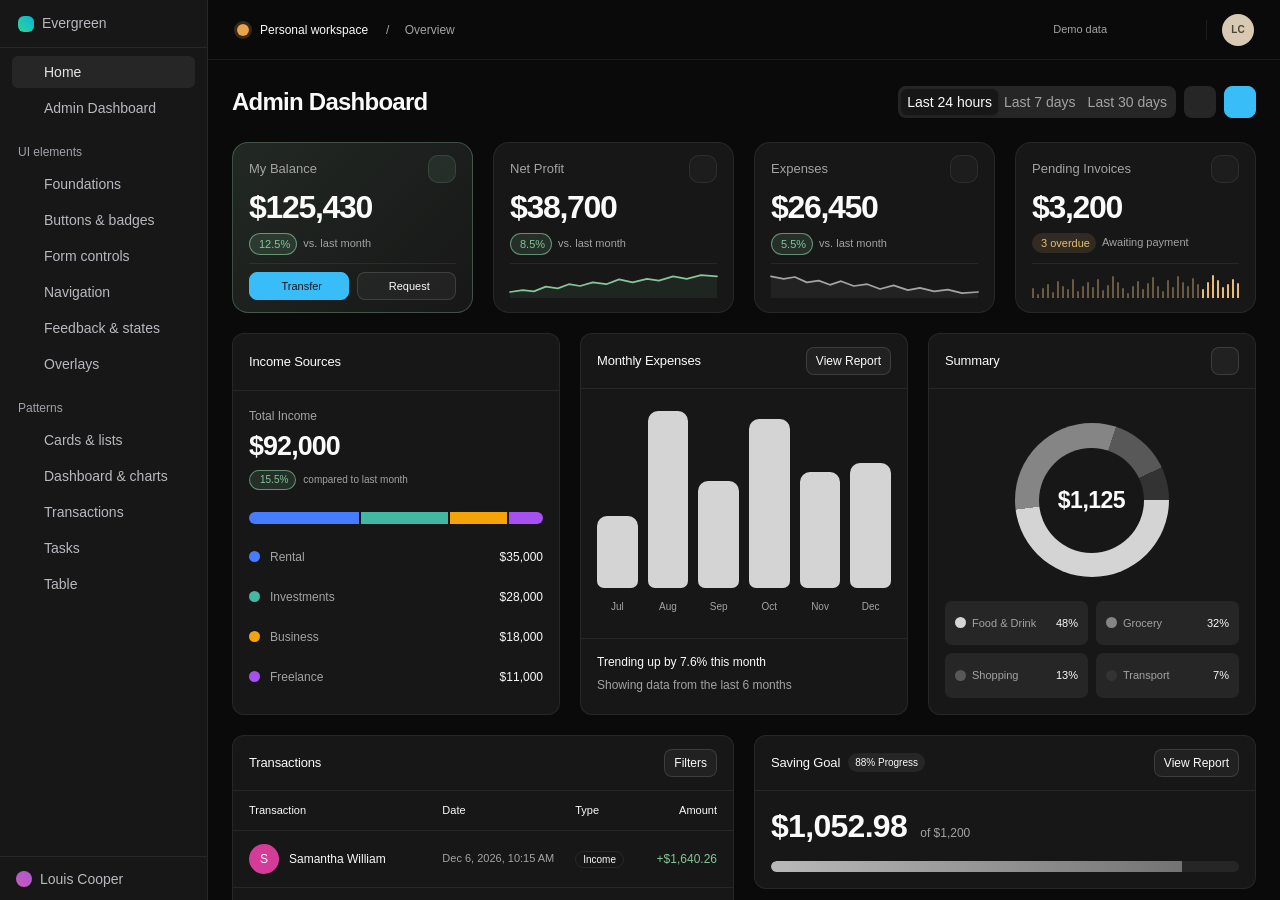
==== commit 224f6324: "feat: Add activity summary section with sales, orders, members, and comments metrics" ====
--- a/index.html
+++ b/index.html
@@ -134,6 +134,24 @@
             </article>
           </div>
         </section>
+        <section class="metric-grid overview-metrics overview-activity" aria-label="Activity summary">
+          <article class="dashboard-panel overview-activity-card" aria-labelledby="sales-label">
+            <span class="overview-activity-icon text-primary" aria-hidden="true"><i class="fa-light fa-dollar-sign"></i></span>
+            <div><h2 id="sales-label"><span>132</span> Sales</h2><p>12 awaiting payment</p></div>
+          </article>
+          <article class="dashboard-panel overview-activity-card" aria-labelledby="orders-label">
+            <span class="overview-activity-icon text-success" aria-hidden="true"><i class="fa-light fa-cart-shopping"></i></span>
+            <div><h2 id="orders-label"><span>78</span> Orders</h2><p>32 shipped</p></div>
+          </article>
+          <article class="dashboard-panel overview-activity-card" aria-labelledby="members-label">
+            <span class="overview-activity-icon text-danger" aria-hidden="true"><i class="fa-light fa-user"></i></span>
+            <div><h2 id="members-label"><span>1,352</span> Members</h2><p>163 joined today</p></div>
+          </article>
+          <article class="dashboard-panel overview-activity-card" aria-labelledby="comments-label">
+            <span class="overview-activity-icon text-warning" aria-hidden="true"><i class="fa-light fa-comment-lines"></i></span>
+            <div><h2 id="comments-label"><span>132</span> Comments</h2><p>16 awaiting review</p></div>
+          </article>
+        </section>
         <div class="dashboard-endnote"><span><span class="status-dot"></span> Amounts in USD unless noted</span><span>Sample data for preview · No bank connected</span></div>
       </div>
     </main>
--- a/style.css
+++ b/style.css
@@ -1,15 +1,15 @@
-/* shadcn/ui Nova components with the Zinc theme. */
+/* shadcn/ui Nova components with Zinc surfaces and sky-blue primary colors. */
 :root, [data-bs-theme="dark"] {
   --background: #0a0a0a; --surface: #171717; --surface-raised: #262626; --line: #ffffff12; --muted: #a1a1aa; --ink: #fafafa;
-  --primary: #e4e4e7; --primary-foreground: #18181b; --ring: #71717a; --destructive: oklch(.704 .191 22.216);
+  --primary: #38bdf8; --primary-foreground: #18181b; --ring: var(--primary); --destructive: oklch(.704 .191 22.216);
   --input: #ffffff26; --input-bg: color-mix(in srgb, var(--input) 30%, transparent); --input-disabled-bg: color-mix(in srgb, var(--input) 80%, transparent); --input-error-border: color-mix(in srgb, var(--destructive) 50%, transparent); --input-error-ring: 0 0 0 3px color-mix(in srgb, var(--destructive) 40%, transparent);
   --positive: #78c5aa; --negative: var(--destructive); --warning: #e9bb76;
   --outline-bg: var(--input-bg); --danger-bg: color-mix(in srgb, var(--destructive) 20%, transparent); --danger-hover-bg: color-mix(in srgb, var(--destructive) 30%, transparent);
   --chart-1: #d4d4d8; --chart-2: #71717a; --chart-3: #52525b; --chart-4: #3f3f46; --chart-5: #27272a;
   --radius: 8px; --control-radius: 8px; --shadow-sm: 0 1px 3px #0000001a, 0 1px 2px #0000001a; --shadow-md: 0 4px 6px -1px #0000001a, 0 2px 4px -2px #0000001a;
   --bs-body-bg: var(--background); --bs-body-color: var(--ink); --bs-border-color: var(--line);
-  --bs-secondary-bg: var(--surface); --bs-secondary-color: var(--muted); --bs-tertiary-bg: var(--surface-raised); --bs-primary: var(--primary); --bs-primary-rgb: 228, 228, 231;
-  --bs-link-color: #b8b8c0; --bs-link-hover-color: var(--primary); --bs-link-color-rgb: 184, 184, 192; --bs-link-hover-color-rgb: 228, 228, 231;
+  --bs-secondary-bg: var(--surface); --bs-secondary-color: var(--muted); --bs-tertiary-bg: var(--surface-raised); --bs-primary: var(--primary); --bs-primary-rgb: 56, 189, 248;
+  --bs-link-color: #b8b8c0; --bs-link-hover-color: var(--primary); --bs-link-color-rgb: 184, 184, 192; --bs-link-hover-color-rgb: 56, 189, 248;
   --sidebar-bg: var(--surface); --sidebar-ink: var(--bs-link-color); --sidebar-hover: var(--surface-raised); --sidebar-active: var(--surface-raised); --sidebar-highlight: #e4e4e7; --selection: color-mix(in srgb, var(--surface-raised) 50%, transparent);
   --accent: var(--primary);
   --motion-control: 150ms; --motion-enter: 100ms; --motion-exit: 100ms;
@@ -21,11 +21,11 @@
 }
 [data-bs-theme="light"] {
   --background: #ffffff; --surface: #ffffff; --surface-raised: #f4f4f5; --line: #e4e4e7; --muted: #71717a; --ink: #09090b;
-  --primary: #18181b; --primary-foreground: #fafafa; --ring: #a1a1aa; --destructive: oklch(.577 .245 27.325);
+  --primary: #0369a1; --primary-foreground: #fafafa; --ring: var(--primary); --destructive: oklch(.577 .245 27.325);
   --input: #e4e4e7; --input-bg: transparent; --input-disabled-bg: color-mix(in srgb, var(--input) 50%, transparent); --input-error-border: var(--destructive); --input-error-ring: 0 0 0 3px color-mix(in srgb, var(--destructive) 20%, transparent);
   --positive: #237d5d; --negative: var(--destructive); --warning: #906011;
   --outline-bg: var(--background); --danger-bg: color-mix(in srgb, var(--destructive) 10%, transparent); --danger-hover-bg: color-mix(in srgb, var(--destructive) 20%, transparent);
-  --bs-primary-rgb: 24, 24, 27; --bs-link-color: var(--ink); --bs-link-hover-color: var(--muted); --bs-link-color-rgb: 9, 9, 11; --bs-link-hover-color-rgb: 113, 113, 122;
+  --bs-primary-rgb: 3, 105, 161; --bs-link-color: var(--ink); --bs-link-hover-color: var(--muted); --bs-link-color-rgb: 9, 9, 11; --bs-link-hover-color-rgb: 113, 113, 122;
   --sidebar-bg: #fafafa; --sidebar-ink: var(--ink); --sidebar-hover: #f4f4f5; --sidebar-active: #f4f4f5; --sidebar-highlight: #09090b;
   color-scheme: light;
 }
@@ -129,14 +129,14 @@
   --bs-btn-active-color: var(--bs-btn-hover-color); --bs-btn-active-bg: var(--bs-btn-hover-bg); --bs-btn-active-border-color: var(--bs-btn-hover-border-color);
   --bs-btn-disabled-color: var(--bs-btn-color); --bs-btn-disabled-bg: var(--bs-btn-bg); --bs-btn-disabled-border-color: var(--bs-btn-border-color);
 }
-.btn-primary {
-  --bs-btn-color: var(--primary-foreground); --bs-btn-bg: var(--primary); --bs-btn-border-color: var(--primary);
-  --bs-btn-hover-color: var(--primary-foreground); --bs-btn-hover-bg: color-mix(in srgb, var(--primary) 80%, transparent); --bs-btn-hover-border-color: var(--bs-btn-hover-bg);
-}
 .btn { display: inline-flex; align-items: center; justify-content: center; gap: 6px; height: 32px; line-height: 20px; white-space: nowrap; padding: 5px 10px; font-weight: 500; box-shadow: none; }
 .btn > i { font-size: 16px; }
 .btn:not(:disabled):active { translate: 0 1px; }
 .icon-button { --bs-btn-color: var(--muted); width: 32px; height: 32px; padding: 6px; box-shadow: none; }
+.btn-primary, .overview-primary {
+  --bs-btn-color: var(--primary-foreground); --bs-btn-bg: var(--primary); --bs-btn-border-color: var(--primary);
+  --bs-btn-hover-color: var(--primary-foreground); --bs-btn-hover-bg: color-mix(in srgb, var(--primary) 80%, transparent); --bs-btn-hover-border-color: var(--bs-btn-hover-bg);
+}
 .mobile-menu { display: none; }
 .btn-surface { --bs-btn-color: var(--ink); --bs-btn-bg: var(--outline-bg); --bs-btn-border-color: var(--input); --bs-btn-hover-border-color: var(--input); }
 .form-control, .form-select { background-color: var(--input-bg); border-color: var(--input); color: var(--ink); font-size: 14px; line-height: 20px; min-width: 0; min-height: 32px; padding: 4px 10px; border-radius: var(--radius); box-shadow: none; }
@@ -481,7 +481,7 @@
 .metric-grid > .example-code { grid-column: 1 / -1; }
 
 /* Admin dashboard content. The sidebar uses the shared shell above. */
-.overview-page { --overview-blue: #3288d1; --overview-chart-1: #d4d4d4; --overview-chart-2: #858585; --overview-chart-3: #585858; --overview-chart-4: #333; background: var(--background); color: var(--ink); }
+.overview-page { --overview-blue: var(--primary); --overview-chart-1: #d4d4d4; --overview-chart-2: #858585; --overview-chart-3: #585858; --overview-chart-4: #333; background: var(--background); color: var(--ink); }
 [data-bs-theme="dark"] .overview-page { --input: #ffffff20; --muted: #a3a3a3; --positive: #83c69a; --negative: #e68a8a; }
 [data-bs-theme="light"] .overview-page { --overview-chart-1: #353535; --overview-chart-2: #737373; --overview-chart-3: #a3a3a3; --overview-chart-4: #d4d4d4; }
 .overview-page .topbar { height: 60px; min-height: 60px; }
@@ -499,8 +499,14 @@
 .overview-page .dashboard-heading h1 { font-size: 24px; font-weight: 600; letter-spacing: -.75px; margin: 0; }
 .overview-page .date-range-control { flex-wrap: wrap; }
 .overview-page .date-range-trigger { font-size: 12px; }
-.overview-primary { --bs-btn-color: #fff; --bs-btn-bg: var(--overview-blue); --bs-btn-border-color: var(--overview-blue); --bs-btn-hover-color: #fff; --bs-btn-hover-bg: #2778bd; --bs-btn-hover-border-color: #2778bd; }
 .overview-metrics { gap: 20px; margin-bottom: 20px; }
+.overview-activity { margin-top: 20px; margin-bottom: 0; }
+.overview-activity-card { display: flex; align-items: center; gap: 12px; padding: 16px; }
+.overview-activity-icon { display: inline-flex; align-items: center; justify-content: center; flex-shrink: 0; width: 44px; height: 44px; border-radius: var(--radius); background: color-mix(in srgb, currentColor 12%, transparent); font-size: 22px; }
+.overview-activity-card > div { min-width: 0; }
+.overview-activity-card h2 { margin: 0 0 4px; font-size: 14px; line-height: 1.5; font-weight: 500; }
+.overview-activity-card h2 span { font-weight: 600; font-variant-numeric: tabular-nums; }
+.overview-activity-card p { margin: 0; color: var(--muted); font-size: 12px; }
 .overview-page .panel-header { padding: 12px 16px; min-height: 55px; border-bottom: 1px solid var(--line); gap: 6px; flex-wrap: nowrap; }
 .overview-page .panel-header h2 { font-size: 13px; font-weight: 500; letter-spacing: -.15px; margin: 0; }
 .overview-page .panel-header h2 > i { color: var(--muted); font-size: 12px; margin-left: 4px; }
@@ -528,7 +534,6 @@
 .overview-metric-actions { gap: 8px; }
 .overview-metric-actions .btn { flex: 1; font-size: 11px; height: 28px; padding: 3px 8px; }
 .overview-metric-actions .btn i { font-size: 12px; }
-.overview-metric-highlight .overview-primary { --bs-btn-bg: var(--positive); --bs-btn-border-color: var(--positive); --bs-btn-color: var(--background); --bs-btn-hover-bg: color-mix(in srgb, var(--positive) 85%, var(--ink)); --bs-btn-hover-border-color: var(--bs-btn-hover-bg); --bs-btn-hover-color: var(--background); }
 .overview-sparkline { display: block; height: 24px; width: 100%; overflow: visible; color: var(--positive); }
 .overview-sparkline path { fill: none; stroke: currentColor; stroke-width: 1.75; stroke-linejoin: round; stroke-linecap: round; vector-effect: non-scaling-stroke; }
 .overview-sparkline .overview-sparkline-area { fill: currentColor; fill-opacity: .08; stroke: none; }
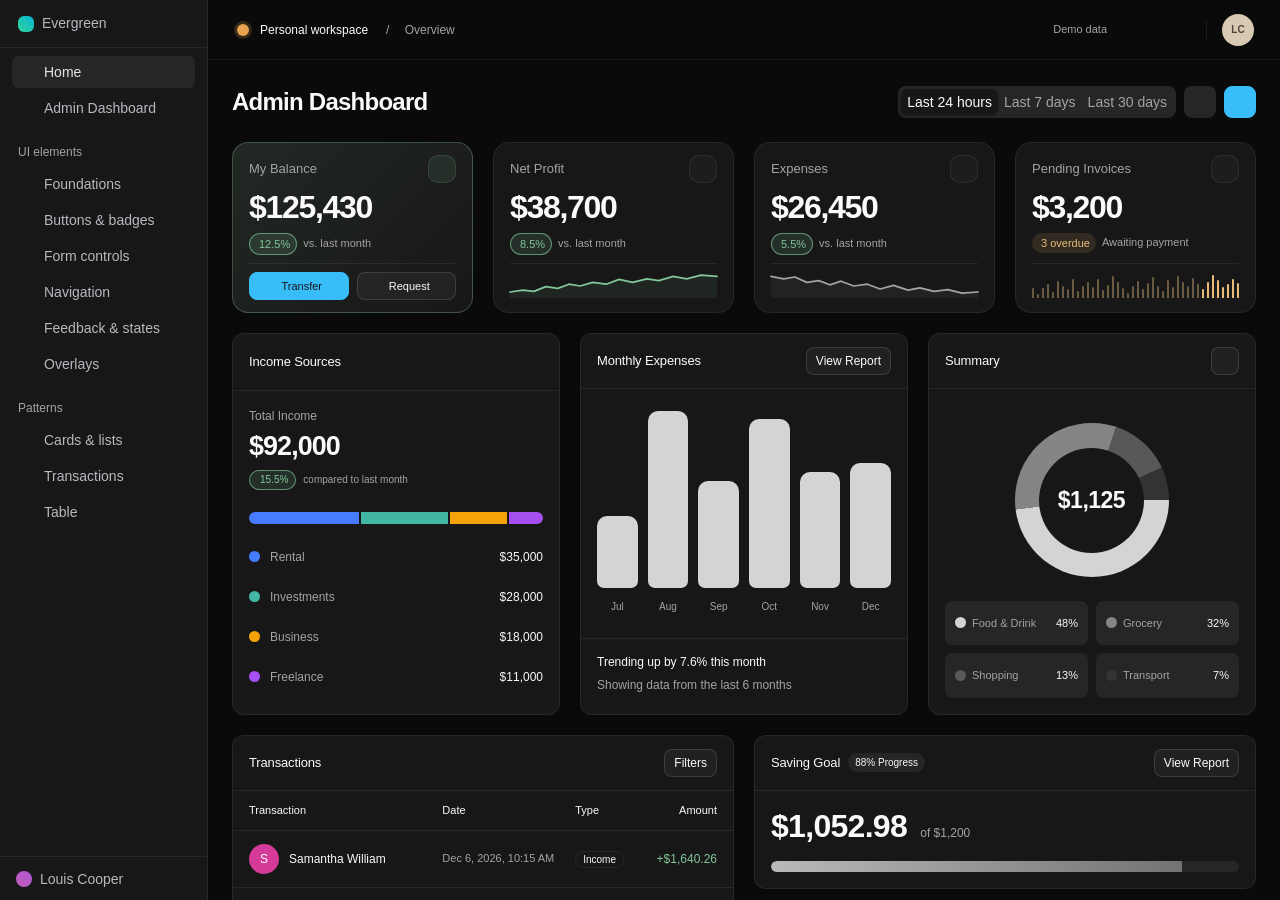
==== commit 60eb6d4c: "Refactor CSS styles for dashboard components and improve responsiveness - Removed unnecessary styles" ====
--- a/index.html
+++ b/index.html
@@ -9,7 +9,7 @@
   <title>Admin Dashboard · Evergreen</title>
   <link rel="stylesheet" href="https://cdn.jsdelivr.net/npm/bootstrap@5.3.8/dist/css/bootstrap.min.css">
   <link rel="stylesheet" href="https://mzgs.github.io/fa7/css/all.css">
-  <link rel="stylesheet" href="style.css?v=6">
+  <link rel="stylesheet" href="style.css?v=8">
 </head>
 <body class="sidebar-expanded dashboard-page" data-sidebar-layout>
   <a class="visually-hidden-focusable skip-link" href="#main">Skip to dashboard</a>
@@ -29,7 +29,7 @@
       <section class="sidebar-group">
         <button class="sidebar-group-title" data-bs-toggle="collapse" data-bs-target="#pattern-links" aria-expanded="true" aria-controls="pattern-links">Patterns <i class="fa-light fa-chevron-down" aria-hidden="true"></i></button>
         <div class="collapse show" id="pattern-links"><div class="sidebar-links">
-          <a class="rail-button" title="Cards & lists" aria-label="Cards & lists" href="#cards"><i class="fa-light fa-layer-group" aria-hidden="true"></i><span>Cards & lists</span></a><a class="rail-button" title="Dashboard & charts" aria-label="Dashboard & charts" href="#data-examples"><i class="fa-light fa-chart-line" aria-hidden="true"></i><span>Dashboard & charts</span></a><a class="rail-button" title="Transactions" aria-label="Transactions" href="#transactions"><i class="fa-light fa-arrows-rotate" aria-hidden="true"></i><span>Transactions</span></a><a class="rail-button" title="Tasks" aria-label="Tasks" href="#tasks"><i class="fa-light fa-square-check" aria-hidden="true"></i><span>Tasks</span></a><a class="rail-button" title="Table" aria-label="Table" href="#generic-table"><i class="fa-light fa-table" aria-hidden="true"></i><span>Table</span></a>
+          <a class="rail-button" title="Cards & lists" aria-label="Cards & lists" href="#cards"><i class="fa-light fa-layer-group" aria-hidden="true"></i><span>Cards & lists</span></a><a class="rail-button" title="Transactions" aria-label="Transactions" href="#transactions"><i class="fa-light fa-arrows-rotate" aria-hidden="true"></i><span>Transactions</span></a><a class="rail-button" title="Table" aria-label="Table" href="#generic-table"><i class="fa-light fa-table" aria-hidden="true"></i><span>Table</span></a>
         </div></div>
       </section>
     </nav>
@@ -101,8 +101,10 @@
           <div class="overview-insights-heading"><h2 id="insights-title">More insights</h2><span class="overview-muted">Your monthly snapshot</span></div>
           <div class="metric-grid overview-metrics">
             <article class="dashboard-panel overview-insight overview-insight-comparison" aria-labelledby="profit-try-title">
-              <div class="overview-comparison-main">
+              <div class="overview-insight-top">
                 <h3 id="profit-try-title">Total profit (TRY)</h3>
+              </div>
+              <div class="overview-comparison-body">
                 <p class="overview-insight-value overview-comparison-value">₺2,693.11</p>
                 <span class="overview-metric-icon overview-comparison-icon" aria-hidden="true"><i class="fa-light fa-arrow-trend-up"></i></span>
               </div>
@@ -152,17 +154,121 @@
             <div><h2 id="comments-label"><span>132</span> Comments</h2><p>16 awaiting review</p></div>
           </article>
         </section>
+        <section id="ui-elements" aria-labelledby="ui-elements-title">
+          <div class="section-heading"><div><h2 id="ui-elements-title">UI elements</h2><p>Reusable components and interactive examples.</p></div></div>
+        <section id="foundations" class="showcase-section" aria-labelledby="foundations-title">
+          <div class="section-heading"><div><div class="eyebrow">01 / UI collection</div><h2 id="foundations-title">Foundations</h2><p>The building blocks of a consistent interface.</p></div><a class="back-to-top" href="#home" aria-label="Back to top">↑ Top</a></div>
+          <div class="component-grid"><article class="dashboard-panel"><div class="panel-header"><h3>Typography</h3></div><div class="panel-body"><div class="type-sample"><span class="sample-caption">Display</span><div class="type-display">Make it clear.</div></div><div class="type-sample"><span class="sample-caption">Heading</span><h4 class="type-heading">A place for every detail</h4></div><div class="type-sample"><span class="sample-caption">Body &amp; muted text</span><p>Use a consistent type scale to bring structure to your interface.</p><p class="text-body-secondary">Supporting text keeps the focus on what matters.</p></div><div class="component-group"><a href="#navigation">Text link</a><code>inline code</code><kbd>⌘ K</kbd></div></div>
+</article><article class="dashboard-panel"><div class="panel-header"><h3>Colors &amp; surfaces</h3></div><div class="panel-body"><div class="swatch-grid"><div><span style="background:var(--background)"></span>Background</div><div><span class="bg-surface"></span>Surface</div><div><span class="bg-surface-raised"></span>Raised</div><div><span style="background:var(--primary)"></span>Primary</div><div><span style="background:var(--muted)"></span>Muted</div><div><span style="background:var(--positive)"></span>Success</div><div><span style="background:var(--warning)"></span>Warning</div><div><span style="background:var(--negative)"></span>Danger</div><div><span style="background:var(--line)"></span>Border</div></div><p class="panel-subtitle mt-3">Switch the theme in the top bar to preview both palettes.</p></div>
+</article><article class="dashboard-panel"><div class="panel-header"><h3>Icons &amp; avatars</h3></div><div class="panel-body"><div class="icon-samples" aria-label="Sample icons"><i class="fa-light fa-house" aria-hidden="true"></i><i class="fa-light fa-magnifying-glass" aria-hidden="true"></i><i class="fa-light fa-bell" aria-hidden="true"></i><i class="fa-light fa-calendar" aria-hidden="true"></i><i class="fa-light fa-heart" aria-hidden="true"></i><i class="fa-light fa-gear" aria-hidden="true"></i></div><p class="component-label">Avatar sizes</p><div class="component-group"><span class="initial-avatar purple avatar-small">LC</span><span class="initial-avatar blue">JD</span><span class="initial-avatar green avatar-large">AK</span><span class="avatar-fallback" aria-label="Anonymous user"><i class="fa-light fa-user" aria-hidden="true"></i></span></div><p class="component-label">Avatar group</p><div class="avatar-stack" aria-label="Three team members and five more"><span class="initial-avatar purple">LC</span><span class="initial-avatar blue">JD</span><span class="initial-avatar green">AK</span><span class="initial-avatar">+5</span></div></div>
+</article></div>
+        </section>
+        <section id="buttons" class="showcase-section showcase-buttons" aria-labelledby="buttons-title">
+          <div class="section-heading"><div><div class="eyebrow">02 / UI collection</div><h2 id="buttons-title">Buttons & badges</h2><p>Action variants, sizes, icon buttons, and status labels.</p></div><a class="back-to-top" href="#home" aria-label="Back to top">↑ Top</a></div>
+          <div class="component-grid"><section class="dashboard-panel" aria-labelledby="actions-title"><div class="panel-header"><h3 id="actions-title">Buttons &amp; status</h3></div><div class="panel-body"><p class="component-label">Actions</p><div class="component-group"><button class="btn btn-primary" data-notify="Changes saved successfully."><i class="fa-light fa-check" aria-hidden="true"></i> Save changes</button><button class="btn btn-surface" data-bs-toggle="modal" data-bs-target="#transaction-modal">Outline</button><button class="btn btn-secondary" data-notify="Changes saved successfully.">Secondary</button><button class="btn btn-ghost" data-notify="Your dashboard is up to date.">Ghost</button><button class="btn btn-outline-danger" data-bs-toggle="modal" data-bs-target="#reset-modal">Reset tasks</button><button class="btn btn-surface" disabled>Disabled</button><button class="btn btn-primary" disabled><span class="spinner-border spinner-border-sm" aria-hidden="true"></span> Loading</button></div><p class="component-label">Sizes &amp; icon actions</p><div class="component-group"><button class="btn btn-surface btn-sm" data-notify="Small button clicked.">Small</button><button class="btn btn-surface" data-notify="Default button clicked.">Default</button><button class="btn btn-surface btn-lg" data-notify="Large button clicked.">Large</button><button class="btn btn-surface icon-button" aria-label="Add item" data-bs-toggle="modal" data-bs-target="#task-modal"><i class="fa-light fa-plus" aria-hidden="true"></i></button><a class="btn btn-link" href="#forms">Link button</a></div><p class="component-label">Button group</p><div class="btn-group" role="group" aria-label="Example view mode"><input type="radio" class="btn-check" name="demo-view" id="view-list" autocomplete="off" checked><label class="btn btn-surface" for="view-list"><i class="fa-light fa-list" aria-hidden="true"></i> List</label><input type="radio" class="btn-check" name="demo-view" id="view-grid" autocomplete="off"><label class="btn btn-surface" for="view-grid"><i class="fa-light fa-grid-2" aria-hidden="true"></i> Grid</label><input type="radio" class="btn-check" name="demo-view" id="view-board" autocomplete="off"><label class="btn btn-surface" for="view-board"><i class="fa-light fa-columns-3" aria-hidden="true"></i> Board</label></div><p class="component-label">Badges · semantic states</p><div class="component-group"><span class="status-badge">Paid</span><span class="status-badge pending">Pending</span><span class="status-badge failed">Failed</span><span class="status-badge neutral">Draft</span></div></div>
+</section></div>
+        </section>
+        <section id="forms" class="showcase-section" aria-labelledby="forms-title">
+          <div class="section-heading"><div><div class="eyebrow">03 / UI collection</div><h2 id="forms-title">Form controls</h2><p>Common inputs with default, disabled, read-only, and validation states.</p></div><a class="back-to-top" href="#home" aria-label="Back to top">↑ Top</a></div>
+          <div class="component-grid"><section id="billing" class="dashboard-panel" aria-labelledby="preferences-title"><div class="panel-header"><h3 id="preferences-title">Form controls</h3></div><form class="panel-body" id="preferences-form"><div class="mb-3"><label for="workspace-name" class="form-label">Workspace name</label><input id="workspace-name" name="workspace" class="form-control" value="Evergreen" maxlength="40" required></div><div class="row g-2 mb-3"><div class="col-6"><label for="digest-frequency" class="form-label">Email digest</label><select id="digest-frequency" class="form-select"><option>Weekly</option><option>Daily</option><option>Monthly</option></select></div><div class="col-6"><label for="review-date" class="form-label">Review date</label><input id="review-date" type="date" class="form-control" value="2026-10-08" required></div></div><div class="form-check form-switch mb-2"><input class="form-check-input" type="checkbox" role="switch" id="email-notifications" checked><label class="form-check-label small" for="email-notifications">Email notifications</label></div><div class="form-check mb-3"><input class="form-check-input" type="checkbox" id="weekly-report" checked><label class="form-check-label small" for="weekly-report">Include the weekly report</label></div><button class="btn btn-surface" type="submit">Save preferences</button><span id="preferences-status" class="visually-hidden" role="status"></span></form>
+</section><article class="dashboard-panel"><div class="panel-header"><h3>Inputs &amp; selections</h3></div><div class="panel-body"><div class="mb-3"><label for="demo-search" class="form-label">Search</label><div class="input-group"><span class="input-group-text"><i class="fa-light fa-magnifying-glass" aria-hidden="true"></i></span><input id="demo-search" name="search" type="search" class="form-control" placeholder="Search…"></div></div><div class="mb-3"><label for="demo-select" class="form-label">Select</label><select id="demo-select" class="form-select"><option value="" disabled selected>Select a team</option><option value="design">Design</option><option value="engineering">Engineering</option><option value="marketing">Marketing</option><option value="operations">Operations</option></select></div><div class="mb-3"><label for="demo-email" class="form-label">Input group</label><div class="input-group"><span class="input-group-text">@</span><input id="demo-email" type="email" class="form-control" placeholder="you@example.com"></div></div><div class="mb-3"><label for="demo-notes" class="form-label">Textarea</label><textarea id="demo-notes" class="form-control" rows="3" placeholder="Write a short description…"></textarea></div><fieldset><legend class="form-label">Radio group</legend><div class="component-group"><div class="form-check"><input id="plan-starter" class="form-check-input" type="radio" name="demo-plan" checked><label class="form-check-label" for="plan-starter">Starter</label></div><div class="form-check"><input id="plan-pro" class="form-check-input" type="radio" name="demo-plan"><label class="form-check-label" for="plan-pro">Pro</label></div><div class="form-check"><input id="plan-disabled" class="form-check-input" type="radio" name="demo-plan" disabled><label class="form-check-label" for="plan-disabled">Unavailable</label></div></div></fieldset><div class="mt-3"><label for="demo-range" class="form-label">Range <output id="range-value" for="demo-range" data-suffix="%">50%</output></label><input id="demo-range" class="form-range" type="range" min="0" max="100" value="50"></div></div>
+</article><article class="dashboard-panel"><div class="panel-header"><h3>Input states &amp; native controls</h3></div><div class="panel-body"><div class="mb-3"><label class="form-label" for="demo-valid">Success</label><input id="demo-valid" class="form-control is-valid" value="evergreen" aria-describedby="valid-hint"><div class="valid-feedback" id="valid-hint">This workspace name is available.</div></div><div class="mb-3"><label class="form-label" for="demo-invalid">Error</label><input id="demo-invalid" class="form-control is-invalid" value="invalid-email" aria-invalid="true" aria-describedby="invalid-hint"><div class="invalid-feedback" id="invalid-hint">Enter a valid email address.</div></div><div class="row g-2 mb-3"><div class="col-6"><label class="form-label" for="demo-disabled">Disabled</label><input id="demo-disabled" class="form-control" value="Unavailable" disabled></div><div class="col-6"><label class="form-label" for="demo-readonly">Read only</label><input id="demo-readonly" class="form-control" value="INV-1048" readonly></div></div><div class="mb-3"><label class="form-label" for="demo-file">File upload</label><input id="demo-file" class="form-control" type="file"></div><div class="row g-2"><div class="col-8"><label class="form-label" for="demo-time">Time</label><input id="demo-time" class="form-control" type="time" value="09:30"></div><div class="col-4"><label class="form-label" for="demo-color">Color</label><input id="demo-color" class="form-control form-control-color" type="color" value="#65bda2"></div></div></div>
+</article><article class="dashboard-panel"><div class="panel-header"><h3>Floating labels &amp; suggestions</h3></div><div class="panel-body"><div class="form-floating mb-3"><input id="floating-email" type="email" class="form-control" placeholder="name@example.com"><label for="floating-email">Email address</label></div><div class="form-floating mb-3"><input id="demo-password" type="password" class="form-control" placeholder="Password" autocomplete="new-password"><label for="demo-password">Password</label></div><label class="form-label" for="demo-city">Autocomplete suggestions</label><input id="demo-city" class="form-control" list="city-options" placeholder="Choose or type a city"><datalist id="city-options"><option value="Istanbul"><option value="London"><option value="New York"><option value="Tokyo"></datalist><p class="panel-subtitle mt-2">Type to filter the native suggestions.</p></div>
+</article><article class="dashboard-panel"><div class="panel-header"><h3>Multiple selection &amp; numbers</h3></div><div class="panel-body"><div class="mb-3"><label for="demo-multiple" class="form-label">Multiple select</label><select id="demo-multiple" class="form-select" multiple size="4" aria-describedby="multiple-hint"><option selected>Design</option><option>Engineering</option><option>Marketing</option><option>Operations</option></select><p class="panel-subtitle mt-2" id="multiple-hint">Hold Command or Control to select multiple teams.</p></div><div class="row g-2"><div class="col-6"><label for="demo-quantity" class="form-label">Quantity</label><input id="demo-quantity" type="number" class="form-control" min="1" max="100" value="3"></div><div class="col-6"><label for="demo-url" class="form-label">Website</label><input id="demo-url" type="url" class="form-control" placeholder="https://example.com"></div></div></div>
+</article><article class="dashboard-panel"><div class="panel-header"><h3>Checkboxes &amp; switches</h3></div><div class="panel-body"><fieldset class="mb-4"><legend class="form-label">Checkbox states</legend><div class="form-check mb-2"><input id="demo-check-default" type="checkbox" class="form-check-input"><label for="demo-check-default" class="form-check-label">Unchecked</label></div><div class="form-check mb-2"><input id="demo-check-checked" type="checkbox" class="form-check-input" checked><label for="demo-check-checked" class="form-check-label">Checked</label></div><div class="form-check mb-2"><input id="demo-check-mixed" data-indeterminate type="checkbox" class="form-check-input"><label for="demo-check-mixed" class="form-check-label">Indeterminate</label></div><div class="form-check"><input id="demo-check-disabled" type="checkbox" class="form-check-input" disabled><label for="demo-check-disabled" class="form-check-label">Disabled</label></div></fieldset><fieldset><legend class="form-label">Switch states</legend><div class="form-check form-switch mb-2"><input id="demo-switch-off" type="checkbox" role="switch" class="form-check-input"><label for="demo-switch-off" class="form-check-label">Off</label></div><div class="form-check form-switch mb-2"><input id="demo-switch-on" type="checkbox" role="switch" class="form-check-input" checked><label for="demo-switch-on" class="form-check-label">On</label></div><div class="form-check form-switch"><input id="demo-switch-disabled" type="checkbox" role="switch" class="form-check-input" disabled><label for="demo-switch-disabled" class="form-check-label">Disabled</label></div></fieldset></div>
+</article><article class="dashboard-panel"><div class="panel-header"><h3>Date range</h3></div><div class="panel-body"><p class="panel-subtitle mb-3">Select dates with an independent calendar picker.</p><div class="date-range-control" data-date-range>
+              <button type="button" class="btn btn-secondary date-range-trigger"><i class="fa-light fa-calendar" aria-hidden="true"></i><span data-date-label>Choose dates</span></button>
+              <input type="hidden" name="start_date" data-date-start><input type="hidden" name="end_date" data-date-end><span class="visually-hidden" data-date-status role="status"></span>
+            </div></div>
+</article></div>
+        </section>
+        <section id="navigation" class="showcase-section" aria-labelledby="navigation-title">
+          <div class="section-heading"><div><div class="eyebrow">04 / UI collection</div><h2 id="navigation-title">Navigation</h2><p>Help people move through content and find the right action.</p></div><a class="back-to-top" href="#home" aria-label="Back to top">↑ Top</a></div>
+          <div class="component-grid"><section class="dashboard-panel" aria-labelledby="tabs-title"><div class="panel-header"><h3 id="tabs-title">Tabs &amp; team</h3></div><div class="panel-body"><ul class="nav nav-tabs" role="tablist"><li class="nav-item" role="presentation"><button class="nav-link active" id="team-tab" data-bs-toggle="tab" data-bs-target="#team-pane" type="button" role="tab" aria-controls="team-pane" aria-selected="true">Team</button></li><li class="nav-item" role="presentation"><button class="nav-link" id="details-tab" data-bs-toggle="tab" data-bs-target="#details-pane" type="button" role="tab" aria-controls="details-pane" aria-selected="false">Details</button></li></ul><div class="tab-content pt-3"><div class="tab-pane fade show active" id="team-pane" role="tabpanel" aria-labelledby="team-tab" tabindex="0"><div class="team-row"><span class="initial-avatar purple">LC</span><span>Louis Cooper<br><small class="text-body-secondary">Workspace owner</small></span><span class="status-badge">Online</span></div><div class="team-row"><span class="initial-avatar green">AK</span><span>Ava Kim<br><small class="text-body-secondary">Marketing</small></span><span class="status-badge">Online</span></div><div class="team-row"><span class="initial-avatar blue">JD</span><span>James Davis<br><small class="text-body-secondary">Operations</small></span><span class="status-badge neutral">Away</span></div></div><div class="tab-pane fade" id="details-pane" role="tabpanel" aria-labelledby="details-tab" tabindex="0"><p>Evergreen brings your customers, payments, and daily work into one workspace.</p><div class="source-row"><span>Plan</span><strong>Business</strong></div><div class="source-row"><span>Team members</span><strong>12 of 20 seats</strong></div><div class="source-row"><span>Storage used</span><strong>6.4 GB of 10 GB</strong></div><div class="progress mt-3" role="progressbar" aria-label="Storage used" aria-valuenow="64" aria-valuemin="0" aria-valuemax="100"><div class="progress-bar" style="width:64%"></div></div></div></div></div>
+</section><section id="more" class="dashboard-panel" aria-labelledby="help-title"><div class="panel-header"><h3 id="help-title">Accordion &amp; help</h3></div><div class="panel-body"><div class="accordion" id="help-accordion"><div class="accordion-item"><h4 class="accordion-header"><button class="accordion-button" type="button" data-bs-toggle="collapse" data-bs-target="#help-one" aria-expanded="true" aria-controls="help-one">How do I export a report?</button></h4><div id="help-one" class="accordion-collapse collapse show" data-bs-parent="#help-accordion"><div class="accordion-body">Select Download dashboard report in the dashboard header, or Download report in Quick actions, to save a CSV file.</div></div></div><div class="accordion-item"><h4 class="accordion-header"><button class="accordion-button collapsed" type="button" data-bs-toggle="collapse" data-bs-target="#help-two" aria-expanded="false" aria-controls="help-two">Can I filter transactions?</button></h4><div id="help-two" class="accordion-collapse collapse" data-bs-parent="#help-accordion"><div class="accordion-body">Select Filters above Transactions to search names and choose a transaction type. Download dashboard report exports the matching rows.</div></div></div><div class="accordion-item"><h4 class="accordion-header"><button class="accordion-button collapsed" type="button" data-bs-toggle="collapse" data-bs-target="#help-three" aria-expanded="false" aria-controls="help-three">Are these live business metrics?</button></h4><div id="help-three" class="accordion-collapse collapse" data-bs-parent="#help-accordion"><div class="accordion-body">This theme uses sample data. Transfers, requests, and added wallet cards last for this page session. Your theme and workspace preferences are saved on this browser when storage is available.</div></div></div></div></div>
+</section><article class="dashboard-panel"><div class="panel-header"><h3>Breadcrumbs, menus &amp; pagination</h3></div><div class="panel-body"><p class="component-label">Breadcrumb</p><nav aria-label="Example breadcrumb"><ol class="breadcrumb"><li class="breadcrumb-item"><a href="#home">Home</a></li><li class="breadcrumb-item"><a href="#navigation">Components</a></li><li class="breadcrumb-item active" aria-current="page">Navigation</li></ol></nav><p class="component-label">Dropdown menu</p><div class="dropdown"><button class="btn btn-surface dropdown-toggle" data-bs-toggle="dropdown" aria-expanded="false">Open menu</button><ul class="dropdown-menu"><li><a class="dropdown-item" href="#forms">Edit preferences</a></li><li><button class="dropdown-item" data-bs-toggle="modal" data-bs-target="#account-modal">View profile</button></li><li><hr class="dropdown-divider"></li><li><button class="dropdown-item" data-notify="This is a sample menu action.">Show notification</button></li></ul></div><p class="component-label">Pagination</p><nav aria-label="Example pagination" data-pagination><ul class="pagination demo-pagination mb-0"><li class="page-item disabled"><button class="page-link" data-page="previous" disabled aria-label="Previous example page">‹</button></li><li class="page-item active"><button class="page-link" data-page="1" aria-current="page">1</button></li><li class="page-item"><button class="page-link" data-page="2">2</button></li><li class="page-item"><button class="page-link" data-page="3">3</button></li><li class="page-item"><button class="page-link" data-page="next" aria-label="Next example page">›</button></li></ul><p class="panel-subtitle mt-3" id="demo-page-content" data-page-output aria-live="polite">Page 1 of 3</p></nav></div>
+</article></div>
+        </section>
+        <section id="feedback" class="showcase-section" aria-labelledby="feedback-title">
+          <div class="section-heading"><div><div class="eyebrow">05 / UI collection</div><h2 id="feedback-title">Feedback & states</h2><p>Communicate success, errors, progress, and missing content.</p></div><a class="back-to-top" href="#home" aria-label="Back to top">↑ Top</a></div>
+          <div class="component-grid"><article class="dashboard-panel"><div class="panel-header"><h3>Alerts</h3></div><div class="panel-body"><div class="example-alert success" role="status"><i class="fa-light fa-circle-check" aria-hidden="true"></i><div><strong>Changes saved</strong><p>Your settings are up to date.</p></div></div><div class="example-alert warning" role="status"><i class="fa-light fa-triangle-exclamation" aria-hidden="true"></i><div><strong>Approaching your limit</strong><p>You have used 90% of your storage.</p></div></div><div class="example-alert danger" role="alert"><i class="fa-light fa-circle-exclamation" aria-hidden="true"></i><div><strong>Payment unsuccessful</strong><p>Check your payment details and try again.</p></div></div><div class="example-alert alert alert-dismissible mb-0" role="status"><i class="fa-light fa-circle-info" aria-hidden="true"></i><div><strong>Sample notification</strong><p>Use alerts for helpful, timely context.</p></div><button class="btn-close" type="button" data-bs-dismiss="alert" aria-label="Dismiss sample alert"></button></div></div>
+</article><article class="dashboard-panel"><div class="panel-header"><h3>Loading &amp; skeletons</h3></div><div class="panel-body"><div class="component-group mb-4"><span class="spinner-border spinner-border-sm" role="status"><span class="visually-hidden">Loading example</span></span><span class="text-body-secondary small">Loading your content…</span><span class="spinner-grow spinner-grow-sm" aria-hidden="true"></span></div><div class="skeleton-preview" role="img" aria-label="Skeleton card loading placeholder"><div class="skeleton skeleton-avatar"></div><div class="skeleton-copy"><div class="skeleton"></div><div class="skeleton short"></div></div></div><div class="skeleton mb-2"></div><div class="skeleton short"></div><p class="component-label">Indeterminate progress</p><div class="progress indeterminate-progress" role="progressbar" aria-label="Loading preview"><div class="progress-bar"></div></div></div>
+</article><article class="dashboard-panel"><div class="panel-header"><h3>Empty state</h3></div><div class="panel-body"><div class="example-empty"><span class="empty-icon"><i class="fa-light fa-inbox" aria-hidden="true"></i></span><h4>No projects yet</h4><p>Start with your first project to bring your ideas together.</p><button class="btn btn-primary" data-bs-toggle="modal" data-bs-target="#task-modal"><i class="fa-light fa-plus" aria-hidden="true"></i> Create a task</button></div></div>
+</article></div>
+        </section>
+        <section id="overlays" class="showcase-section" aria-labelledby="overlays-title">
+          <div class="section-heading"><div><div class="eyebrow">06 / UI collection</div><h2 id="overlays-title">Overlays</h2><p>Interactive previews of dialogs, side panels, and contextual help.</p></div><a class="back-to-top" href="#home" aria-label="Back to top">↑ Top</a></div>
+          <div class="component-grid"><article class="dashboard-panel"><div class="panel-header"><h3>Dialogs &amp; confirmations</h3></div><div class="panel-body"><p class="panel-subtitle mb-3">Forms, account details, and a confirmation dialog with a clear next step.</p><div class="component-group"><button class="btn btn-surface" data-bs-toggle="modal" data-bs-target="#transaction-modal">Form dialog</button><button class="btn btn-surface" data-bs-toggle="modal" data-bs-target="#account-modal">Account dialog</button><button class="btn btn-outline-danger" data-bs-toggle="modal" data-bs-target="#reset-modal">Confirmation</button></div></div>
+</article><article class="dashboard-panel"><div class="panel-header"><h3>Sheets &amp; toasts</h3></div><div class="panel-body"><p class="panel-subtitle mb-3">Open a side panel or show a brief notification.</p><div class="component-group"><button class="btn btn-surface" data-bs-toggle="offcanvas" data-bs-target="#notifications" aria-controls="notifications">Open side panel</button><button class="btn btn-surface" data-notify="This is a sample toast notification.">Show toast</button></div></div>
+</article><article class="dashboard-panel"><div class="panel-header"><h3>Tooltips &amp; popovers</h3></div><div class="panel-body"><p class="panel-subtitle mb-3">Hover or focus for a tooltip. Click for a popover.</p><div class="component-group"><button class="btn btn-surface" data-bs-toggle="tooltip" data-bs-title="Extra context for this action.">Hover or focus me</button><button class="btn btn-surface" data-bs-toggle="popover" data-bs-title="A little more detail" data-bs-content="Popovers keep supporting information close to the action." data-bs-trigger="focus">Click for details</button></div></div>
+</article></div>
+        </section>
+        <section id="cards" class="showcase-section" aria-labelledby="cards-title">
+          <div class="section-heading"><div><div class="eyebrow">07 / UI collection</div><h2 id="cards-title">Cards & lists</h2><p>Flexible content containers for everyday admin screens.</p></div><a class="back-to-top" href="#home" aria-label="Back to top">↑ Top</a></div>
+          <div class="component-grid"><section id="workflows" class="dashboard-panel" aria-labelledby="quick-title"><div class="panel-header"><h3 id="quick-title">Quick actions</h3></div><div class="panel-body"><p class="panel-subtitle mb-3">Jump into your most common workflows.</p><div class="d-grid gap-2"><a href="#generic-table" class="btn btn-surface justify-content-between"><span><i class="fa-light fa-table me-2" aria-hidden="true"></i> View table</span><i class="fa-light fa-arrow-up-right" aria-hidden="true"></i></a><button class="btn btn-surface justify-content-between" data-bs-toggle="modal" data-bs-target="#transaction-modal"><span><i class="fa-light fa-receipt me-2" aria-hidden="true"></i> Record a payment</span><i class="fa-light fa-plus" aria-hidden="true"></i></button><button class="btn btn-surface justify-content-between" data-bs-toggle="modal" data-bs-target="#task-modal"><span><i class="fa-light fa-square-check me-2" aria-hidden="true"></i> Create a task</span><i class="fa-light fa-plus" aria-hidden="true"></i></button><button class="btn btn-surface justify-content-between" id="quick-export"><span><i class="fa-light fa-file-chart-column me-2" aria-hidden="true"></i> Download report</span><i class="fa-light fa-arrow-down-to-line" aria-hidden="true"></i></button></div></div>
+</section><section class="dashboard-panel" aria-labelledby="usage-title"><div class="panel-header"><h3 id="usage-title">Usage &amp; progress</h3><span class="status-badge neutral">Business plan</span></div><div class="panel-body"><div class="source-row mt-0"><span>API requests</span><strong>72,400 / 100,000</strong></div><div class="progress mt-2 mb-4" role="progressbar" aria-label="API requests used" aria-valuenow="72.4" aria-valuemin="0" aria-valuemax="100"><div class="progress-bar" style="width:72.4%"></div></div><div class="source-row"><span>Team seats</span><strong>12 / 20</strong></div><div class="progress mt-2 mb-4" role="progressbar" aria-label="Team seats used" aria-valuenow="60" aria-valuemin="0" aria-valuemax="100"><div class="progress-bar bg-success" style="width:60%"></div></div><div class="source-row"><span>Storage</span><strong>6.4 / 10 GB</strong></div><div class="progress mt-2" role="progressbar" aria-label="Storage quota used" aria-valuenow="64" aria-valuemin="0" aria-valuemax="100"><div class="progress-bar bg-warning" style="width:64%"></div></div><p class="panel-subtitle mt-3">Usage resets on November 1, 2026.</p></div>
+</section><article class="dashboard-panel"><div class="panel-header"><h3>List group</h3></div><div class="panel-body"><div class="list-group example-list"><a class="list-group-item list-group-item-action active" href="#foundations"><span><i class="fa-light fa-palette me-2" aria-hidden="true"></i> Foundations</span><span class="count-pill">3</span></a><a class="list-group-item list-group-item-action" href="#forms"><span><i class="fa-light fa-input-text me-2" aria-hidden="true"></i> Form controls</span><span class="count-pill">6</span></a><a class="list-group-item list-group-item-action" href="#feedback"><span><i class="fa-light fa-circle-info me-2" aria-hidden="true"></i> Feedback</span><span class="count-pill">3</span></a><span class="list-group-item disabled" aria-disabled="true">Disabled list item</span></div><p class="component-label">Composition</p><p class="panel-subtitle">Cards combine a heading, supporting content, and optional actions.</p></div>
+</article><article class="dashboard-panel example-project"><div class="panel-header"><h3>Project card</h3><span class="status-badge">In progress</span></div><div class="panel-body"><div class="project-cover" aria-hidden="true"><i class="fa-light fa-layer-group"></i></div><h4>Website redesign</h4><p class="panel-subtitle">A clear card layout with a cover, description, members, and footer actions.</p><div class="avatar-stack mt-3" aria-label="Louis Cooper and Ava Kim"><span class="initial-avatar purple">LC</span><span class="initial-avatar green">AK</span></div></div><div class="panel-footer"><span>Updated today</span><button class="btn btn-surface" data-bs-toggle="modal" data-bs-target="#task-modal">Add task</button></div>
+</article><article class="dashboard-panel"><div class="panel-header"><h3>Carousel</h3></div><div class="panel-body"><div id="demo-carousel" class="carousel slide" role="region" aria-roledescription="carousel" aria-label="Feature examples"><div class="carousel-inner"><div class="carousel-item active"><div class="carousel-example" role="group" aria-roledescription="slide" aria-label="1 of 3"><i class="fa-light fa-palette" aria-hidden="true"></i><h4>Make it yours</h4><p>Start with a consistent foundation.</p></div></div><div class="carousel-item"><div class="carousel-example" role="group" aria-roledescription="slide" aria-label="2 of 3"><i class="fa-light fa-moon" aria-hidden="true"></i><h4>Light or dark</h4><p>One system, two thoughtful palettes.</p></div></div><div class="carousel-item"><div class="carousel-example" role="group" aria-roledescription="slide" aria-label="3 of 3"><i class="fa-light fa-mobile-screen" aria-hidden="true"></i><h4>Every screen</h4><p>Flexible layouts for desktop and mobile.</p></div></div></div><div class="carousel-example-controls"><button class="btn btn-surface icon-button" data-bs-target="#demo-carousel" data-bs-slide="prev" aria-label="Previous feature"><i class="fa-light fa-chevron-left" aria-hidden="true"></i></button><span class="panel-subtitle">Feature highlights</span><button class="btn btn-surface icon-button" data-bs-target="#demo-carousel" data-bs-slide="next" aria-label="Next feature"><i class="fa-light fa-chevron-right" aria-hidden="true"></i></button></div></div></div>
+</article><article class="dashboard-panel"><div class="panel-header"><h3>Collapsible content</h3></div><div class="panel-body"><p class="panel-subtitle mb-3">Reveal supporting content when it is needed.</p><button class="btn btn-surface" type="button" data-bs-toggle="collapse" data-bs-target="#demo-collapse" aria-expanded="false" aria-controls="demo-collapse">Toggle details <i class="fa-light fa-chevron-down" aria-hidden="true"></i></button><div class="collapse" id="demo-collapse"><div class="collapse-example"><strong>Project details</strong><p class="panel-subtitle mt-2">Collapsible panels keep longer explanations close to the controls they describe.</p></div></div><hr class="my-4"><details class="native-details"><summary>Native disclosure</summary><p class="panel-subtitle mt-3">The browser handles keyboard navigation and open or closed state for this disclosure.</p></details></div>
+</article></div>
+        </section>
+        <section id="generic-table" class="table-section" aria-labelledby="generic-table-title">
+          <div class="section-heading"><div><h2 id="generic-table-title">Table <span class="count-pill">24</span></h2><p>Sample data showcasing a reusable table layout.</p></div></div>
+    <div class="card">
+    <div class="table-container" role="region" aria-label="Table, scroll for more columns" tabindex="0">
+      <table class="ui-table">
+        <caption class="visually-hidden">Sample records demonstrating text, links, numbers, and dates.</caption>
+        <thead><tr><th scope="col" class="number-column">#</th><th scope="col" class="primary-column"><i class="fa-light fa-buildings" aria-hidden="true"></i> Name</th><th scope="col"><i class="fa-light fa-location-dot" aria-hidden="true"></i> Location</th><th scope="col"><i class="fa-light fa-globe" aria-hidden="true"></i> Website</th><th scope="col" class="numeric-cell"><i class="fa-light fa-dollar-sign" aria-hidden="true"></i> Amount</th><th scope="col"><i class="fa-light fa-calendar" aria-hidden="true"></i> Start Date</th></tr></thead>
+        <tbody>
+          <tr><td class="number-column">1</td><td><div class="label-cell"><span class="avatar blue" aria-hidden="true"></span><span>Global Dynamics Corp</span></div></td><td class="text-cell text-body-secondary">San Francisco, US</td><td class="text-cell"><span class="text-link">global.co</span></td><td class="numeric-cell">$109,951.42</td><td class="date-cell">Sep 1, 2026</td></tr>
+          <tr><td class="number-column">2</td><td><div class="label-cell"><span class="avatar coral" aria-hidden="true"></span><span>Innovatech Industries</span></div></td><td class="text-cell text-body-secondary">London, UK</td><td class="text-cell"><span class="text-link">innovatech.co</span></td><td class="numeric-cell">$106,879.62</td><td class="date-cell">Sep 2, 2026</td></tr>
+          <tr><td class="number-column">3</td><td><div class="label-cell"><span class="avatar amber" aria-hidden="true"></span><span>Pioneer Technologies</span></div></td><td class="text-cell text-body-secondary">Berlin, DE</td><td class="text-cell"><span class="text-link">pioneer.co</span></td><td class="numeric-cell">$206,084.47</td><td class="date-cell">Sep 3, 2026</td></tr>
+          <tr><td class="number-column">4</td><td><div class="label-cell"><span class="avatar green" aria-hidden="true"></span><span>Apex Consulting</span></div></td><td class="text-cell text-body-secondary">Tokyo, JP</td><td class="text-cell"><span class="text-link">apex.co</span></td><td class="numeric-cell">$158,548.89</td><td class="date-cell">Sep 4, 2026</td></tr>
+          <tr><td class="number-column">5</td><td><div class="label-cell"><span class="avatar purple" aria-hidden="true"></span><span>Evergreen Logistics</span></div></td><td class="text-cell text-body-secondary">Austin, US</td><td class="text-cell"><span class="text-link">evergreen.co</span></td><td class="numeric-cell">$84,971.59</td><td class="date-cell">Sep 5, 2026</td></tr>
+          <tr><td class="number-column">6</td><td><div class="label-cell"><span class="avatar cyan" aria-hidden="true"></span><span>Crestview Communications</span></div></td><td class="text-cell text-body-secondary">Toronto, CA</td><td class="text-cell"><span class="text-link">crestview.co</span></td><td class="numeric-cell">$73,990.77</td><td class="date-cell">Sep 6, 2026</td></tr>
+          <tr><td class="number-column">7</td><td><div class="label-cell"><span class="avatar blue" aria-hidden="true"></span><span>Legacy Health Solutions</span></div></td><td class="text-cell text-body-secondary">Sydney, AU</td><td class="text-cell"><span class="text-link">legacy.co</span></td><td class="numeric-cell">$236,491.21</td><td class="date-cell">Sep 7, 2026</td></tr>
+          <tr><td class="number-column">8</td><td><div class="label-cell"><span class="avatar coral" aria-hidden="true"></span><span>Frontier Energy Corp</span></div></td><td class="text-cell text-body-secondary">Paris, FR</td><td class="text-cell"><span class="text-link">frontier.co</span></td><td class="numeric-cell">$208,902.56</td><td class="date-cell">Sep 8, 2026</td></tr>
+          <tr><td class="number-column">9</td><td><div class="label-cell"><span class="avatar amber" aria-hidden="true"></span><span>Noble Industries</span></div></td><td class="text-cell text-body-secondary">Singapore, SG</td><td class="text-cell"><span class="text-link">noble.co</span></td><td class="numeric-cell">$96,142.11</td><td class="date-cell">Sep 9, 2026</td></tr>
+          <tr><td class="number-column">10</td><td><div class="label-cell"><span class="avatar green" aria-hidden="true"></span><span>Summit Software Systems</span></div></td><td class="text-cell text-body-secondary">New York, US</td><td class="text-cell"><span class="text-link">summit.co</span></td><td class="numeric-cell">$72,103.20</td><td class="date-cell">Sep 10, 2026</td></tr>
+          <tr class="selected"><td class="number-column">11</td><td><div class="label-cell"><span class="avatar purple" aria-hidden="true"></span><span>Vertex Services</span></div></td><td class="text-cell text-body-secondary">Seattle, US</td><td class="text-cell"><span class="text-link">vertex.co</span></td><td class="numeric-cell">$227,661.10</td><td class="date-cell">Sep 11, 2026</td></tr>
+          <tr><td class="number-column">12</td><td><div class="label-cell"><span class="avatar cyan" aria-hidden="true"></span><span>Quantum Computing</span></div></td><td class="text-cell text-body-secondary">Melbourne, AU</td><td class="text-cell"><span class="text-link">quantum.co</span></td><td class="numeric-cell">$210,853.30</td><td class="date-cell">Sep 12, 2026</td></tr>
+          <tr><td class="number-column">13</td><td><div class="label-cell"><span class="avatar blue" aria-hidden="true"></span><span>Horizon Ventures</span></div></td><td class="text-cell text-body-secondary">Dublin, IE</td><td class="text-cell"><span class="text-link">horizon.co</span></td><td class="numeric-cell">$241,296.12</td><td class="date-cell">Sep 13, 2026</td></tr>
+          <tr><td class="number-column">14</td><td><div class="label-cell"><span class="avatar coral" aria-hidden="true"></span><span>Nexus Tech</span></div></td><td class="text-cell text-body-secondary">Amsterdam, NL</td><td class="text-cell"><span class="text-link">nexus.co</span></td><td class="numeric-cell">$132,892.23</td><td class="date-cell">Sep 14, 2026</td></tr>
+          <tr><td class="number-column">15</td><td><div class="label-cell"><span class="avatar amber" aria-hidden="true"></span><span>Stellar Aerospace</span></div></td><td class="text-cell text-body-secondary">San Francisco, US</td><td class="text-cell"><span class="text-link">stellar.co</span></td><td class="numeric-cell">$60,883.02</td><td class="date-cell">Sep 15, 2026</td></tr>
+          <tr><td class="number-column">16</td><td><div class="label-cell"><span class="avatar green" aria-hidden="true"></span><span>Orion Enterprises</span></div></td><td class="text-cell text-body-secondary">London, UK</td><td class="text-cell"><span class="text-link">orion.co</span></td><td class="numeric-cell">$213,225.34</td><td class="date-cell">Sep 16, 2026</td></tr>
+          <tr><td class="number-column">17</td><td><div class="label-cell"><span class="avatar purple" aria-hidden="true"></span><span>Zenith Corp</span></div></td><td class="text-cell text-body-secondary">Berlin, DE</td><td class="text-cell"><span class="text-link">zenith.co</span></td><td class="numeric-cell">$148,642.23</td><td class="date-cell">Sep 17, 2026</td></tr>
+          <tr><td class="number-column">18</td><td><div class="label-cell"><span class="avatar cyan" aria-hidden="true"></span><span>Aurora Systems</span></div></td><td class="text-cell text-body-secondary">Tokyo, JP</td><td class="text-cell"><span class="text-link">aurora.co</span></td><td class="numeric-cell">$158,957.36</td><td class="date-cell">Sep 18, 2026</td></tr>
+          <tr><td class="number-column">19</td><td><div class="label-cell"><span class="avatar blue" aria-hidden="true"></span><span>Catalyst Innovations</span></div></td><td class="text-cell text-body-secondary">Austin, US</td><td class="text-cell"><span class="text-link">catalyst.co</span></td><td class="numeric-cell">$105,761.75</td><td class="date-cell">Sep 19, 2026</td></tr>
+          <tr><td class="number-column">20</td><td><div class="label-cell"><span class="avatar coral" aria-hidden="true"></span><span>Titan Dynamics</span></div></td><td class="text-cell text-body-secondary">Toronto, CA</td><td class="text-cell"><span class="text-link">titan.co</span></td><td class="numeric-cell">$191,706.61</td><td class="date-cell">Sep 20, 2026</td></tr>
+          <tr><td class="number-column">21</td><td><div class="label-cell"><span class="avatar amber" aria-hidden="true"></span><span>Paragon Solutions</span></div></td><td class="text-cell text-body-secondary">Sydney, AU</td><td class="text-cell"><span class="text-link">paragon.co</span></td><td class="numeric-cell">$192,288.61</td><td class="date-cell">Sep 21, 2026</td></tr>
+          <tr><td class="number-column">22</td><td><div class="label-cell"><span class="avatar green" aria-hidden="true"></span><span>Omega Group</span></div></td><td class="text-cell text-body-secondary">Paris, FR</td><td class="text-cell"><span class="text-link">omega.co</span></td><td class="numeric-cell">$171,701.76</td><td class="date-cell">Sep 22, 2026</td></tr>
+          <tr><td class="number-column">23</td><td><div class="label-cell"><span class="avatar purple" aria-hidden="true"></span><span>Vanguard Logistics</span></div></td><td class="text-cell text-body-secondary">Singapore, SG</td><td class="text-cell"><span class="text-link">vanguard.co</span></td><td class="numeric-cell">$223,232.85</td><td class="date-cell">Sep 23, 2026</td></tr>
+          <tr><td class="number-column">24</td><td><div class="label-cell"><span class="avatar cyan" aria-hidden="true"></span><span>Meridian Group</span></div></td><td class="text-cell text-body-secondary">New York, US</td><td class="text-cell"><span class="text-link">meridian.co</span></td><td class="numeric-cell">$88,487.42</td><td class="date-cell">Sep 24, 2026</td></tr>
+        </tbody>
+        <tfoot><tr><td class="number-column">–</td><td><i class="fa-light fa-list-ol" aria-hidden="true"></i> <span class="ms-1">Total: 24 records</span></td><td></td><td></td><td>Sum: $3,721,655.54</td><td></td></tr></tfoot>
+      </table>
+    </div>
+
+</div>
+        </section>
+        </section>
         <div class="dashboard-endnote"><span><span class="status-dot"></span> Amounts in USD unless noted</span><span>Sample data for preview · No bank connected</span></div>
       </div>
     </main>
   </div>
+  <div class="modal fade" data-reset-on-close id="transaction-modal" data-bs-backdrop="static" tabindex="-1" aria-labelledby="transaction-modal-title" aria-hidden="true"><div class="modal-dialog modal-dialog-centered modal-dialog-scrollable"><div class="modal-content"><form id="transaction-form"><div class="modal-header"><h2 class="modal-title" id="transaction-modal-title">New transaction</h2><button type="button" class="btn-close" data-bs-dismiss="modal" aria-label="Close"></button></div><div class="modal-body"><p class="text-body-secondary small mb-3">Add a payment to the sample transaction list.</p><div class="mb-3"><label for="new-customer" class="form-label">Customer name</label><input id="new-customer" data-initial-focus name="customer" class="form-control" placeholder="Acme Inc." maxlength="60" required></div><div class="mb-3"><label for="new-email" class="form-label">Email address</label><input id="new-email" name="email" type="email" class="form-control" placeholder="billing@acme.com" maxlength="100" required></div><div class="row g-3"><div class="col-6"><label for="new-amount" class="form-label">Amount (USD)</label><input id="new-amount" name="amount" type="number" min="0.01" max="999999999" step="0.01" class="form-control" placeholder="1250.00" required></div><div class="col-6"><label for="new-status" class="form-label">Status</label><select id="new-status" name="status" class="form-select"><option>Paid</option><option>Pending</option><option>Failed</option></select></div></div><div class="mt-3"><label for="new-date" class="form-label">Payment date</label><input id="new-date" name="date" type="date" class="form-control" value="2026-10-04" min="2000-01-01" max="2100-12-31" required></div></div><div class="modal-footer"><button class="btn btn-surface" type="button" data-bs-dismiss="modal">Cancel</button><button class="btn btn-primary" type="submit">Add transaction</button></div></form></div></div></div>
+  <div class="modal fade" data-reset-on-close id="task-modal" data-bs-backdrop="static" tabindex="-1" aria-labelledby="task-modal-title" aria-hidden="true"><div class="modal-dialog modal-dialog-centered modal-dialog-scrollable"><div class="modal-content"><form id="task-form"><div class="modal-header"><h2 class="modal-title" id="task-modal-title">Add a task</h2><button type="button" class="btn-close" data-bs-dismiss="modal" aria-label="Close"></button></div><div class="modal-body"><label for="new-task" class="form-label">What needs to be done?</label><input id="new-task" data-initial-focus class="form-control" placeholder="Review the monthly budget" maxlength="120" required></div><div class="modal-footer"><button class="btn btn-surface" type="button" data-bs-dismiss="modal">Cancel</button><button class="btn btn-primary" type="submit">Add task</button></div></form></div></div></div>
+  <div class="modal fade" id="reset-modal" data-bs-backdrop="static" tabindex="-1" aria-labelledby="reset-modal-title" aria-describedby="reset-modal-description" aria-hidden="true"><div class="modal-dialog modal-dialog-centered modal-dialog-scrollable"><div class="modal-content"><div class="modal-header"><h2 class="modal-title" id="reset-modal-title">Reset task completion?</h2><button type="button" class="btn-close" data-bs-dismiss="modal" aria-label="Close"></button></div><div class="modal-body text-body-secondary" id="reset-modal-description">All tasks will be marked incomplete. Your task list will be kept.</div><div class="modal-footer"><button type="button" class="btn btn-surface" data-bs-dismiss="modal" data-initial-focus id="reset-cancel">Cancel</button><button type="button" class="btn btn-outline-danger" id="reset-tasks">Reset tasks</button></div></div></div></div>
+  <div class="offcanvas offcanvas-end" tabindex="-1" id="notifications" aria-labelledby="notifications-title"><div class="offcanvas-header"><h2 class="offcanvas-title" id="notifications-title" data-initial-focus tabindex="-1">Notifications</h2><button type="button" class="btn-close" data-bs-dismiss="offcanvas" aria-label="Close notifications"></button></div><div class="offcanvas-body"><p class="eyebrow">Workspace updates</p><div class="activity-item"><span class="activity-icon"><i class="fa-light fa-file-chart-column" aria-hidden="true"></i></span><div class="activity-copy"><strong>Your September report is ready.</strong><small>Download it using the Export button.</small></div></div><div class="activity-item"><span class="activity-icon"><i class="fa-light fa-receipt" aria-hidden="true"></i></span><div class="activity-copy"><strong>3 payments need a follow-up.</strong><small>Open Transactions to review sample activity.</small></div></div><div class="activity-item"><span class="activity-icon"><i class="fa-light fa-users" aria-hidden="true"></i></span><div class="activity-copy"><strong>Your team is growing.</strong><small>8 team seats are still available.</small></div></div></div></div>
   <div class="modal fade" id="payment-modal" data-bs-backdrop="static" data-reset-on-close tabindex="-1" aria-labelledby="payment-title" aria-describedby="payment-description" aria-hidden="true"><div class="modal-dialog modal-dialog-centered modal-dialog-scrollable"><div class="modal-content"><form id="payment-form"><div class="modal-header"><h2 class="modal-title" id="payment-title">Transfer money</h2><button type="button" class="btn-close" data-bs-dismiss="modal" aria-label="Close"></button></div><div class="modal-body"><p class="text-body-secondary" id="payment-description">Create a sample transfer. No real money is moved.</p><div class="mb-3"><label class="form-label" for="payment-recipient">Recipient name</label><input class="form-control" id="payment-recipient" name="recipient" autocomplete="off" maxlength="80" required></div><label class="form-label" for="payment-amount">Amount (USD)</label><input class="form-control" id="payment-amount" name="amount" type="number" min="0.01" max="125430" step="0.01" placeholder="0.00" required><p class="overview-muted mt-2 mb-0" id="payment-available"></p></div><div class="modal-footer"><button type="button" class="btn btn-surface" data-bs-dismiss="modal">Cancel</button><button class="btn overview-primary" type="submit" id="payment-submit">Create sample transfer</button></div></form></div></div></div>
   <div class="modal fade" id="card-modal" data-bs-backdrop="static" data-reset-on-close tabindex="-1" aria-labelledby="card-title" aria-hidden="true"><div class="modal-dialog modal-dialog-centered modal-dialog-scrollable"><div class="modal-content"><form id="card-form"><div class="modal-header"><h2 class="modal-title" id="card-title">Add a demo card</h2><button type="button" class="btn-close" data-bs-dismiss="modal" aria-label="Close"></button></div><div class="modal-body"><p class="text-body-secondary">Customize a sample card for your wallet. Use only a nickname and the last four digits.</p><div class="mb-3"><label class="form-label" for="card-name">Card nickname</label><input class="form-control" id="card-name" name="name" placeholder="Travel Card" maxlength="32" required></div><div class="mb-3"><label class="form-label" for="card-digits">Last four digits</label><input class="form-control" id="card-digits" name="digits" inputmode="numeric" pattern="[0-9]{4}" maxlength="4" placeholder="1234" required></div><label class="form-label" for="card-color">Card color</label><select class="form-select" id="card-color" name="color"><option value="green">Green</option><option value="blue">Blue</option><option value="purple">Purple</option><option value="slate">Slate</option></select></div><div class="modal-footer"><button type="button" class="btn btn-surface" data-bs-dismiss="modal">Cancel</button><button class="btn overview-primary" type="submit">Add demo card</button></div></form></div></div></div>
   <div class="modal fade" id="report-modal" tabindex="-1" aria-labelledby="report-title" aria-hidden="true"><div class="modal-dialog modal-dialog-centered modal-dialog-scrollable"><div class="modal-content"><div class="modal-header"><h2 class="modal-title" id="report-title" data-initial-focus tabindex="-1">Dashboard report</h2><button type="button" class="btn-close" data-bs-dismiss="modal" aria-label="Close report"></button></div><div class="modal-body"><p class="text-body-secondary" id="report-description"></p><div id="report-content"></div></div><div class="modal-footer"><button type="button" class="btn btn-surface" data-bs-dismiss="modal">Close</button><button type="button" class="btn overview-primary" id="download-report"><i class="fa-light fa-arrow-down-to-bracket" aria-hidden="true"></i> Download CSV</button></div></div></div></div>
   <div class="modal fade" id="account-modal" tabindex="-1" aria-labelledby="account-title" aria-hidden="true"><div class="modal-dialog modal-dialog-centered"><div class="modal-content"><div class="modal-header"><h2 class="modal-title" id="account-title" data-initial-focus tabindex="-1">Your workspace</h2><button type="button" class="btn-close" data-bs-dismiss="modal" aria-label="Close account"></button></div><div class="modal-body"><div class="d-flex align-items-center gap-3 mb-3"><span class="overview-avatar account-avatar">LC</span><div><strong>Louis Cooper</strong><p class="overview-muted mb-0">Personal workspace · Owner</p></div></div><p class="text-body-secondary mb-0">This dashboard uses sample data. Transfers, requests, and added cards stay in this page session.</p></div><div class="modal-footer"><button type="button" class="btn btn-surface" data-bs-dismiss="modal">Done</button></div></div></div></div>
-  <div class="toast-container position-fixed bottom-0 end-0 p-3"><div class="toast" data-ui-toast role="status" aria-live="polite" aria-atomic="true"><div class="toast-header"><strong class="me-auto">Evergreen</strong><button type="button" class="btn-close" data-bs-dismiss="toast" aria-label="Dismiss notification"></button></div><div class="toast-body"></div></div></div>
+  <div class="toast-container position-fixed bottom-0 end-0 p-3"><div class="toast" id="dashboard-toast" data-ui-toast role="status" aria-live="polite" aria-atomic="true"><div class="toast-header"><strong class="me-auto">Evergreen</strong><button type="button" class="btn-close" data-bs-dismiss="toast" aria-label="Dismiss notification"></button></div><div class="toast-body"></div></div></div>
   </div>
   <script src="https://cdn.jsdelivr.net/npm/bootstrap@5.3.8/dist/js/bootstrap.bundle.min.js"></script>
   <script src="script.js"></script>
+  <script src="demo.js"></script>
 </body>
 </html>
--- a/style.css
+++ b/style.css
@@ -3,6 +3,7 @@
   --background: #0a0a0a; --surface: #171717; --surface-raised: #262626; --line: #ffffff12; --muted: #a1a1aa; --ink: #fafafa;
   --primary: #38bdf8; --primary-foreground: #18181b; --ring: var(--primary); --destructive: oklch(.704 .191 22.216);
   --input: #ffffff26; --input-bg: color-mix(in srgb, var(--input) 30%, transparent); --input-disabled-bg: color-mix(in srgb, var(--input) 80%, transparent); --input-error-border: color-mix(in srgb, var(--destructive) 50%, transparent); --input-error-ring: 0 0 0 3px color-mix(in srgb, var(--destructive) 40%, transparent);
+  --money-green: rgb(163, 243, 76);
   --positive: #78c5aa; --negative: var(--destructive); --warning: #e9bb76;
   --outline-bg: var(--input-bg); --danger-bg: color-mix(in srgb, var(--destructive) 20%, transparent); --danger-hover-bg: color-mix(in srgb, var(--destructive) 30%, transparent);
   --chart-1: #d4d4d8; --chart-2: #71717a; --chart-3: #52525b; --chart-4: #3f3f46; --chart-5: #27272a;
@@ -148,72 +149,29 @@
 .form-label { font-size: 14px; font-weight: 500; color: var(--ink); }
 @media (max-width: 767px) { :is(.form-control, .form-select) { font-size: 16px; } }
 .metric-grid { display: grid; grid-template-columns: repeat(4, minmax(0, 1fr)); gap: 16px; margin-bottom: 20px; }
-.dashboard-panel, .metric-card { background: var(--surface); border: 1px solid var(--line); border-radius: calc(var(--radius) + 4px); box-shadow: none; min-width: 0; }
+.dashboard-panel { background: var(--surface); border: 1px solid var(--line); border-radius: calc(var(--radius) + 4px); box-shadow: none; min-width: 0; }
 .card { --bs-card-bg: var(--surface); --bs-card-border-color: var(--line); --bs-card-border-radius: calc(var(--radius) + 4px); --bs-card-inner-border-radius: calc(var(--bs-card-border-radius) - var(--bs-card-border-width)); }
-.metric-card { padding: 16px; }
-.metric-top { display: flex; justify-content: space-between; align-items: center; color: var(--ink); font-size: 14px; font-weight: 500; }
-.metric-top i { font-size: 24px; }
-.metric-value { font-size: 28px; font-weight: 600; letter-spacing: -.8px; line-height: 1.4; margin: 8px 0; font-variant-numeric: tabular-nums; }
-.metric-bottom { display: flex; justify-content: space-between; align-items: center; gap: 6px; }
-.metric-caption { color: var(--muted); font-size: 12px; }
-.trend { color: var(--positive); font-size: 12px; white-space: nowrap; }
-.trend.negative { color: var(--negative); }
-.sparkline { width: 74px; height: 30px; color: var(--accent); flex-shrink: 0; }
-.dashboard-grid { display: grid; grid-template-columns: minmax(0, 2fr) minmax(260px, 1fr); gap: 20px; margin-bottom: 20px; align-items: stretch; }
-.three-column-grid { display: grid; grid-template-columns: repeat(3, minmax(0, 1fr)); gap: 20px; margin-bottom: 20px; }
 .panel-header { display: flex; align-items: center; justify-content: space-between; flex-wrap: wrap; gap: 8px; padding: 16px 16px 0; }
 .panel-header h3 { font-size: 16px; font-weight: 500; letter-spacing: -.25px; margin: 0; }
 .panel-subtitle { color: var(--muted); font-size: 14px; margin: 5px 0 0; }
 .panel-body { padding: 16px; }
-.panel-link { font-size: 14px; color: var(--bs-link-color); }
-.chart-summary { display: flex; align-items: center; flex-wrap: wrap; gap: 12px; }
-.chart-summary strong { font-size: 27px; font-weight: 600; letter-spacing: -.7px; }
-.chart-legend { display: flex; flex-wrap: wrap; gap: 15px; color: var(--muted); font-size: 12px; }
-.legend-dot { display: inline-block; width: 7px; height: 7px; border-radius: 50%; margin-right: 5px; background: var(--chart-1); }
-.legend-dot.previous { background: var(--chart-2); }
-.analytics-chart { display: block; width: 100%; height: auto; margin: 15px 0 0; overflow: visible; }
-.chart-grid { stroke: var(--line); stroke-width: 1; stroke-dasharray: 3 4; }
-.chart-axis { fill: var(--muted); font-size: 12px; }
-.chart-line { stroke: var(--chart-1); stroke-width: 2.5; fill: none; stroke-linejoin: round; stroke-linecap: round; }
-.chart-previous { stroke: var(--chart-2); stroke-width: 1.5; stroke-dasharray: 5 5; fill: none; }
 .chart-segment { background: var(--surface-raised); border: 0; border-radius: var(--control-radius); padding: 3px; display: flex; }
 .chart-segment button { color: var(--muted); background: transparent; border: 0; border-radius: 6px; padding: 3px 6px; font-size: 14px; }
 .chart-segment button[aria-pressed="true"] { color: var(--ink); background: var(--surface); box-shadow: var(--shadow-sm); }
-.donut { width: 154px; height: 154px; border-radius: 50%; background: conic-gradient(var(--chart-1) 0 48%, var(--chart-2) 48% 76%, var(--chart-3) 76% 92%, var(--chart-4) 92%); margin: 5px auto 22px; position: relative; display: grid; place-items: center; }
-.donut::before { content: ""; position: absolute; inset: 15px; background: var(--surface); border-radius: 50%; }
-.donut-center { position: relative; text-align: center; }
-.donut-center strong { display: block; font-size: 27px; font-weight: 600; }.donut-center span { font-size: 12px; color: var(--muted); }
 .source-row { display: flex; justify-content: space-between; align-items: center; font-size: 14px; margin-top: 12px; gap: 10px; }
-.source-row .source-value { color: var(--muted); font-variant-numeric: tabular-nums; }
-.source-row .legend-dot { margin-right: 8px; }
 .panel-footer { padding: 16px; border-top: 1px solid var(--line); background: var(--selection); border-radius: 0 0 12px 12px; font-size: 12px; color: var(--muted); display: flex; align-items: center; justify-content: space-between; gap: 8px; }
 .status-badge { display: inline-flex; align-items: center; gap: 4px; height: 20px; padding: 0 8px; border-radius: 999px; font-size: 12px; font-weight: 500; line-height: 16px; color: var(--positive); background: color-mix(in srgb, var(--positive) 8%, transparent); border: 1px solid color-mix(in srgb, var(--positive) 15%, transparent); white-space: nowrap; }
 .status-badge::before { content: ""; width: 4px; height: 4px; border-radius: 50%; background: currentColor; }
 .status-badge.pending { color: var(--warning); background: color-mix(in srgb, var(--warning) 8%, transparent); border-color: color-mix(in srgb, var(--warning) 15%, transparent); }
 .status-badge.failed { color: var(--negative); background: color-mix(in srgb, var(--negative) 8%, transparent); border-color: color-mix(in srgb, var(--negative) 15%, transparent); }
 .status-badge.neutral { color: var(--muted); background: var(--surface-raised); border-color: var(--line); }
-.record-toolbar { padding: 16px; display: flex; gap: 10px; }
-.search-field { flex: 1; min-width: 0; }
-.status-select { width: 138px; flex-shrink: 0; }
 .dashboard-table-wrap { overflow-x: auto; border: 1px solid var(--line); border-radius: var(--radius); }
-.dashboard-.ui-table { min-width: 650px; width: 100%; font-size: 14px; }
-.dashboard-.ui-table th:first-child, .dashboard-.ui-table td:first-child { width: 32px; padding-right: 0; }
-.dashboard-table .label-cell { max-width: none; }
 .initial-avatar { width: 32px; height: 32px; display: inline-flex; align-items: center; justify-content: center; border-radius: 50%; flex-shrink: 0; background: var(--surface-raised); color: var(--ink); font-size: 12px; font-weight: 500; }
-.person-name { display: block; }.person-email { display: block; color: var(--muted); font-size: 12px; margin-top: 3px; }
-.table-amount { font-variant-numeric: tabular-nums; text-align: right; font-weight: 500; }
-.pagination-controls { display: flex; align-items: center; gap: 8px; margin-left: auto; }
-.task-list { display: flex; flex-direction: column; gap: 0; }
-.task-row { display: flex; align-items: flex-start; gap: 10px; padding: 13px 0; border-bottom: 1px solid var(--line); }.task-row:last-child { border: 0; padding-bottom: 0; }
-.task-row .form-check-input { flex-shrink: 0; margin-top: 2px; }.task-copy { flex: 1; font-size: 14px; }.task-copy small { display: block; color: var(--muted); margin-top: 4px; font-size: 12px; }.task-row:has(input:checked) .task-copy > span { text-decoration: line-through; color: var(--muted); }
 .form-check-input { background-color: var(--input-bg); border-color: var(--input); }.form-check-input:checked { background-color: var(--accent); border-color: var(--accent); }
 .progress { height: 4px; border-radius: 999px; background: var(--surface-raised); }.progress-bar { background: var(--accent); border-radius: 999px; }
-.goal-summary { display: flex; justify-content: space-between; margin: 16px 0 8px; color: var(--muted); font-size: 14px; }
 .activity-item { display: flex; gap: 11px; padding: 0 0 19px; position: relative; }.activity-item:last-child { padding-bottom: 0; }.activity-item:not(:last-child)::before { content: ""; position: absolute; left: 13px; top: 29px; bottom: 3px; width: 1px; background: var(--line); }
 .activity-icon { width: 28px; height: 28px; display: grid; place-items: center; background: var(--surface-raised); border: 1px solid var(--line); border-radius: 50%; color: var(--muted); flex-shrink: 0; font-size: 11px; }
 .activity-copy { font-size: 14px; line-height: 1.6; }.activity-copy small { display: block; color: var(--muted); font-size: 12px; margin-top: 2px; }
-.item-row { display: flex; align-items: center; gap: 10px; padding: 13px 0; border-bottom: 1px solid var(--line); }.item-row:last-child { border: 0; }.item-icon { width: 33px; height: 33px; border-radius: 7px; background: var(--surface-raised); display: grid; place-items: center; color: var(--accent); }.item-info { flex: 1; font-size: 14px; }.item-info small { display: block; color: var(--muted); font-size: 12px; margin-top: 4px; }.item-total { text-align: right; font-size: 14px; }.item-total small { display: block; color: var(--positive); font-size: 12px; margin-top: 4px; }
-.bar-chart { display: flex; height: 90px; gap: 9px; align-items: flex-end; padding: 0 4px; margin-top: 15px; }.bar-column { flex: 1; height: 100%; display: flex; flex-direction: column; justify-content: flex-end; align-items: center; gap: 7px; }.bar-column .bar { background: var(--chart-1); opacity: .7; width: 100%; max-width: 26px; border-radius: 3px 3px 0 0; height: var(--height); }.bar-column:nth-child(5) .bar { opacity: 1; }.bar-column span { font-size: 12px; color: var(--muted); }
 .section-heading { display: flex; align-items: center; justify-content: space-between; gap: 10px; margin: 30px 0 16px; }.section-heading h2 { font-size: 16px; font-weight: 600; margin: 0 0 5px; }
 .component-grid { display: grid; grid-template-columns: repeat(3, minmax(0, 1fr)); gap: 20px; }
 .component-group { display: flex; flex-wrap: wrap; gap: 8px; align-items: center; }.component-label { font-size: 12px; color: var(--muted); margin: 18px 0 9px; }.component-label:first-child { margin-top: 0; }
@@ -224,27 +182,20 @@
 .nav-tabs .nav-link.active { color: var(--ink); background: var(--outline-bg); border-color: var(--input); box-shadow: var(--shadow-sm); }
 .tab-pane { font-size: 14px; line-height: 1.8; }.team-row { display: flex; align-items: center; gap: 10px; margin-bottom: 16px; font-size: 14px; }.team-row:last-child { margin: 0; }.team-row .status-badge { margin-left: auto; }
 .accordion { --bs-accordion-bg: var(--surface); --bs-accordion-color: var(--ink); --bs-accordion-border-color: var(--line); --bs-accordion-active-bg: var(--surface); --bs-accordion-active-color: var(--ink); --bs-accordion-btn-color: var(--ink); --bs-accordion-btn-active-icon: var(--bs-accordion-btn-icon); --bs-accordion-btn-focus-box-shadow: var(--focus-shadow); }.accordion-button { font-size: 14px; font-weight: 500; padding: 10px 0; }.accordion-body { color: var(--muted); font-size: 14px; line-height: 1.8; padding: 0 0 16px; }
-.dashboard-alert { display: flex; align-items: flex-start; gap: 10px; border: 1px solid var(--line); background: var(--surface); border-radius: var(--radius); padding: 12px; color: var(--accent); font-size: 11px; line-height: 1.6; }.dashboard-alert .btn-close { font-size: 8px; margin-left: auto; }.dashboard-alert p { color: var(--muted); margin: 3px 0 0; }
 .dropdown-menu { --bs-dropdown-bg: var(--surface); --bs-dropdown-link-color: var(--ink); --bs-dropdown-link-hover-bg: var(--selection); --bs-dropdown-link-hover-color: var(--ink); --bs-dropdown-link-active-bg: var(--surface-raised); --bs-dropdown-link-active-color: var(--ink); border-color: var(--line); border-radius: var(--radius); padding: 4px; box-shadow: var(--shadow-md); font-size: 14px; }.dropdown-item { border-radius: 6px; padding: 4px 6px; }
 .modal-content, .offcanvas, .toast { background: var(--surface); border-color: var(--line); }.modal-header, .modal-footer, .toast-header { border-color: var(--line); }.modal-title, .offcanvas-title { font-size: 16px; }.modal-header { border-bottom: 0; padding: 16px; }
 .modal-body { padding: 0 16px 16px; font-size: 14px; }
 .modal-footer { padding: 16px; background: var(--selection); border-radius: 0 0 12px 12px; }.toast-header { border-bottom: 0; padding: 12px 16px 0; background: transparent; color: var(--ink); }.toast-body { padding: 8px 16px 16px; font-size: 13px; }
 .dashboard-endnote { display: flex; justify-content: space-between; flex-wrap: wrap; gap: 6px; padding-top: 22px; color: var(--muted); font-size: 10px; }
 .empty-state { text-align: center; color: var(--muted); padding: 30px !important; }
-@media (min-width: 1500px) { .analytics-chart { max-height: 250px; } }
-@media (max-width: 1199px) { .dashboard-content { padding: 22px 20px; }.dashboard-heading { align-items: flex-start; }.dashboard-actions { flex-wrap: wrap; justify-content: flex-end; }.metric-grid { gap: 12px; }.metric-card { padding: 15px 13px; }.metric-value { font-size: 24px; }.metric-caption { display: none; }.three-column-grid, .component-grid { gap: 14px; }.panel-body { padding: 16px; }.panel-header { padding: 16px 16px 0; } }
-@media (max-width: 991px) { .metric-grid { grid-template-columns: repeat(2, minmax(0, 1fr)); }.dashboard-grid { grid-template-columns: minmax(0, 1fr); }.three-column-grid, .component-grid { grid-template-columns: repeat(2, minmax(0, 1fr)); }.three-column-grid > :last-child { grid-column: 1 / -1; }.source-list { max-width: 360px; margin: auto; }.metric-caption { display: inline; }.topbar-breadcrumb { display: none; } }
-@media (max-width: 575px) { .dashboard-content { padding: 20px 14px; }.dashboard-heading { flex-direction: column; gap: 16px; }.dashboard-actions { justify-content: flex-start; width: 100%; }.dashboard-heading h2 { font-size: 23px; }.three-column-grid, .component-grid { grid-template-columns: minmax(0, 1fr); }.three-column-grid > :last-child { grid-column: auto; }.metric-value { font-size: clamp(19px, 5.5vw, 23px); }.metric-caption { display: none; }.metric-bottom { gap: 2px; }.sparkline { width: 52px; }.metric-card { padding: 13px; }.metric-top { font-size: 11px; }.metric-top i { font-size: 20px; }.metric-grid { gap: 10px; }.record-toolbar { padding: 14px 16px; }.panel-footer { padding: 12px 16px; flex-wrap: wrap; }.panel-header { gap: 8px; }.workspace-footer { font-size: 10px; }.section-heading { align-items: flex-start; }.chart-legend { gap: 8px; }.chart-segment button { padding: 4px 6px; } }
+
+@media (max-width: 1199px) { .dashboard-content { padding: 22px 20px; }.dashboard-heading { align-items: flex-start; }.dashboard-actions { flex-wrap: wrap; justify-content: flex-end; }.metric-grid { gap: 12px; } .component-grid { gap: 14px; }.panel-body { padding: 16px; }.panel-header { padding: 16px 16px 0; } }
+@media (max-width: 991px) { .metric-grid { grid-template-columns: repeat(2, minmax(0, 1fr)); } .component-grid { grid-template-columns: repeat(2, minmax(0, 1fr)); }.topbar-breadcrumb { display: none; } }
+@media (max-width: 575px) { .dashboard-content { padding: 20px 14px; }.dashboard-heading { flex-direction: column; gap: 16px; }.dashboard-actions { justify-content: flex-start; width: 100%; }.dashboard-heading h2 { font-size: 23px; } .component-grid { grid-template-columns: minmax(0, 1fr); }.metric-grid { gap: 10px; }.panel-footer { padding: 12px 16px; flex-wrap: wrap; }.panel-header { gap: 8px; }.workspace-footer { font-size: 10px; }.section-heading { align-items: flex-start; }.chart-segment button { padding: 4px 6px; } }
 @media (max-width: 767px) { .mobile-menu { display: inline-flex; } }
 .dashboard-content [id] { scroll-margin-top: 20px; }
 .table-section { min-width: 0; }
 .card > .table-container { border-radius: var(--bs-card-inner-border-radius); }
-.record-panel { background: transparent; border: 0; border-radius: 0; }
-.record-panel .panel-header { padding: 0; }
-.record-panel .record-toolbar { align-items: center; gap: 8px; padding: 16px 0; }
-.record-panel .search-field { max-width: 384px; }
-.record-panel .status-select { margin-left: auto; }
-.record-panel .panel-footer { padding: 16px 0; border: 0; border-radius: 0; background: transparent; font-size: 14px; }
 
 .form-check-input:focus { border-color: var(--ring); box-shadow: none; }
 .btn:disabled { opacity: .5; pointer-events: none; }
@@ -296,7 +247,6 @@
 .dropdown-item { --bs-dropdown-link-hover-bg: var(--surface-raised); }
 .dropdown-toggle::after { width: 6px; height: 6px; margin-left: 4px; border: 0; border-right: 1.5px solid currentColor; border-bottom: 1.5px solid currentColor; transform: translateY(-2px) rotate(45deg); }
 .accordion-button::after, .accordion-button:not(.collapsed)::after { width: 16px; height: 16px; background-size: 16px; background-image: url("data:image/svg+xml,%3csvg xmlns='http://www.w3.org/2000/svg' viewBox='0 0 24 24'%3e%3cpath fill='none' stroke='%2371717a' stroke-width='2' stroke-linecap='round' stroke-linejoin='round' d='m6 9 6 6 6-6'/%3e%3c/svg%3e"); }
-.task-copy > span { transition: color var(--motion-control) ease-in-out; }
 .sidebar-group-title i, .accordion-button::after { transition: transform var(--motion-enter) var(--motion-modal-curve); }
 .dropdown-menu.show { transform-origin: top; animation: menu-enter var(--motion-control) ease-out; }
 /* Independent scale/translate leave Popper's positioning transform intact. */
@@ -322,17 +272,6 @@
 .collapsing { transition-duration: var(--motion-enter); transition-timing-function: var(--motion-modal-curve); }
 
 /* Component showcase */
-.showcase-heading { padding: 8px 0 4px; }
-.showcase-heading h2 { font-size: clamp(25px, 2.5vw, 34px); letter-spacing: -1px; }
-.showcase-heading p { max-width: 560px; line-height: 1.7; }
-.showcase-index { display: grid; grid-template-columns: repeat(4, minmax(0, 1fr)); gap: 12px; margin: 26px 0 36px; }
-.showcase-index a { display: flex; align-items: center; gap: 12px; padding: 16px; border: 1px solid var(--line); border-radius: var(--radius); color: var(--bs-link-color); background: var(--surface); }
-.showcase-index a:hover { background: var(--surface-raised); color: var(--ink); }
-.showcase-index i { color: var(--muted); font-size: 19px; }
-.showcase-index strong, .showcase-index small { display: block; }
-.showcase-index strong { font-size: 14px; font-weight: 500; }
-.showcase-index small { color: var(--muted); font-size: 12px; margin-top: 4px; }
-.index-arrow { margin-left: auto; color: var(--muted); }
 .showcase-section { margin-top: 36px; }
 .showcase-section > .section-heading { padding-top: 24px; border-top: 1px solid var(--line); }
 .showcase-section .section-heading h2 { font-size: 21px; letter-spacing: -.5px; }
@@ -417,10 +356,8 @@
 .example-list .list-group-item { display: flex; justify-content: space-between; gap: 10px; padding: 10px 12px; font-size: 14px; border-radius: 8px; }
 .example-list { gap: 8px; }
 .example-list .list-group-item + .list-group-item { border-top-width: 1px; }
-.demo-dashboard-heading { margin-top: 24px; }
-.demo-dashboard-heading h3 { font-size: 16px; font-weight: 600; margin: 0 0 6px; }
-@media (max-width: 1199px) { .showcase-index { grid-template-columns: repeat(2, minmax(0, 1fr)); }.showcase-section .component-grid { grid-template-columns: repeat(2, minmax(0, 1fr)); }.showcase-buttons .component-grid { grid-template-columns: minmax(0, 1fr); } }
-@media (max-width: 575px) { .showcase-index { gap: 8px; }.showcase-index a { padding: 12px; gap: 8px; }.showcase-index i { font-size: 16px; }.showcase-index small { line-height: 1.5; }.index-arrow { display: none; }.showcase-section .component-grid { grid-template-columns: minmax(0, 1fr); }.showcase-section { margin-top: 28px; }.showcase-heading h2 { font-size: 27px; } }
+@media (max-width: 1199px) { .showcase-section .component-grid { grid-template-columns: repeat(2, minmax(0, 1fr)); }.showcase-buttons .component-grid { grid-template-columns: minmax(0, 1fr); } }
+@media (max-width: 575px) { .showcase-section .component-grid { grid-template-columns: minmax(0, 1fr); }.showcase-section { margin-top: 28px; } }
 
 [data-bs-theme="dark"] .form-check-input[type="radio"]:checked {
   --bs-form-check-bg-image: url("data:image/svg+xml,%3csvg xmlns='http://www.w3.org/2000/svg' viewBox='-4 -4 8 8'%3e%3ccircle r='2' fill='%2318181b'/%3e%3c/svg%3e");
@@ -471,14 +408,6 @@
 .date-range-grid :is(.range-start, .range-end) button { background: var(--primary); color: var(--primary-foreground); }
 @media (max-width: 575px) { .date-range-presets button { font-size: 12px; padding-inline: 4px; }.date-range-control { gap: 6px; } }
 @media (forced-colors: active) { .date-range-grid .in-range { background: Highlight; color: HighlightText; }.date-range-grid :is(.range-start, .range-end) button { border: 1px solid ButtonText; }.date-range-dot { background: Highlight; } }
-
-/* Component source disclosures in the showcase. */
-.example-code { min-width: 0; padding: 16px; border-top: 1px solid var(--line); }
-.example-code summary { color: var(--muted); }
-.example-code[open] summary { margin-bottom: 12px; color: var(--ink); }
-.example-code pre { max-width: 100%; max-height: 360px; overflow: auto; margin: 12px 0 0; padding: 12px; border: 1px solid var(--line); border-radius: var(--radius); background: var(--surface-raised); color: var(--ink); font-size: 12px; line-height: 1.6; }
-.example-code pre code { padding: 0; background: transparent; color: inherit; font-size: inherit; }
-.metric-grid > .example-code { grid-column: 1 / -1; }
 
 /* Admin dashboard content. The sidebar uses the shared shell above. */
 .overview-page { --overview-blue: var(--primary); --overview-chart-1: #d4d4d4; --overview-chart-2: #858585; --overview-chart-3: #585858; --overview-chart-4: #333; background: var(--background); color: var(--ink); }
@@ -630,13 +559,12 @@
 .overview-insight-value { font-size: 26px; line-height: 1.2; font-weight: 600; letter-spacing: -.7px; font-variant-numeric: tabular-nums; margin: 0 0 4px; }
 .overview-insight-value > span { color: var(--muted); font-size: 12px; font-weight: 400; letter-spacing: normal; }
 .overview-insight-note { color: var(--muted); font-size: 11px; margin: 0; }
-.overview-insight-comparison { justify-content: center; gap: 10px; }
-.overview-comparison-main { display: grid; grid-template-columns: minmax(0, 1fr) auto; gap: 8px; align-items: start; }
-.overview-comparison-main h3 { color: var(--ink); font-size: 13px; font-weight: 500; margin: 0; }
-.overview-comparison-value { grid-column: 1; color: var(--positive); margin: 0; }
-.overview-comparison-icon { grid-column: 2; grid-row: 1 / span 2; width: 36px; height: 36px; color: var(--positive); background: color-mix(in srgb, var(--positive) 10%, transparent); border-color: color-mix(in srgb, var(--positive) 16%, transparent); font-size: 18px; }
-.overview-comparison-detail { display: flex; flex-wrap: wrap; align-items: center; gap: 12px; color: var(--muted); font-size: 12px; line-height: 1.4; font-variant-numeric: tabular-nums; margin: 0; }
-.overview-comparison-trend { display: inline-flex; align-items: center; gap: 5px; color: var(--positive); font-weight: 500; }
+.overview-insight-comparison .overview-insight-top { margin-bottom: 0; }
+.overview-comparison-body { flex: 1; display: flex; align-items: center; justify-content: space-between; gap: 12px; padding-block: 8px; }
+.overview-comparison-value { color: var(--money-green); font-size: 30px; margin: 0; }
+.overview-comparison-body .overview-comparison-icon { width: 44px; height: 44px; border-radius: 12px; font-size: 22px; color: var(--positive); background: color-mix(in srgb, var(--positive) 10%, transparent); border-color: color-mix(in srgb, var(--positive) 16%, transparent); }
+.overview-comparison-detail { display: flex; flex-wrap: wrap; align-items: center; justify-content: space-between; gap: 8px; min-height: 22px; color: var(--muted); font-size: 12px; line-height: 1.4; font-variant-numeric: tabular-nums; margin: 0; }
+.overview-comparison-trend { display: inline-flex; align-items: center; gap: 5px; padding: 3px 7px; border-radius: 6px; background: color-mix(in srgb, var(--positive) 10%, transparent); color: var(--positive); font-size: 10px; font-weight: 500; }
 .overview-insight-capacity-detail { margin-top: auto; padding-top: 8px; }
 .overview-insight-labels { display: flex; align-items: center; justify-content: space-between; gap: 8px; color: var(--muted); font-size: 10px; }
 .overview-insight-labels strong { color: var(--ink); font-weight: 500; font-variant-numeric: tabular-nums; }
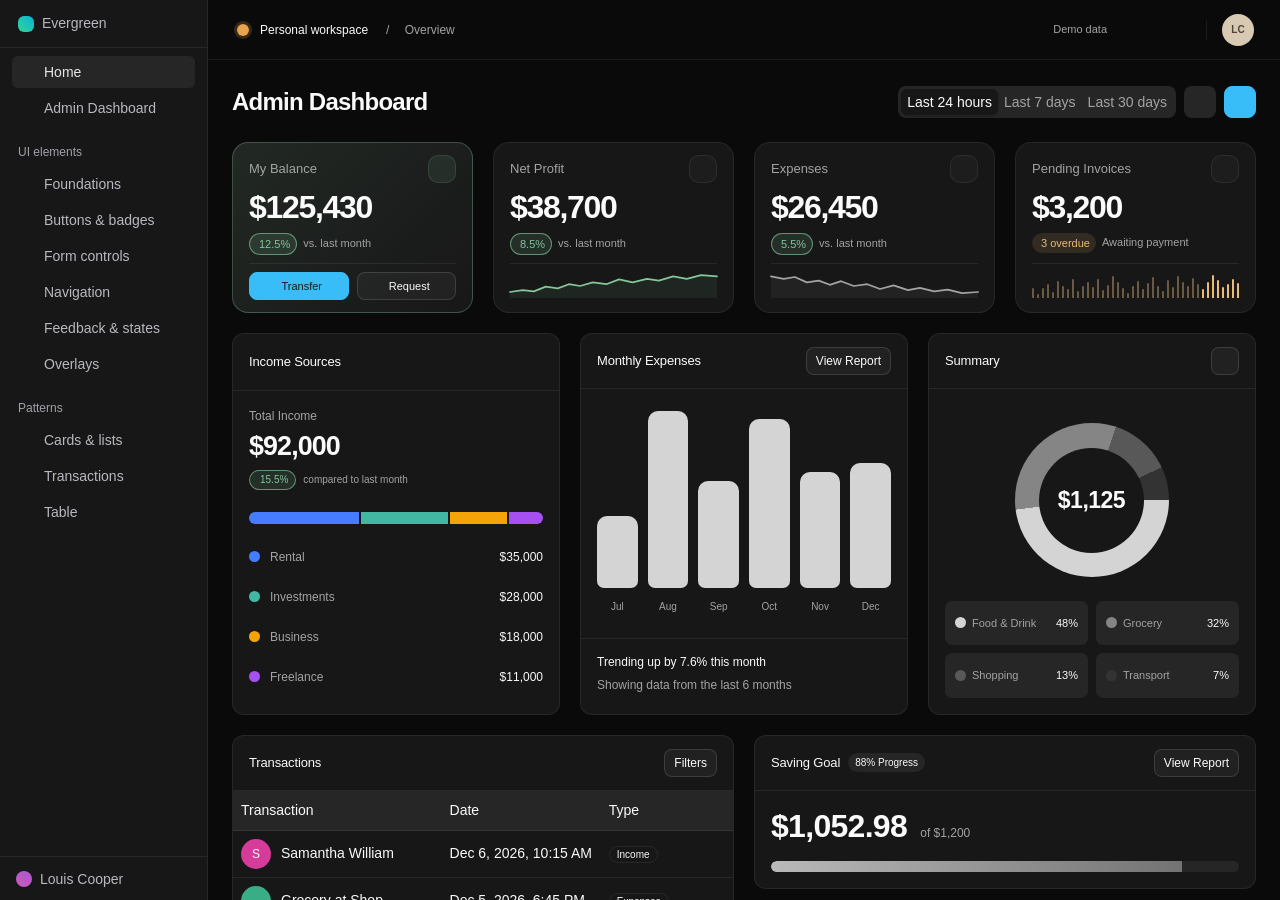
==== commit e6067a76: "Refactor dashboard and table components for improved accessibility and styling - Updated the Transac" ====
--- a/index.html
+++ b/index.html
@@ -91,7 +91,7 @@
           <section class="dashboard-panel" aria-labelledby="summary-title"><div class="panel-header"><h2 id="summary-title">Summary <i class="fa-light fa-circle-info" aria-hidden="true" title="Breakdown of everyday spending"></i></h2><button type="button" class="btn btn-surface icon-button btn-sm" data-report="summary" data-bs-toggle="modal" data-bs-target="#report-modal" aria-label="View spending summary"><i class="fa-light fa-chevron-right" aria-hidden="true"></i></button></div><div class="panel-body"><div class="overview-donut" role="img" aria-label="Everyday spending $1,125. Food and drink 48%, Grocery 32%, Shopping 13%, Transport 7%"><span>$1,125</span></div><ul class="overview-summary-list"><li><span><i style="--source:var(--overview-chart-1)"></i>Food &amp; Drink</span><strong>48%</strong></li><li><span><i style="--source:var(--overview-chart-2)"></i>Grocery</span><strong>32%</strong></li><li><span><i style="--source:var(--overview-chart-3)"></i>Shopping</span><strong>13%</strong></li><li><span><i style="--source:var(--overview-chart-4)"></i>Transport</span><strong>7%</strong></li></ul></div></section>
         </div>
         <div class="overview-bottom-grid">
-          <section class="dashboard-panel overview-records" id="transactions" aria-labelledby="transactions-title"><div class="panel-header"><h2 id="transactions-title">Transactions</h2><button type="button" class="btn btn-surface btn-sm" id="view-transactions" aria-expanded="false" aria-controls="transaction-filters">Filters</button></div><div class="overview-record-filters" id="transaction-filters" hidden><label class="overview-search"><i class="fa-light fa-magnifying-glass" aria-hidden="true"></i><span class="visually-hidden">Search transactions</span><input class="form-control" id="transaction-search" type="search" placeholder="Search transactions…"></label><label><span class="visually-hidden">Transaction type</span><select class="form-select" id="transaction-type"><option value="all">All types</option><option value="income">Income</option><option value="expense">Expenses</option><option value="request">Requests</option></select></label></div><div class="overview-table-wrap"><table class="ui-table overview-table"><thead><tr><th scope="col">Transaction</th><th scope="col">Date</th><th scope="col">Type</th><th scope="col" class="text-end">Amount</th></tr></thead><tbody id="overview-record-body"></tbody></table></div><div class="overview-table-footer"><span id="transaction-count" role="status"></span><span>All dates</span></div></section>
+          <section class="dashboard-panel overview-records" id="transactions" aria-labelledby="transactions-title"><div class="panel-header"><h2 id="transactions-title">Transactions</h2><button type="button" class="btn btn-surface btn-sm" id="view-transactions" aria-expanded="false" aria-controls="transaction-filters">Filters</button></div><div class="overview-record-filters" id="transaction-filters" hidden><label class="overview-search"><i class="fa-light fa-magnifying-glass" aria-hidden="true"></i><span class="visually-hidden">Search transactions</span><input class="form-control" id="transaction-search" type="search" placeholder="Search transactions…"></label><label><span class="visually-hidden">Transaction type</span><select class="form-select" id="transaction-type"><option value="all">All types</option><option value="income">Income</option><option value="expense">Expenses</option><option value="request">Requests</option></select></label></div><div class="table-container" role="region" aria-label="Transactions, scroll horizontally for more columns" tabindex="0"><table><thead><tr><th scope="col">Transaction</th><th scope="col">Date</th><th scope="col">Type</th><th scope="col" class="numeric-cell">Amount</th></tr></thead><tbody id="overview-record-body"></tbody></table></div><div class="table-footer"><span id="transaction-count" role="status"></span><span>All dates</span></div></section>
           <div class="overview-side-column">
             <section class="dashboard-panel" id="savings" aria-labelledby="savings-title"><div class="panel-header"><div class="d-flex align-items-center gap-2"><h2 id="savings-title">Saving Goal</h2><span class="overview-neutral-badge">88% Progress</span></div><button type="button" class="btn btn-surface btn-sm" data-report="savings" data-bs-toggle="modal" data-bs-target="#report-modal">View Report</button></div><div class="panel-body"><p class="overview-goal-value">$1,052.98 <span class="overview-muted">of $1,200</span></p><div class="progress overview-goal-progress" role="progressbar" aria-label="Saving goal progress" aria-valuenow="87.75" aria-valuemin="0" aria-valuemax="100" aria-valuetext="$1,052.98 saved of $1,200"><div class="progress-bar" style="width:87.75%"></div></div></div></section>
             <section class="dashboard-panel overview-carousel" id="wallet" aria-labelledby="wallet-title"><div class="panel-header"><div><h2 id="wallet-title">My Wallet</h2><p class="overview-muted mt-1 mb-0" id="wallet-count">A total of 4 cards are listed</p></div><button type="button" class="btn btn-surface btn-sm" data-bs-toggle="modal" data-bs-target="#card-modal"><i class="fa-light fa-plus" aria-hidden="true"></i> Add New</button></div><div class="overview-carousel-track" id="wallet-cards" tabindex="0" aria-label="Wallet cards, scroll horizontally to see all cards"></div><div class="overview-carousel-footer"><span class="overview-muted">Your cards, in one place</span><div class="d-flex gap-1"><button type="button" class="btn icon-button btn-sm" id="wallet-previous" aria-label="Previous wallet card"><i class="fa-light fa-arrow-left" aria-hidden="true"></i></button><button type="button" class="btn icon-button btn-sm" id="wallet-next" aria-label="Next wallet card"><i class="fa-light fa-arrow-right" aria-hidden="true"></i></button></div></div></section>
@@ -214,42 +214,57 @@
 </article></div>
         </section>
         <section id="generic-table" class="table-section" aria-labelledby="generic-table-title">
-          <div class="section-heading"><div><h2 id="generic-table-title">Table <span class="count-pill">24</span></h2><p>Sample data showcasing a reusable table layout.</p></div></div>
-    <div class="card">
-    <div class="table-container" role="region" aria-label="Table, scroll for more columns" tabindex="0">
-      <table class="ui-table">
-        <caption class="visually-hidden">Sample records demonstrating text, links, numbers, and dates.</caption>
-        <thead><tr><th scope="col" class="number-column">#</th><th scope="col" class="primary-column"><i class="fa-light fa-buildings" aria-hidden="true"></i> Name</th><th scope="col"><i class="fa-light fa-location-dot" aria-hidden="true"></i> Location</th><th scope="col"><i class="fa-light fa-globe" aria-hidden="true"></i> Website</th><th scope="col" class="numeric-cell"><i class="fa-light fa-dollar-sign" aria-hidden="true"></i> Amount</th><th scope="col"><i class="fa-light fa-calendar" aria-hidden="true"></i> Start Date</th></tr></thead>
+          <div class="section-heading"><div><h2 id="generic-table-title">Companies <span class="count-pill" aria-label="24 companies">24</span></h2><p>Sample company directory with locations and amounts in USD.</p></div></div>
+    <div class="card" data-table data-table-page-size="10" data-table-label="companies">
+      <div class="table-toolbar">
+        <div class="table-search">
+          <label class="visually-hidden" for="company-search">Search companies</label>
+          <i class="fa-light fa-magnifying-glass" aria-hidden="true"></i>
+          <input id="company-search" class="form-control" type="search" data-table-search placeholder="Search companies…" aria-controls="company-records">
+        </div>
+        <span class="text-body-secondary small">10 companies per page</span>
+      </div>
+    <div class="table-container" role="region" aria-label="Companies, scroll horizontally for more columns" tabindex="0">
+      <table id="company-records">
+        <caption class="visually-hidden">Sample companies with location, website, amount in US dollars, and start date.</caption>
+        <thead><tr><th scope="col" class="number-column">#</th><th scope="col">Company</th><th scope="col">Location</th><th scope="col">Website</th><th scope="col" class="numeric-cell">Amount (USD)</th><th scope="col">Start date</th></tr></thead>
         <tbody>
-          <tr><td class="number-column">1</td><td><div class="label-cell"><span class="avatar blue" aria-hidden="true"></span><span>Global Dynamics Corp</span></div></td><td class="text-cell text-body-secondary">San Francisco, US</td><td class="text-cell"><span class="text-link">global.co</span></td><td class="numeric-cell">$109,951.42</td><td class="date-cell">Sep 1, 2026</td></tr>
-          <tr><td class="number-column">2</td><td><div class="label-cell"><span class="avatar coral" aria-hidden="true"></span><span>Innovatech Industries</span></div></td><td class="text-cell text-body-secondary">London, UK</td><td class="text-cell"><span class="text-link">innovatech.co</span></td><td class="numeric-cell">$106,879.62</td><td class="date-cell">Sep 2, 2026</td></tr>
-          <tr><td class="number-column">3</td><td><div class="label-cell"><span class="avatar amber" aria-hidden="true"></span><span>Pioneer Technologies</span></div></td><td class="text-cell text-body-secondary">Berlin, DE</td><td class="text-cell"><span class="text-link">pioneer.co</span></td><td class="numeric-cell">$206,084.47</td><td class="date-cell">Sep 3, 2026</td></tr>
-          <tr><td class="number-column">4</td><td><div class="label-cell"><span class="avatar green" aria-hidden="true"></span><span>Apex Consulting</span></div></td><td class="text-cell text-body-secondary">Tokyo, JP</td><td class="text-cell"><span class="text-link">apex.co</span></td><td class="numeric-cell">$158,548.89</td><td class="date-cell">Sep 4, 2026</td></tr>
-          <tr><td class="number-column">5</td><td><div class="label-cell"><span class="avatar purple" aria-hidden="true"></span><span>Evergreen Logistics</span></div></td><td class="text-cell text-body-secondary">Austin, US</td><td class="text-cell"><span class="text-link">evergreen.co</span></td><td class="numeric-cell">$84,971.59</td><td class="date-cell">Sep 5, 2026</td></tr>
-          <tr><td class="number-column">6</td><td><div class="label-cell"><span class="avatar cyan" aria-hidden="true"></span><span>Crestview Communications</span></div></td><td class="text-cell text-body-secondary">Toronto, CA</td><td class="text-cell"><span class="text-link">crestview.co</span></td><td class="numeric-cell">$73,990.77</td><td class="date-cell">Sep 6, 2026</td></tr>
-          <tr><td class="number-column">7</td><td><div class="label-cell"><span class="avatar blue" aria-hidden="true"></span><span>Legacy Health Solutions</span></div></td><td class="text-cell text-body-secondary">Sydney, AU</td><td class="text-cell"><span class="text-link">legacy.co</span></td><td class="numeric-cell">$236,491.21</td><td class="date-cell">Sep 7, 2026</td></tr>
-          <tr><td class="number-column">8</td><td><div class="label-cell"><span class="avatar coral" aria-hidden="true"></span><span>Frontier Energy Corp</span></div></td><td class="text-cell text-body-secondary">Paris, FR</td><td class="text-cell"><span class="text-link">frontier.co</span></td><td class="numeric-cell">$208,902.56</td><td class="date-cell">Sep 8, 2026</td></tr>
-          <tr><td class="number-column">9</td><td><div class="label-cell"><span class="avatar amber" aria-hidden="true"></span><span>Noble Industries</span></div></td><td class="text-cell text-body-secondary">Singapore, SG</td><td class="text-cell"><span class="text-link">noble.co</span></td><td class="numeric-cell">$96,142.11</td><td class="date-cell">Sep 9, 2026</td></tr>
-          <tr><td class="number-column">10</td><td><div class="label-cell"><span class="avatar green" aria-hidden="true"></span><span>Summit Software Systems</span></div></td><td class="text-cell text-body-secondary">New York, US</td><td class="text-cell"><span class="text-link">summit.co</span></td><td class="numeric-cell">$72,103.20</td><td class="date-cell">Sep 10, 2026</td></tr>
-          <tr class="selected"><td class="number-column">11</td><td><div class="label-cell"><span class="avatar purple" aria-hidden="true"></span><span>Vertex Services</span></div></td><td class="text-cell text-body-secondary">Seattle, US</td><td class="text-cell"><span class="text-link">vertex.co</span></td><td class="numeric-cell">$227,661.10</td><td class="date-cell">Sep 11, 2026</td></tr>
-          <tr><td class="number-column">12</td><td><div class="label-cell"><span class="avatar cyan" aria-hidden="true"></span><span>Quantum Computing</span></div></td><td class="text-cell text-body-secondary">Melbourne, AU</td><td class="text-cell"><span class="text-link">quantum.co</span></td><td class="numeric-cell">$210,853.30</td><td class="date-cell">Sep 12, 2026</td></tr>
-          <tr><td class="number-column">13</td><td><div class="label-cell"><span class="avatar blue" aria-hidden="true"></span><span>Horizon Ventures</span></div></td><td class="text-cell text-body-secondary">Dublin, IE</td><td class="text-cell"><span class="text-link">horizon.co</span></td><td class="numeric-cell">$241,296.12</td><td class="date-cell">Sep 13, 2026</td></tr>
-          <tr><td class="number-column">14</td><td><div class="label-cell"><span class="avatar coral" aria-hidden="true"></span><span>Nexus Tech</span></div></td><td class="text-cell text-body-secondary">Amsterdam, NL</td><td class="text-cell"><span class="text-link">nexus.co</span></td><td class="numeric-cell">$132,892.23</td><td class="date-cell">Sep 14, 2026</td></tr>
-          <tr><td class="number-column">15</td><td><div class="label-cell"><span class="avatar amber" aria-hidden="true"></span><span>Stellar Aerospace</span></div></td><td class="text-cell text-body-secondary">San Francisco, US</td><td class="text-cell"><span class="text-link">stellar.co</span></td><td class="numeric-cell">$60,883.02</td><td class="date-cell">Sep 15, 2026</td></tr>
-          <tr><td class="number-column">16</td><td><div class="label-cell"><span class="avatar green" aria-hidden="true"></span><span>Orion Enterprises</span></div></td><td class="text-cell text-body-secondary">London, UK</td><td class="text-cell"><span class="text-link">orion.co</span></td><td class="numeric-cell">$213,225.34</td><td class="date-cell">Sep 16, 2026</td></tr>
-          <tr><td class="number-column">17</td><td><div class="label-cell"><span class="avatar purple" aria-hidden="true"></span><span>Zenith Corp</span></div></td><td class="text-cell text-body-secondary">Berlin, DE</td><td class="text-cell"><span class="text-link">zenith.co</span></td><td class="numeric-cell">$148,642.23</td><td class="date-cell">Sep 17, 2026</td></tr>
-          <tr><td class="number-column">18</td><td><div class="label-cell"><span class="avatar cyan" aria-hidden="true"></span><span>Aurora Systems</span></div></td><td class="text-cell text-body-secondary">Tokyo, JP</td><td class="text-cell"><span class="text-link">aurora.co</span></td><td class="numeric-cell">$158,957.36</td><td class="date-cell">Sep 18, 2026</td></tr>
-          <tr><td class="number-column">19</td><td><div class="label-cell"><span class="avatar blue" aria-hidden="true"></span><span>Catalyst Innovations</span></div></td><td class="text-cell text-body-secondary">Austin, US</td><td class="text-cell"><span class="text-link">catalyst.co</span></td><td class="numeric-cell">$105,761.75</td><td class="date-cell">Sep 19, 2026</td></tr>
-          <tr><td class="number-column">20</td><td><div class="label-cell"><span class="avatar coral" aria-hidden="true"></span><span>Titan Dynamics</span></div></td><td class="text-cell text-body-secondary">Toronto, CA</td><td class="text-cell"><span class="text-link">titan.co</span></td><td class="numeric-cell">$191,706.61</td><td class="date-cell">Sep 20, 2026</td></tr>
-          <tr><td class="number-column">21</td><td><div class="label-cell"><span class="avatar amber" aria-hidden="true"></span><span>Paragon Solutions</span></div></td><td class="text-cell text-body-secondary">Sydney, AU</td><td class="text-cell"><span class="text-link">paragon.co</span></td><td class="numeric-cell">$192,288.61</td><td class="date-cell">Sep 21, 2026</td></tr>
-          <tr><td class="number-column">22</td><td><div class="label-cell"><span class="avatar green" aria-hidden="true"></span><span>Omega Group</span></div></td><td class="text-cell text-body-secondary">Paris, FR</td><td class="text-cell"><span class="text-link">omega.co</span></td><td class="numeric-cell">$171,701.76</td><td class="date-cell">Sep 22, 2026</td></tr>
-          <tr><td class="number-column">23</td><td><div class="label-cell"><span class="avatar purple" aria-hidden="true"></span><span>Vanguard Logistics</span></div></td><td class="text-cell text-body-secondary">Singapore, SG</td><td class="text-cell"><span class="text-link">vanguard.co</span></td><td class="numeric-cell">$223,232.85</td><td class="date-cell">Sep 23, 2026</td></tr>
-          <tr><td class="number-column">24</td><td><div class="label-cell"><span class="avatar cyan" aria-hidden="true"></span><span>Meridian Group</span></div></td><td class="text-cell text-body-secondary">New York, US</td><td class="text-cell"><span class="text-link">meridian.co</span></td><td class="numeric-cell">$88,487.42</td><td class="date-cell">Sep 24, 2026</td></tr>
+          <tr><td class="number-column">1</td><td><div class="label-cell"><span class="initial-avatar" aria-hidden="true">GD</span><span title="Global Dynamics Corp">Global Dynamics Corp</span></div></td><td class="text-cell text-body-secondary">San Francisco, US</td><td class="text-cell">global.co</td><td class="numeric-cell">$109,951.42</td><td class="date-cell">Sep 1, 2026</td></tr>
+          <tr><td class="number-column">2</td><td><div class="label-cell"><span class="initial-avatar" aria-hidden="true">II</span><span title="Innovatech Industries">Innovatech Industries</span></div></td><td class="text-cell text-body-secondary">London, UK</td><td class="text-cell">innovatech.co</td><td class="numeric-cell">$106,879.62</td><td class="date-cell">Sep 2, 2026</td></tr>
+          <tr><td class="number-column">3</td><td><div class="label-cell"><span class="initial-avatar" aria-hidden="true">PT</span><span title="Pioneer Technologies">Pioneer Technologies</span></div></td><td class="text-cell text-body-secondary">Berlin, DE</td><td class="text-cell">pioneer.co</td><td class="numeric-cell">$206,084.47</td><td class="date-cell">Sep 3, 2026</td></tr>
+          <tr><td class="number-column">4</td><td><div class="label-cell"><span class="initial-avatar" aria-hidden="true">AC</span><span title="Apex Consulting">Apex Consulting</span></div></td><td class="text-cell text-body-secondary">Tokyo, JP</td><td class="text-cell">apex.co</td><td class="numeric-cell">$158,548.89</td><td class="date-cell">Sep 4, 2026</td></tr>
+          <tr><td class="number-column">5</td><td><div class="label-cell"><span class="initial-avatar" aria-hidden="true">EL</span><span title="Evergreen Logistics">Evergreen Logistics</span></div></td><td class="text-cell text-body-secondary">Austin, US</td><td class="text-cell">evergreen.co</td><td class="numeric-cell">$84,971.59</td><td class="date-cell">Sep 5, 2026</td></tr>
+          <tr><td class="number-column">6</td><td><div class="label-cell"><span class="initial-avatar" aria-hidden="true">CC</span><span title="Crestview Communications">Crestview Communications</span></div></td><td class="text-cell text-body-secondary">Toronto, CA</td><td class="text-cell">crestview.co</td><td class="numeric-cell">$73,990.77</td><td class="date-cell">Sep 6, 2026</td></tr>
+          <tr><td class="number-column">7</td><td><div class="label-cell"><span class="initial-avatar" aria-hidden="true">LH</span><span title="Legacy Health Solutions">Legacy Health Solutions</span></div></td><td class="text-cell text-body-secondary">Sydney, AU</td><td class="text-cell">legacy.co</td><td class="numeric-cell">$236,491.21</td><td class="date-cell">Sep 7, 2026</td></tr>
+          <tr><td class="number-column">8</td><td><div class="label-cell"><span class="initial-avatar" aria-hidden="true">FE</span><span title="Frontier Energy Corp">Frontier Energy Corp</span></div></td><td class="text-cell text-body-secondary">Paris, FR</td><td class="text-cell">frontier.co</td><td class="numeric-cell">$208,902.56</td><td class="date-cell">Sep 8, 2026</td></tr>
+          <tr><td class="number-column">9</td><td><div class="label-cell"><span class="initial-avatar" aria-hidden="true">NI</span><span title="Noble Industries">Noble Industries</span></div></td><td class="text-cell text-body-secondary">Singapore, SG</td><td class="text-cell">noble.co</td><td class="numeric-cell">$96,142.11</td><td class="date-cell">Sep 9, 2026</td></tr>
+          <tr><td class="number-column">10</td><td><div class="label-cell"><span class="initial-avatar" aria-hidden="true">SS</span><span title="Summit Software Systems">Summit Software Systems</span></div></td><td class="text-cell text-body-secondary">New York, US</td><td class="text-cell">summit.co</td><td class="numeric-cell">$72,103.20</td><td class="date-cell">Sep 10, 2026</td></tr>
+          <tr><td class="number-column">11</td><td><div class="label-cell"><span class="initial-avatar" aria-hidden="true">VS</span><span title="Vertex Services">Vertex Services</span></div></td><td class="text-cell text-body-secondary">Seattle, US</td><td class="text-cell">vertex.co</td><td class="numeric-cell">$227,661.10</td><td class="date-cell">Sep 11, 2026</td></tr>
+          <tr><td class="number-column">12</td><td><div class="label-cell"><span class="initial-avatar" aria-hidden="true">QC</span><span title="Quantum Computing">Quantum Computing</span></div></td><td class="text-cell text-body-secondary">Melbourne, AU</td><td class="text-cell">quantum.co</td><td class="numeric-cell">$210,853.30</td><td class="date-cell">Sep 12, 2026</td></tr>
+          <tr><td class="number-column">13</td><td><div class="label-cell"><span class="initial-avatar" aria-hidden="true">HV</span><span title="Horizon Ventures">Horizon Ventures</span></div></td><td class="text-cell text-body-secondary">Dublin, IE</td><td class="text-cell">horizon.co</td><td class="numeric-cell">$241,296.12</td><td class="date-cell">Sep 13, 2026</td></tr>
+          <tr><td class="number-column">14</td><td><div class="label-cell"><span class="initial-avatar" aria-hidden="true">NT</span><span title="Nexus Tech">Nexus Tech</span></div></td><td class="text-cell text-body-secondary">Amsterdam, NL</td><td class="text-cell">nexus.co</td><td class="numeric-cell">$132,892.23</td><td class="date-cell">Sep 14, 2026</td></tr>
+          <tr><td class="number-column">15</td><td><div class="label-cell"><span class="initial-avatar" aria-hidden="true">SA</span><span title="Stellar Aerospace">Stellar Aerospace</span></div></td><td class="text-cell text-body-secondary">San Francisco, US</td><td class="text-cell">stellar.co</td><td class="numeric-cell">$60,883.02</td><td class="date-cell">Sep 15, 2026</td></tr>
+          <tr><td class="number-column">16</td><td><div class="label-cell"><span class="initial-avatar" aria-hidden="true">OE</span><span title="Orion Enterprises">Orion Enterprises</span></div></td><td class="text-cell text-body-secondary">London, UK</td><td class="text-cell">orion.co</td><td class="numeric-cell">$213,225.34</td><td class="date-cell">Sep 16, 2026</td></tr>
+          <tr><td class="number-column">17</td><td><div class="label-cell"><span class="initial-avatar" aria-hidden="true">ZC</span><span title="Zenith Corp">Zenith Corp</span></div></td><td class="text-cell text-body-secondary">Berlin, DE</td><td class="text-cell">zenith.co</td><td class="numeric-cell">$148,642.23</td><td class="date-cell">Sep 17, 2026</td></tr>
+          <tr><td class="number-column">18</td><td><div class="label-cell"><span class="initial-avatar" aria-hidden="true">AS</span><span title="Aurora Systems">Aurora Systems</span></div></td><td class="text-cell text-body-secondary">Tokyo, JP</td><td class="text-cell">aurora.co</td><td class="numeric-cell">$158,957.36</td><td class="date-cell">Sep 18, 2026</td></tr>
+          <tr><td class="number-column">19</td><td><div class="label-cell"><span class="initial-avatar" aria-hidden="true">CI</span><span title="Catalyst Innovations">Catalyst Innovations</span></div></td><td class="text-cell text-body-secondary">Austin, US</td><td class="text-cell">catalyst.co</td><td class="numeric-cell">$105,761.75</td><td class="date-cell">Sep 19, 2026</td></tr>
+          <tr><td class="number-column">20</td><td><div class="label-cell"><span class="initial-avatar" aria-hidden="true">TD</span><span title="Titan Dynamics">Titan Dynamics</span></div></td><td class="text-cell text-body-secondary">Toronto, CA</td><td class="text-cell">titan.co</td><td class="numeric-cell">$191,706.61</td><td class="date-cell">Sep 20, 2026</td></tr>
+          <tr><td class="number-column">21</td><td><div class="label-cell"><span class="initial-avatar" aria-hidden="true">PS</span><span title="Paragon Solutions">Paragon Solutions</span></div></td><td class="text-cell text-body-secondary">Sydney, AU</td><td class="text-cell">paragon.co</td><td class="numeric-cell">$192,288.61</td><td class="date-cell">Sep 21, 2026</td></tr>
+          <tr><td class="number-column">22</td><td><div class="label-cell"><span class="initial-avatar" aria-hidden="true">OG</span><span title="Omega Group">Omega Group</span></div></td><td class="text-cell text-body-secondary">Paris, FR</td><td class="text-cell">omega.co</td><td class="numeric-cell">$171,701.76</td><td class="date-cell">Sep 22, 2026</td></tr>
+          <tr><td class="number-column">23</td><td><div class="label-cell"><span class="initial-avatar" aria-hidden="true">VL</span><span title="Vanguard Logistics">Vanguard Logistics</span></div></td><td class="text-cell text-body-secondary">Singapore, SG</td><td class="text-cell">vanguard.co</td><td class="numeric-cell">$223,232.85</td><td class="date-cell">Sep 23, 2026</td></tr>
+          <tr><td class="number-column">24</td><td><div class="label-cell"><span class="initial-avatar" aria-hidden="true">MG</span><span title="Meridian Group">Meridian Group</span></div></td><td class="text-cell text-body-secondary">New York, US</td><td class="text-cell">meridian.co</td><td class="numeric-cell">$88,487.42</td><td class="date-cell">Sep 24, 2026</td></tr>
         </tbody>
-        <tfoot><tr><td class="number-column">–</td><td><i class="fa-light fa-list-ol" aria-hidden="true"></i> <span class="ms-1">Total: 24 records</span></td><td></td><td></td><td>Sum: $3,721,655.54</td><td></td></tr></tfoot>
+        <tfoot><tr><th scope="row" colspan="4">Total across all 24 companies</th><td class="numeric-cell">$3,721,655.54</td><td></td></tr></tfoot>
       </table>
     </div>
-
+      <div class="table-footer">
+        <span class="text-body-secondary" data-table-count role="status" aria-live="polite" aria-atomic="true">24 companies</span>
+        <nav class="table-pagination" aria-label="Company table pages">
+          <button type="button" class="btn btn-surface" data-table-page="previous" aria-controls="company-records">Previous</button>
+          <span class="text-body-secondary">Page <span data-table-page-status>1 / 3</span></span>
+          <button type="button" class="btn btn-surface" data-table-page="next" aria-controls="company-records">Next</button>
+        </nav>
+      </div>
 </div>
         </section>
         </section>
--- a/style.css
+++ b/style.css
@@ -94,20 +94,18 @@
 .avatar { display: inline-flex; align-items: center; justify-content: center; width: 16px; height: 16px; border-radius: 50%; color: #fff; font-size: 0; flex-shrink: 0; background: var(--avatar-color); box-shadow: inset 0 1px 4px #ffffff25; }
 .blue { --avatar-color: #7587f2; } .coral { --avatar-color: #e65e6d; } .amber { --avatar-color: #f7ad45; } .green { --avatar-color: #5ebca0; } .purple { --avatar-color: #bd62e7; } .cyan { --avatar-color: #4ba8df; }
 .table-container { overflow: auto hidden; flex: 1; min-height: 0; scrollbar-color: var(--muted) var(--surface); scrollbar-width: thin; }
-.ui-table { width: 100%; min-width: 100%; margin: 0; color: var(--ink); border-collapse: separate; border-spacing: 0; font-size: 14px; }
-.ui-table th, .ui-table td { padding: 8px; border-bottom: 1px solid var(--line); white-space: nowrap; vertical-align: middle; }
-.ui-table th { background: var(--surface-raised); font-weight: 500; height: 40px; }
-.ui-table tbody tr:last-child > td { border-bottom: 0; }
-.ui-.ui-table th i { color: var(--muted); font-size: 15px; margin-right: 7px; }
-.ui-table .number-column { width: 60px; min-width: 60px; text-align: center; color: var(--muted); }
-.primary-column { width: 220px; min-width: 220px; }
-.label-cell { display: flex; align-items: center; gap: 8px; width: 100%; max-width: 228px; border: 0; background: transparent; color: var(--ink); font-size: 14px; text-align: left; }
+table { width: 100%; min-width: 100%; margin: 0; color: var(--ink); border-collapse: separate; border-spacing: 0; font-size: 14px; }
+table th, table td { padding: 8px; border-bottom: 1px solid var(--line); white-space: nowrap; vertical-align: middle; }
+table th { background: var(--surface-raised); font-weight: 500; height: 40px; }
+table tbody tr:last-child > td { border-bottom: 0; }
+table th i { color: var(--muted); font-size: 15px; margin-right: 7px; }
+table .number-column { width: 48px; min-width: 48px; text-align: center; color: var(--muted); }
+.label-cell { display: flex; align-items: center; gap: 8px; width: 100%; border: 0; background: transparent; color: var(--ink); font-size: 14px; text-align: left; }
 .label-cell .avatar { border-radius: 50%; }
-.label-cell span:last-child { overflow: hidden; text-overflow: ellipsis; white-space: nowrap; }
 .text-cell { min-width: 160px; }.text-link { color: var(--bs-link-color); }
 .numeric-cell { min-width: 160px; font-variant-numeric: tabular-nums; text-align: right; font-weight: 500; }
 .date-cell { min-width: 150px; color: var(--muted) !important; }
-.ui-table tfoot td { background: var(--surface-raised); border-top: 1px solid var(--line); border-bottom: 0; font-weight: 500; }
+table tfoot :is(th, td) { background: var(--surface-raised); border-top: 1px solid var(--line); border-bottom: 0; font-weight: 500; }
 .workspace-footer { flex-shrink: 0; min-height: 44px; padding: 8px 16px; display: flex; flex-wrap: wrap; gap: 4px 16px; justify-content: space-between; align-items: center; background: var(--surface-raised); color: var(--muted); font-size: 11px; line-height: 20px; border-top: 1px solid var(--line); }
 .footer-status { display: inline-flex; align-items: center; gap: 6px; }
 .status-dot { width: 5px; height: 5px; flex-shrink: 0; background: var(--positive); border-radius: 50%; }
@@ -195,7 +193,19 @@
 @media (max-width: 767px) { .mobile-menu { display: inline-flex; } }
 .dashboard-content [id] { scroll-margin-top: 20px; }
 .table-section { min-width: 0; }
-.card > .table-container { border-radius: var(--bs-card-inner-border-radius); }
+.card > .table-container:only-child { border-radius: var(--bs-card-inner-border-radius); }
+.table-toolbar, .table-footer { display: flex; align-items: center; justify-content: space-between; flex-wrap: wrap; gap: 12px; padding: 16px; }
+.table-toolbar { border-bottom: 1px solid var(--line); }
+.table-footer { border-top: 1px solid var(--line); font-size: 12px; color: var(--muted); }
+.table-search { position: relative; width: min(100%, 320px); }
+.table-search > i { position: absolute; top: 50%; left: 10px; transform: translateY(-50%); color: var(--muted); pointer-events: none; }
+.table-search .form-control { padding-left: 32px; }
+.table-pagination { display: flex; align-items: center; flex-wrap: wrap; gap: 12px; }
+table .positive { color: var(--positive); }
+table .negative { color: var(--negative); }
+table .neutral { color: var(--muted); }
+table .initial-avatar { width: 28px; height: 28px; border-radius: 6px; font-size: 10px; }
+table tfoot th { font-size: 12px; color: var(--muted); border-bottom: 0; border-top: 1px solid var(--line); }
 
 .form-check-input:focus { border-color: var(--ring); box-shadow: none; }
 .btn:disabled { opacity: .5; pointer-events: none; }
@@ -498,27 +508,15 @@
 .overview-summary-list li { background: var(--surface-raised); border-radius: 7px; padding: 14px 10px; display: flex; align-items: center; justify-content: space-between; font-size: 11px; gap: 6px; }
 .overview-summary-list li > span { gap: 6px; }
 .overview-bottom-grid { display: grid; grid-template-columns: repeat(2, minmax(0, 1fr)); gap: 20px; align-items: start; }
-.overview-table-wrap { overflow-x: auto; }
-.overview-table { font-size: 12px; }
-.overview-table th { background: transparent; font-size: 11px; font-weight: 500; height: 40px; }
-.overview-table :is(th, td):first-child { padding-left: 16px; }
-.overview-table :is(th, td):last-child { padding-right: 16px; }
-.overview-table td { height: 57px; padding-block: 10px; }
-.overview-table td:nth-child(2) { font-size: 11px; color: var(--muted); }
 .overview-record-name { display: flex; align-items: center; gap: 10px; }
 .overview-record-name > span:last-child { max-width: 210px; overflow: hidden; text-overflow: ellipsis; }
 .overview-avatar.record-avatar { width: 30px; height: 30px; color: #fff; font-size: 12px; font-weight: 400; background: var(--avatar-color); }
 .overview-type-badge { border: 1px solid var(--line); padding: 2px 7px; border-radius: 999px; font-size: 10px; }
-.overview-table .positive { color: var(--positive); }
-.overview-table .negative { color: var(--negative); }
-.overview-table .neutral { color: var(--muted); }
-.overview-table td:last-child { text-align: right; font-variant-numeric: tabular-nums; }
 .overview-record-filters { display: flex; padding: 12px 16px; gap: 10px; border-bottom: 1px solid var(--line); }
 .overview-record-filters[hidden] { display: none; }
 .overview-search { flex: 1; position: relative; min-width: 0; }
 .overview-search > i { position: absolute; left: 10px; top: 10px; font-size: 12px; color: var(--muted); }
 .overview-search input { padding-left: 30px; }
-.overview-table-footer { padding: 11px 16px; border-top: 1px solid var(--line); display: flex; flex-wrap: wrap; gap: 4px 12px; justify-content: space-between; font-size: 10px; color: var(--muted); }
 .overview-side-column { display: grid; gap: 20px; min-width: 0; }
 .overview-neutral-badge { padding: 2px 7px; font-size: 10px; background: var(--surface-raised); border-radius: 999px; white-space: nowrap; }
 .overview-goal-value { font-size: 32px; font-weight: 600; letter-spacing: -.7px; line-height: 1.2; margin: 0 0 16px; }
@@ -580,7 +578,7 @@
 .overview-insight-ring span { display: grid; place-items: center; width: 38px; height: 38px; background: var(--surface); border-radius: 50%; font-size: 11px; font-weight: 600; }
 .overview-insight-coverage-footer { display: flex; justify-content: flex-end; margin-top: 6px; }
 @media (min-width: 1700px) { .overview-page .overview-metric-value { font-size: 34px; }.overview-page .overview-monthly-bars { min-height: 230px; }.overview-summary-list li { padding-block: 16px; } }
-@media (max-width: 1250px) { .overview-metrics { grid-template-columns: repeat(2, minmax(0, 1fr)); }.overview-metrics, .overview-charts, .overview-bottom-grid { gap: 14px; }.overview-page .panel-header { padding-inline: 12px; }.overview-metric { padding: 12px 16px; }.overview-metric-heading { gap: 8px; }.overview-page .panel-body { padding-inline: 12px; }.overview-summary-list { grid-template-columns: 1fr; gap: 5px; }.overview-summary-list li { padding: 7px 10px; }.overview-donut { margin: 10px auto 16px; width: 145px; height: 145px; }.overview-page .panel-header h2 { font-size: 12px; }.overview-bottom-grid { grid-template-columns: minmax(0, 1.2fr) minmax(0, 1fr); }.overview-table td:nth-child(2) { min-width: 118px; }.overview-breadcrumb { display: none; } }
+@media (max-width: 1250px) { .overview-metrics { grid-template-columns: repeat(2, minmax(0, 1fr)); }.overview-metrics, .overview-charts, .overview-bottom-grid { gap: 14px; }.overview-page .panel-header { padding-inline: 12px; }.overview-metric { padding: 12px 16px; }.overview-metric-heading { gap: 8px; }.overview-page .panel-body { padding-inline: 12px; }.overview-summary-list { grid-template-columns: 1fr; gap: 5px; }.overview-summary-list li { padding: 7px 10px; }.overview-donut { margin: 10px auto 16px; width: 145px; height: 145px; }.overview-page .panel-header h2 { font-size: 12px; }.overview-bottom-grid { grid-template-columns: minmax(0, 1.2fr) minmax(0, 1fr); }.overview-breadcrumb { display: none; } }
 @media (max-width: 1050px) { .overview-charts { grid-template-columns: repeat(2, minmax(0, 1fr)); }.overview-charts > :last-child { grid-column: 1 / -1; }.overview-charts > :last-child .panel-body { display: flex; align-items: center; gap: 24px; }.overview-donut { flex-shrink: 0; margin: 0 16px; }.overview-summary-list { flex: 1; grid-template-columns: 1fr 1fr; }.overview-summary-list li { padding: 16px 12px; }.overview-bottom-grid { grid-template-columns: 1fr; }.overview-side-column { grid-template-columns: 1fr; }.overview-preview-card { flex-basis: 65%; }.overview-card-code { font-size: 20px; } }
 @media (max-width: 767px) { .overview-page .topbar { padding-inline: 12px; }.overview-content { padding: 22px 16px; }.overview-demo-label { display: none; }.overview-page .dashboard-heading { align-items: flex-start; }.overview-page .dashboard-heading h1 { font-size: 22px; }.overview-page .dashboard-actions { width: auto; }.overview-metric-value { font-size: 28px; } }
 @media (max-width: 575px) { .overview-page .dashboard-heading { gap: 16px; }.overview-page .dashboard-actions { width: 100%; justify-content: space-between; }.overview-page .date-range-trigger { font-size: 11px; }.overview-metrics { gap: 10px; }.overview-metric { padding: 12px 14px; border-radius: 14px; }.overview-metric-heading h2 { font-size: 12px; }.overview-metric-icon { width: 28px; height: 28px; font-size: 13px; }.overview-metric-value { font-size: clamp(20px, 6.2vw, 27px); }.overview-charts { grid-template-columns: 1fr; }.overview-charts > :last-child { grid-column: auto; }.overview-charts > :last-child .panel-body { display: block; }.overview-donut { margin: 10px auto 24px; width: 154px; height: 154px; }.overview-summary-list { gap: 8px; }.overview-summary-list li { padding: 14px 10px; }.overview-page .panel-body { padding: 16px; }.overview-segmented-track { margin-top: 20px; }.overview-source-list li { padding-block: 12px; }.overview-page .overview-monthly-bars { height: 245px; flex: none; }.overview-page .overview-bar-body { padding-bottom: 18px; }.overview-side-column { gap: 14px; }.overview-goal-value { font-size: 30px; }.overview-preview-card { flex-basis: 88%; min-width: 0; padding: 20px; }.overview-card-code { font-size: 16px; }.overview-record-filters { flex-wrap: wrap; }.overview-search { flex-basis: 100%; }.overview-record-filters > label:last-child { width: 100%; }.overview-workspace-name { font-size: 11px; }.overview-page .topbar-actions { gap: 3px; }.overview-page .dashboard-endnote { gap: 8px; }.overview-page .overview-primary.icon-button { flex-shrink: 0; } }
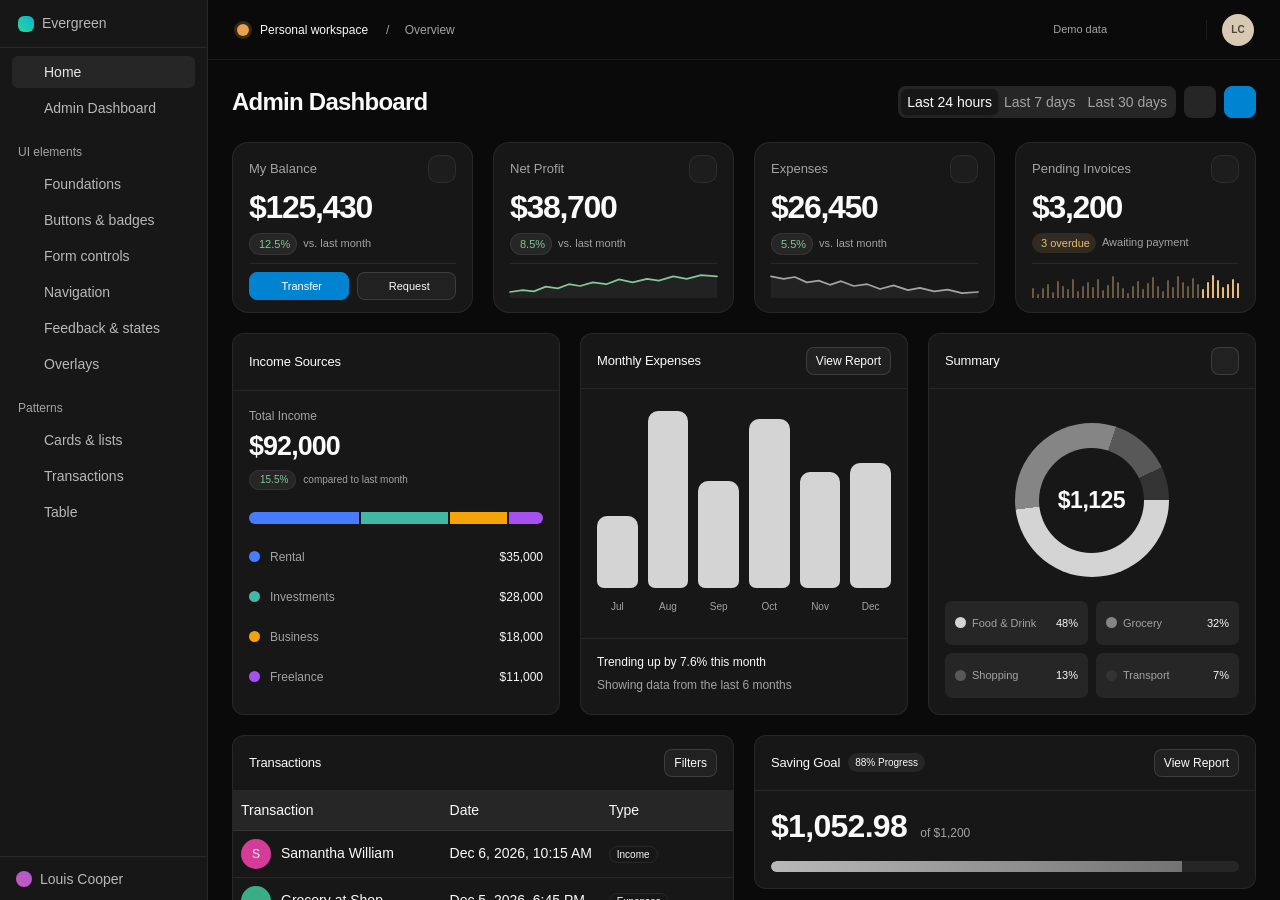
==== commit d9c2639c: "style: Update CSS variables and styles for improved theme consistency and accessibility" ====
--- a/index.html
+++ b/index.html
@@ -9,7 +9,7 @@
   <title>Admin Dashboard · Evergreen</title>
   <link rel="stylesheet" href="https://cdn.jsdelivr.net/npm/bootstrap@5.3.8/dist/css/bootstrap.min.css">
   <link rel="stylesheet" href="https://mzgs.github.io/fa7/css/all.css">
-  <link rel="stylesheet" href="style.css?v=8">
+  <link rel="stylesheet" href="style.css?v=14">
 </head>
 <body class="sidebar-expanded dashboard-page" data-sidebar-layout>
   <a class="visually-hidden-focusable skip-link" href="#main">Skip to dashboard</a>
@@ -100,39 +100,33 @@
         <section class="overview-insights" aria-labelledby="insights-title">
           <div class="overview-insights-heading"><h2 id="insights-title">More insights</h2><span class="overview-muted">Your monthly snapshot</span></div>
           <div class="metric-grid overview-metrics">
-            <article class="dashboard-panel overview-insight overview-insight-comparison" aria-labelledby="profit-try-title">
-              <div class="overview-insight-top">
-                <h3 id="profit-try-title">Total profit (TRY)</h3>
-              </div>
-              <div class="overview-comparison-body">
-                <p class="overview-insight-value overview-comparison-value">₺2,693.11</p>
-                <span class="overview-metric-icon overview-comparison-icon" aria-hidden="true"><i class="fa-light fa-arrow-trend-up"></i></span>
-              </div>
-              <p class="overview-comparison-detail"><span>$64.12</span><span class="overview-comparison-trend"><i class="fa-light fa-arrow-trend-up" aria-hidden="true"></i><span class="visually-hidden">Up </span>438.6%</span></p>
-            </article>
-            <article class="dashboard-panel overview-insight overview-insight-capacity" aria-labelledby="budget-title">
-              <div class="overview-insight-top"><h3 id="budget-title">Monthly budget</h3><span class="overview-neutral-badge">88% used</span></div>
-              <p class="overview-insight-value">$3,550 <span>left</span></p>
-              <div class="overview-insight-capacity-detail">
-                <div class="overview-insight-labels"><span>Spent <strong>$26,450</strong></span><span>of $30,000</span></div>
-                <div class="progress" role="progressbar" aria-label="Monthly budget used" aria-valuenow="88.17" aria-valuemin="0" aria-valuemax="100" aria-valuetext="$26,450 spent of $30,000"><div class="progress-bar" style="width:88.17%"></div></div>
-              </div>
-            </article>
-            <article class="dashboard-panel overview-insight overview-insight-dual" aria-labelledby="cashflow-title">
-              <div class="overview-insight-top"><h3 id="cashflow-title">Net cash flow</h3><i class="fa-light fa-arrows-rotate" aria-hidden="true"></i></div>
-              <p class="overview-insight-value">+$65,550</p>
-              <div class="overview-insight-flows">
-                <div><div class="overview-insight-labels"><span>Money in</span><strong>$92,000</strong></div><div class="overview-insight-flow" role="img" aria-label="Money in: $92,000"><span style="width:100%"></span></div></div>
-                <div><div class="overview-insight-labels"><span>Money out</span><strong>$26,450</strong></div><div class="overview-insight-flow" role="img" aria-label="Money out: $26,450, about 29 percent of money in"><span style="width:28.75%"></span></div></div>
-              </div>
-            </article>
-            <article class="dashboard-panel overview-insight overview-insight-coverage" aria-labelledby="reserve-title">
-              <div class="overview-insight-top"><h3 id="reserve-title">Emergency fund</h3><span class="overview-metric-icon" aria-hidden="true"><i class="fa-light fa-shield-check"></i></span></div>
-              <div class="overview-insight-coverage-body">
-                <div><p class="overview-insight-value">4.8 <span>months</span></p><p class="overview-insight-note">of expenses covered</p></div>
-                <div class="overview-insight-ring" role="progressbar" aria-label="Emergency fund goal" aria-valuenow="80" aria-valuemin="0" aria-valuemax="100" aria-valuetext="4.8 of 6 months covered"><span>80%</span></div>
-              </div>
-              <div class="overview-insight-coverage-footer"><span class="overview-neutral-badge">Goal: 6 months</span></div>
+            <article class="dashboard-panel overview-insight overview-insight-stat" aria-labelledby="visits-title">
+              <div class="overview-insight-stat-heading">
+                <div><h3 id="visits-title">Visits</h3><p class="overview-insight-value">1.85M</p></div>
+                <span class="overview-activity-icon text-primary" aria-hidden="true"><i class="fa-light fa-chart-line"></i></span>
+              </div>
+              <p class="overview-insight-stat-comparison"><span class="text-danger"><i class="fa-light fa-arrow-down-right" aria-hidden="true"></i><span class="visually-hidden">Down </span>18.6%</span><span>vs. last 30 days</span></p>
+            </article>
+            <article class="dashboard-panel overview-insight overview-insight-stat" aria-labelledby="visitors-title">
+              <div class="overview-insight-stat-heading">
+                <div><h3 id="visitors-title">Unique visitors</h3><p class="overview-insight-value">738.2K</p></div>
+                <span class="overview-activity-icon text-primary" aria-hidden="true"><i class="fa-light fa-users"></i></span>
+              </div>
+              <p class="overview-insight-stat-comparison"><span class="text-success"><i class="fa-light fa-arrow-up-right" aria-hidden="true"></i><span class="visually-hidden">Up </span>11.2%</span><span>vs. last 30 days</span></p>
+            </article>
+            <article class="dashboard-panel overview-insight overview-insight-stat" aria-labelledby="visit-duration-title">
+              <div class="overview-insight-stat-heading">
+                <div><h3 id="visit-duration-title">Avg. visit duration</h3><p class="overview-insight-value"><time datetime="PT17M23S">17<span>m</span> 23<span>s</span></time></p></div>
+                <span class="overview-activity-icon text-primary" aria-hidden="true"><i class="fa-light fa-clock"></i></span>
+              </div>
+              <p class="overview-insight-stat-comparison"><span class="text-success"><i class="fa-light fa-arrow-up-right" aria-hidden="true"></i><span class="visually-hidden">Up </span>9.22%</span><span>vs. last 30 days</span></p>
+            </article>
+            <article class="dashboard-panel overview-insight overview-insight-stat" aria-labelledby="bounce-rate-title">
+              <div class="overview-insight-stat-heading">
+                <div><h3 id="bounce-rate-title">Bounce rate</h3><p class="overview-insight-value">42.8%</p></div>
+                <span class="overview-activity-icon text-primary" aria-hidden="true"><i class="fa-light fa-arrow-right-from-bracket"></i></span>
+              </div>
+              <p class="overview-insight-stat-comparison"><span class="text-success"><i class="fa-light fa-arrow-down-right" aria-hidden="true"></i><span class="visually-hidden">Down </span>2.83%</span><span>vs. last 30 days</span></p>
             </article>
           </div>
         </section>
--- a/style.css
+++ b/style.css
@@ -1,17 +1,17 @@
-/* shadcn/ui Nova components with Zinc surfaces and sky-blue primary colors. */
+/* shadcn/ui Nova components with neutral surfaces and a shared blue primary color. */
 :root, [data-bs-theme="dark"] {
-  --background: #0a0a0a; --surface: #171717; --surface-raised: #262626; --line: #ffffff12; --muted: #a1a1aa; --ink: #fafafa;
-  --primary: #38bdf8; --primary-foreground: #18181b; --ring: var(--primary); --destructive: oklch(.704 .191 22.216);
+  --background: #0a0a0a; --surface: #171717; --surface-raised: #262626; --line: #ffffff12; --muted: #a3a3a3; --ink: #fafafa;
+  --primary: lab(51.7754% -11.4712 -49.8349); --primary-foreground: #ffffff; --ring: var(--primary); --destructive: #e68a8a;
   --input: #ffffff26; --input-bg: color-mix(in srgb, var(--input) 30%, transparent); --input-disabled-bg: color-mix(in srgb, var(--input) 80%, transparent); --input-error-border: color-mix(in srgb, var(--destructive) 50%, transparent); --input-error-ring: 0 0 0 3px color-mix(in srgb, var(--destructive) 40%, transparent);
   --money-green: rgb(163, 243, 76);
-  --positive: #78c5aa; --negative: var(--destructive); --warning: #e9bb76;
+  --positive: #83c69a; --negative: var(--destructive); --warning: #e9bb76;
   --outline-bg: var(--input-bg); --danger-bg: color-mix(in srgb, var(--destructive) 20%, transparent); --danger-hover-bg: color-mix(in srgb, var(--destructive) 30%, transparent);
-  --chart-1: #d4d4d8; --chart-2: #71717a; --chart-3: #52525b; --chart-4: #3f3f46; --chart-5: #27272a;
+  --chart-1: #d4d4d4; --chart-2: #737373; --chart-3: #525252; --chart-4: #404040; --chart-5: #262626;
   --radius: 8px; --control-radius: 8px; --shadow-sm: 0 1px 3px #0000001a, 0 1px 2px #0000001a; --shadow-md: 0 4px 6px -1px #0000001a, 0 2px 4px -2px #0000001a;
   --bs-body-bg: var(--background); --bs-body-color: var(--ink); --bs-border-color: var(--line);
-  --bs-secondary-bg: var(--surface); --bs-secondary-color: var(--muted); --bs-tertiary-bg: var(--surface-raised); --bs-primary: var(--primary); --bs-primary-rgb: 56, 189, 248;
-  --bs-link-color: #b8b8c0; --bs-link-hover-color: var(--primary); --bs-link-color-rgb: 184, 184, 192; --bs-link-hover-color-rgb: 56, 189, 248;
-  --sidebar-bg: var(--surface); --sidebar-ink: var(--bs-link-color); --sidebar-hover: var(--surface-raised); --sidebar-active: var(--surface-raised); --sidebar-highlight: #e4e4e7; --selection: color-mix(in srgb, var(--surface-raised) 50%, transparent);
+  --bs-secondary-bg: var(--surface); --bs-secondary-color: var(--muted); --bs-tertiary-bg: var(--surface-raised); --bs-primary: var(--primary); --bs-primary-rgb: 0, 132, 210;
+  --bs-link-color: #b8b8b8; --bs-link-hover-color: var(--primary); --bs-link-color-rgb: 184, 184, 184; --bs-link-hover-color-rgb: 0, 132, 210;
+  --sidebar-bg: var(--surface); --sidebar-ink: var(--bs-link-color); --sidebar-hover: var(--surface-raised); --sidebar-active: var(--surface-raised); --sidebar-highlight: #e5e5e5; --selection: color-mix(in srgb, var(--surface-raised) 50%, transparent);
   --accent: var(--primary);
   --motion-control: 150ms; --motion-enter: 100ms; --motion-exit: 100ms;
   --focus-shadow: 0 0 0 3px color-mix(in srgb, var(--ring) 50%, transparent);
@@ -21,13 +21,13 @@
   color-scheme: dark;
 }
 [data-bs-theme="light"] {
-  --background: #ffffff; --surface: #ffffff; --surface-raised: #f4f4f5; --line: #e4e4e7; --muted: #71717a; --ink: #09090b;
-  --primary: #0369a1; --primary-foreground: #fafafa; --ring: var(--primary); --destructive: oklch(.577 .245 27.325);
-  --input: #e4e4e7; --input-bg: transparent; --input-disabled-bg: color-mix(in srgb, var(--input) 50%, transparent); --input-error-border: var(--destructive); --input-error-ring: 0 0 0 3px color-mix(in srgb, var(--destructive) 20%, transparent);
+  --background: #fafafa; --surface: #ffffff; --surface-raised: #f5f5f5; --line: #e5e5e5; --muted: #6b6b6b; --ink: #171717;
+  --destructive: #b91c1c;
+  --input: #e5e5e5; --input-bg: transparent; --input-disabled-bg: color-mix(in srgb, var(--input) 50%, transparent); --input-error-border: var(--destructive); --input-error-ring: 0 0 0 3px color-mix(in srgb, var(--destructive) 20%, transparent);
   --positive: #237d5d; --negative: var(--destructive); --warning: #906011;
-  --outline-bg: var(--background); --danger-bg: color-mix(in srgb, var(--destructive) 10%, transparent); --danger-hover-bg: color-mix(in srgb, var(--destructive) 20%, transparent);
-  --bs-primary-rgb: 3, 105, 161; --bs-link-color: var(--ink); --bs-link-hover-color: var(--muted); --bs-link-color-rgb: 9, 9, 11; --bs-link-hover-color-rgb: 113, 113, 122;
-  --sidebar-bg: #fafafa; --sidebar-ink: var(--ink); --sidebar-hover: #f4f4f5; --sidebar-active: #f4f4f5; --sidebar-highlight: #09090b;
+  --outline-bg: var(--surface); --danger-bg: color-mix(in srgb, var(--destructive) 10%, transparent); --danger-hover-bg: color-mix(in srgb, var(--destructive) 20%, transparent);
+  --bs-link-color: var(--ink); --bs-link-hover-color: var(--muted); --bs-link-color-rgb: 23, 23, 23; --bs-link-hover-color-rgb: 107, 107, 107;
+  --sidebar-bg: var(--background); --sidebar-ink: var(--ink); --sidebar-hover: var(--surface-raised); --sidebar-active: var(--surface-raised); --sidebar-highlight: var(--ink);
   color-scheme: light;
 }
 body { font-family: Inter, -apple-system, BlinkMacSystemFont, "Segoe UI", sans-serif; font-size: 14px; line-height: 1.5; }
@@ -134,7 +134,7 @@
 .icon-button { --bs-btn-color: var(--muted); width: 32px; height: 32px; padding: 6px; box-shadow: none; }
 .btn-primary, .overview-primary {
   --bs-btn-color: var(--primary-foreground); --bs-btn-bg: var(--primary); --bs-btn-border-color: var(--primary);
-  --bs-btn-hover-color: var(--primary-foreground); --bs-btn-hover-bg: color-mix(in srgb, var(--primary) 80%, transparent); --bs-btn-hover-border-color: var(--bs-btn-hover-bg);
+  --bs-btn-hover-color: var(--primary-foreground); --bs-btn-hover-bg: color-mix(in srgb, var(--primary) 90%, black); --bs-btn-hover-border-color: var(--bs-btn-hover-bg);
 }
 .mobile-menu { display: none; }
 .btn-surface { --bs-btn-color: var(--ink); --bs-btn-bg: var(--outline-bg); --bs-btn-border-color: var(--input); --bs-btn-hover-border-color: var(--input); }
@@ -158,7 +158,7 @@
 .chart-segment button[aria-pressed="true"] { color: var(--ink); background: var(--surface); box-shadow: var(--shadow-sm); }
 .source-row { display: flex; justify-content: space-between; align-items: center; font-size: 14px; margin-top: 12px; gap: 10px; }
 .panel-footer { padding: 16px; border-top: 1px solid var(--line); background: var(--selection); border-radius: 0 0 12px 12px; font-size: 12px; color: var(--muted); display: flex; align-items: center; justify-content: space-between; gap: 8px; }
-.status-badge { display: inline-flex; align-items: center; gap: 4px; height: 20px; padding: 0 8px; border-radius: 999px; font-size: 12px; font-weight: 500; line-height: 16px; color: var(--positive); background: color-mix(in srgb, var(--positive) 8%, transparent); border: 1px solid color-mix(in srgb, var(--positive) 15%, transparent); white-space: nowrap; }
+.status-badge { display: inline-flex; align-items: center; gap: 4px; height: 20px; padding: 0 8px; border-radius: 999px; font-size: 12px; font-weight: 500; line-height: 16px; color: var(--positive); background: var(--surface-raised); border: 1px solid var(--line); white-space: nowrap; }
 .status-badge::before { content: ""; width: 4px; height: 4px; border-radius: 50%; background: currentColor; }
 .status-badge.pending { color: var(--warning); background: color-mix(in srgb, var(--warning) 8%, transparent); border-color: color-mix(in srgb, var(--warning) 15%, transparent); }
 .status-badge.failed { color: var(--negative); background: color-mix(in srgb, var(--negative) 8%, transparent); border-color: color-mix(in srgb, var(--negative) 15%, transparent); }
@@ -214,13 +214,13 @@
 .form-check-input { width: 16px; height: 16px; }
 .form-check-input[type="checkbox"] { border-radius: 4px; }
 .form-check-label { font-size: 14px; }
-[data-bs-theme="dark"] .form-check-input[type="checkbox"]:checked:not([role="switch"]) {
-  --bs-form-check-bg-image: url("data:image/svg+xml,%3csvg xmlns='http://www.w3.org/2000/svg' viewBox='0 0 20 20'%3e%3cpath fill='none' stroke='%2318181b' stroke-linecap='round' stroke-linejoin='round' stroke-width='3' d='m6 10 3 3 6-6'/%3e%3c/svg%3e");
+.form-check-input[type="checkbox"]:checked:not([role="switch"]) {
+  --bs-form-check-bg-image: url("data:image/svg+xml,%3csvg xmlns='http://www.w3.org/2000/svg' viewBox='0 0 20 20'%3e%3cpath fill='none' stroke='%230a0a0a' stroke-linecap='round' stroke-linejoin='round' stroke-width='3' d='m6 10 3 3 6-6'/%3e%3c/svg%3e");
 }
 .form-switch .form-check-input { width: 32px; height: 18px; border-radius: 999px; border-color: transparent; background-color: var(--input-disabled-bg); }
 .form-switch .form-check-input:not(:checked) { --bs-form-switch-bg: url("data:image/svg+xml,%3csvg xmlns='http://www.w3.org/2000/svg' viewBox='-4 -4 8 8'%3e%3ccircle r='3' fill='%23fafafa'/%3e%3c/svg%3e"); }
 .form-switch .form-check-input:checked { background-color: var(--primary); }
-[data-bs-theme="dark"] .form-switch .form-check-input:checked { --bs-form-switch-bg: url("data:image/svg+xml,%3csvg xmlns='http://www.w3.org/2000/svg' viewBox='-4 -4 8 8'%3e%3ccircle r='3' fill='%2318181b'/%3e%3c/svg%3e"); }
+.form-switch .form-check-input:checked { --bs-form-switch-bg: url("data:image/svg+xml,%3csvg xmlns='http://www.w3.org/2000/svg' viewBox='-4 -4 8 8'%3e%3ccircle r='3' fill='%230a0a0a'/%3e%3c/svg%3e"); }
 .accordion-item, .accordion-item:first-of-type, .accordion-item:last-of-type { border: 0; border-bottom: 1px solid var(--line); border-radius: 0; }
 .accordion-button:not(.collapsed) { box-shadow: none; }
 .accordion-button:hover { text-decoration: underline; }
@@ -256,7 +256,7 @@
 :is(.list-group-item-action, .dropdown-item):focus-visible { background-color: var(--surface-raised); color: var(--ink); }
 .dropdown-item { --bs-dropdown-link-hover-bg: var(--surface-raised); }
 .dropdown-toggle::after { width: 6px; height: 6px; margin-left: 4px; border: 0; border-right: 1.5px solid currentColor; border-bottom: 1.5px solid currentColor; transform: translateY(-2px) rotate(45deg); }
-.accordion-button::after, .accordion-button:not(.collapsed)::after { width: 16px; height: 16px; background-size: 16px; background-image: url("data:image/svg+xml,%3csvg xmlns='http://www.w3.org/2000/svg' viewBox='0 0 24 24'%3e%3cpath fill='none' stroke='%2371717a' stroke-width='2' stroke-linecap='round' stroke-linejoin='round' d='m6 9 6 6 6-6'/%3e%3c/svg%3e"); }
+.accordion-button::after, .accordion-button:not(.collapsed)::after { width: 16px; height: 16px; background-size: 16px; background-image: url("data:image/svg+xml,%3csvg xmlns='http://www.w3.org/2000/svg' viewBox='0 0 24 24'%3e%3cpath fill='none' stroke='%236b6b6b' stroke-width='2' stroke-linecap='round' stroke-linejoin='round' d='m6 9 6 6 6-6'/%3e%3c/svg%3e"); }
 .sidebar-group-title i, .accordion-button::after { transition: transform var(--motion-enter) var(--motion-modal-curve); }
 .dropdown-menu.show { transform-origin: top; animation: menu-enter var(--motion-control) ease-out; }
 /* Independent scale/translate leave Popper's positioning transform intact. */
@@ -369,8 +369,8 @@
 @media (max-width: 1199px) { .showcase-section .component-grid { grid-template-columns: repeat(2, minmax(0, 1fr)); }.showcase-buttons .component-grid { grid-template-columns: minmax(0, 1fr); } }
 @media (max-width: 575px) { .showcase-section .component-grid { grid-template-columns: minmax(0, 1fr); }.showcase-section { margin-top: 28px; } }
 
-[data-bs-theme="dark"] .form-check-input[type="radio"]:checked {
-  --bs-form-check-bg-image: url("data:image/svg+xml,%3csvg xmlns='http://www.w3.org/2000/svg' viewBox='-4 -4 8 8'%3e%3ccircle r='2' fill='%2318181b'/%3e%3c/svg%3e");
+.form-check-input[type="radio"]:checked {
+  --bs-form-check-bg-image: url("data:image/svg+xml,%3csvg xmlns='http://www.w3.org/2000/svg' viewBox='-4 -4 8 8'%3e%3ccircle r='2' fill='%230a0a0a'/%3e%3c/svg%3e");
 }
 .btn-check:checked + .btn-surface { background: var(--primary); color: var(--primary-foreground); border-color: var(--primary); }
 .form-floating > .form-control { min-height: 58px; padding: 4px 10px; }
@@ -391,7 +391,7 @@
 .carousel-example-controls .icon-button { border-radius: 50%; }
 .collapse-example { border: 1px solid var(--line); border-radius: var(--radius); padding: 16px; margin-top: 16px; font-size: 14px; }
 .native-details summary { font-size: 14px; cursor: pointer; }
-[data-bs-theme="dark"] .form-check-input[type="checkbox"]:indeterminate { background-color: var(--primary); border-color: var(--primary); --bs-form-check-bg-image: url("data:image/svg+xml,%3csvg xmlns='http://www.w3.org/2000/svg' viewBox='0 0 20 20'%3e%3cpath fill='none' stroke='%2318181b' stroke-linecap='round' stroke-width='3' d='M6 10h8'/%3e%3c/svg%3e"); }
+.form-check-input[type="checkbox"]:indeterminate { background-color: var(--primary); border-color: var(--primary); --bs-form-check-bg-image: url("data:image/svg+xml,%3csvg xmlns='http://www.w3.org/2000/svg' viewBox='0 0 20 20'%3e%3cpath fill='none' stroke='%230a0a0a' stroke-linecap='round' stroke-width='3' d='M6 10h8'/%3e%3c/svg%3e"); }
 .form-floating > .form-control::placeholder { color: transparent; }
 .form-check-input[type="checkbox"]:indeterminate { background-color: var(--primary); border-color: var(--primary); }
 
@@ -421,7 +421,7 @@
 
 /* Admin dashboard content. The sidebar uses the shared shell above. */
 .overview-page { --overview-blue: var(--primary); --overview-chart-1: #d4d4d4; --overview-chart-2: #858585; --overview-chart-3: #585858; --overview-chart-4: #333; background: var(--background); color: var(--ink); }
-[data-bs-theme="dark"] .overview-page { --input: #ffffff20; --muted: #a3a3a3; --positive: #83c69a; --negative: #e68a8a; }
+[data-bs-theme="dark"] .overview-page { --input: #ffffff20; }
 [data-bs-theme="light"] .overview-page { --overview-chart-1: #353535; --overview-chart-2: #737373; --overview-chart-3: #a3a3a3; --overview-chart-4: #d4d4d4; }
 .overview-page .topbar { height: 60px; min-height: 60px; }
 .overview-avatar { display: inline-flex !important; align-items: center; justify-content: center; flex-shrink: 0; width: 32px; height: 32px; border-radius: 50%; font-size: 10px; font-weight: 600; }
@@ -442,6 +442,7 @@
 .overview-activity { margin-top: 20px; margin-bottom: 0; }
 .overview-activity-card { display: flex; align-items: center; gap: 12px; padding: 16px; }
 .overview-activity-icon { display: inline-flex; align-items: center; justify-content: center; flex-shrink: 0; width: 44px; height: 44px; border-radius: var(--radius); background: color-mix(in srgb, currentColor 12%, transparent); font-size: 22px; }
+.overview-activity-icon.text-success { background: var(--surface-raised); }
 .overview-activity-card > div { min-width: 0; }
 .overview-activity-card h2 { margin: 0 0 4px; font-size: 14px; line-height: 1.5; font-weight: 500; }
 .overview-activity-card h2 span { font-weight: 600; font-variant-numeric: tabular-nums; }
@@ -454,11 +455,10 @@
 .overview-page .btn-sm > i { font-size: 12px; }
 .overview-page .icon-button.btn-sm { width: 28px; padding: 3px; }
 .overview-metric { display: flex; flex-direction: column; overflow: hidden; padding: 12px 16px; border-radius: 16px; }
-.overview-metric-highlight { background: linear-gradient(135deg, color-mix(in srgb, var(--positive) 10%, var(--surface)), var(--surface)); border-color: color-mix(in srgb, var(--positive) 24%, var(--line)); }
 .overview-metric-heading { display: flex; align-items: center; justify-content: space-between; gap: 12px; margin-bottom: 4px; }
 .overview-metric-heading h2 { color: var(--muted); font-size: 13px; font-weight: 500; margin: 0; }
 .overview-metric-icon { display: inline-flex; align-items: center; justify-content: center; width: 28px; height: 28px; flex-shrink: 0; border: 1px solid var(--line); border-radius: 10px; color: var(--muted); background: color-mix(in srgb, var(--surface-raised) 45%, transparent); font-size: 15px; }
-.overview-metric-highlight .overview-metric-icon { color: var(--positive); background: color-mix(in srgb, var(--positive) 10%, transparent); border-color: color-mix(in srgb, var(--positive) 16%, transparent); }
+.overview-metric-highlight .overview-metric-icon { color: var(--positive); }
 .overview-metric-body { margin-bottom: 8px; }
 .overview-metric .overview-metric-value { font-size: clamp(27px, 2.5vw, 38px); font-weight: 600; letter-spacing: -1.3px; margin-bottom: 4px; }
 .overview-metric-comparison { display: flex; flex-wrap: wrap; align-items: center; gap: 6px; margin: 0; color: var(--muted); font-size: 11px; }
@@ -468,14 +468,14 @@
 .overview-metric-value { font-size: clamp(26px, 2.1vw, 34px); line-height: 1.3; font-weight: 600; letter-spacing: -.9px; margin: 0 0 2px; font-variant-numeric: tabular-nums; }
 .overview-muted { color: var(--muted); font-size: 12px; font-weight: 400; }
 .overview-trend { display: inline-flex; align-items: center; gap: 3px; padding: 1px 7px; font-size: 10px; border-radius: 999px; white-space: nowrap; font-weight: 400; line-height: 16px; }
-.overview-trend.positive { color: var(--positive); background: color-mix(in srgb, var(--positive) 14%, transparent); border: 1px solid color-mix(in srgb, var(--positive) 65%, transparent); }
+.overview-trend.positive { color: var(--positive); background: var(--surface-raised); border: 1px solid var(--line); }
 .overview-trend.negative { color: var(--negative); background: color-mix(in srgb, var(--negative) 12%, transparent); border: 1px solid transparent; }
 .overview-metric-actions { gap: 8px; }
 .overview-metric-actions .btn { flex: 1; font-size: 11px; height: 28px; padding: 3px 8px; }
 .overview-metric-actions .btn i { font-size: 12px; }
 .overview-sparkline { display: block; height: 24px; width: 100%; overflow: visible; color: var(--positive); }
 .overview-sparkline path { fill: none; stroke: currentColor; stroke-width: 1.75; stroke-linejoin: round; stroke-linecap: round; vector-effect: non-scaling-stroke; }
-.overview-sparkline .overview-sparkline-area { fill: currentColor; fill-opacity: .08; stroke: none; }
+.overview-sparkline .overview-sparkline-area { fill: var(--muted); fill-opacity: .08; stroke: none; }
 .sparkline-muted { color: var(--muted); }
 .overview-mini-bars { display: flex; align-items: flex-end; gap: 3px; height: 24px; width: 100%; overflow: hidden; }
 .overview-mini-bars span { flex: 1; background: color-mix(in srgb, var(--warning) 35%, var(--surface-raised)); border-radius: 2px 2px 0 0; min-width: 2px; }
@@ -550,19 +550,19 @@
 .overview-insights-heading { display: flex; align-items: center; justify-content: space-between; flex-wrap: wrap; gap: 8px; margin-bottom: 14px; }
 .overview-insights-heading h2 { font-size: 16px; font-weight: 600; letter-spacing: -.3px; margin: 0; }
 .overview-insights .metric-grid { margin-bottom: 0; }
-.overview-insight { display: flex; flex-direction: column; padding: 12px 14px; border-radius: 12px; min-height: 144px; }
+.overview-insight { display: flex; flex-direction: column; padding: 16px; border-radius: 12px; min-height: 160px; }
 .overview-insight-top { display: flex; align-items: center; justify-content: space-between; gap: 8px; min-height: 22px; margin-bottom: 6px; color: var(--muted); }
 .overview-insight-top .overview-metric-icon { width: 22px; height: 22px; border-radius: 7px; font-size: 12px; }
-.overview-insight-top h3 { color: var(--ink); font-size: 13px; font-weight: 500; margin: 0; }
+.overview-insight-top h3 { color: var(--muted); font-size: 12px; font-weight: 500; margin: 0; }
 .overview-insight-value { font-size: 26px; line-height: 1.2; font-weight: 600; letter-spacing: -.7px; font-variant-numeric: tabular-nums; margin: 0 0 4px; }
 .overview-insight-value > span { color: var(--muted); font-size: 12px; font-weight: 400; letter-spacing: normal; }
 .overview-insight-note { color: var(--muted); font-size: 11px; margin: 0; }
 .overview-insight-comparison .overview-insight-top { margin-bottom: 0; }
 .overview-comparison-body { flex: 1; display: flex; align-items: center; justify-content: space-between; gap: 12px; padding-block: 8px; }
-.overview-comparison-value { color: var(--money-green); font-size: 30px; margin: 0; }
-.overview-comparison-body .overview-comparison-icon { width: 44px; height: 44px; border-radius: 12px; font-size: 22px; color: var(--positive); background: color-mix(in srgb, var(--positive) 10%, transparent); border-color: color-mix(in srgb, var(--positive) 16%, transparent); }
+.overview-comparison-value { color: var(--positive); font-size: 30px; margin: 0; }
+.overview-comparison-body .overview-comparison-icon { width: 44px; height: 44px; border-radius: 12px; font-size: 22px; color: var(--positive); background: var(--surface-raised); border-color: var(--line); }
 .overview-comparison-detail { display: flex; flex-wrap: wrap; align-items: center; justify-content: space-between; gap: 8px; min-height: 22px; color: var(--muted); font-size: 12px; line-height: 1.4; font-variant-numeric: tabular-nums; margin: 0; }
-.overview-comparison-trend { display: inline-flex; align-items: center; gap: 5px; padding: 3px 7px; border-radius: 6px; background: color-mix(in srgb, var(--positive) 10%, transparent); color: var(--positive); font-size: 10px; font-weight: 500; }
+.overview-comparison-trend { display: inline-flex; align-items: center; gap: 5px; padding: 3px 7px; border-radius: 6px; background: var(--surface-raised); color: var(--positive); font-size: 10px; font-weight: 500; }
 .overview-insight-capacity-detail { margin-top: auto; padding-top: 8px; }
 .overview-insight-labels { display: flex; align-items: center; justify-content: space-between; gap: 8px; color: var(--muted); font-size: 10px; }
 .overview-insight-labels strong { color: var(--ink); font-weight: 500; font-variant-numeric: tabular-nums; }
@@ -577,6 +577,16 @@
 .overview-insight-ring { width: 48px; height: 48px; flex-shrink: 0; display: grid; place-items: center; border-radius: 50%; background: conic-gradient(var(--overview-blue) 80%, var(--line) 0); }
 .overview-insight-ring span { display: grid; place-items: center; width: 38px; height: 38px; background: var(--surface); border-radius: 50%; font-size: 11px; font-weight: 600; }
 .overview-insight-coverage-footer { display: flex; justify-content: flex-end; margin-top: 6px; }
+.overview-insight-stat { min-height: 0; gap: 10px; }
+.overview-insight-stat-heading { display: flex; align-items: flex-start; justify-content: space-between; gap: 12px; }
+.overview-insight-stat-heading > div { min-width: 0; }
+.overview-insight-stat-heading .overview-activity-icon { width: 34px; height: 34px; border-radius: 9px; font-size: 17px; }
+.overview-insight-stat-heading h3 { color: var(--muted); font-size: 12px; font-weight: 500; line-height: 1.5; margin: 0 0 8px; }
+.overview-insight-stat .overview-insight-value { font-size: 32px; letter-spacing: -1px; margin: 0; }
+.overview-insight-stat time > span { color: var(--muted); font-size: 18px; font-weight: 400; letter-spacing: 0; }
+.overview-insight-stat-comparison { display: flex; flex-wrap: wrap; align-items: center; gap: 6px 8px; padding-top: 12px; border-top: 1px solid var(--line); color: var(--muted); font-size: 11px; margin: 0; }
+.overview-insight-stat-comparison > :first-child { display: inline-flex; align-items: center; gap: 4px; padding: 3px 6px; border-radius: 6px; background: color-mix(in srgb, currentColor 10%, transparent); font-size: 11px; line-height: 16px; font-weight: 600; font-variant-numeric: tabular-nums; }
+.overview-insight-stat-comparison > .text-success { background: var(--surface-raised); }
 @media (min-width: 1700px) { .overview-page .overview-metric-value { font-size: 34px; }.overview-page .overview-monthly-bars { min-height: 230px; }.overview-summary-list li { padding-block: 16px; } }
 @media (max-width: 1250px) { .overview-metrics { grid-template-columns: repeat(2, minmax(0, 1fr)); }.overview-metrics, .overview-charts, .overview-bottom-grid { gap: 14px; }.overview-page .panel-header { padding-inline: 12px; }.overview-metric { padding: 12px 16px; }.overview-metric-heading { gap: 8px; }.overview-page .panel-body { padding-inline: 12px; }.overview-summary-list { grid-template-columns: 1fr; gap: 5px; }.overview-summary-list li { padding: 7px 10px; }.overview-donut { margin: 10px auto 16px; width: 145px; height: 145px; }.overview-page .panel-header h2 { font-size: 12px; }.overview-bottom-grid { grid-template-columns: minmax(0, 1.2fr) minmax(0, 1fr); }.overview-breadcrumb { display: none; } }
 @media (max-width: 1050px) { .overview-charts { grid-template-columns: repeat(2, minmax(0, 1fr)); }.overview-charts > :last-child { grid-column: 1 / -1; }.overview-charts > :last-child .panel-body { display: flex; align-items: center; gap: 24px; }.overview-donut { flex-shrink: 0; margin: 0 16px; }.overview-summary-list { flex: 1; grid-template-columns: 1fr 1fr; }.overview-summary-list li { padding: 16px 12px; }.overview-bottom-grid { grid-template-columns: 1fr; }.overview-side-column { grid-template-columns: 1fr; }.overview-preview-card { flex-basis: 65%; }.overview-card-code { font-size: 20px; } }
